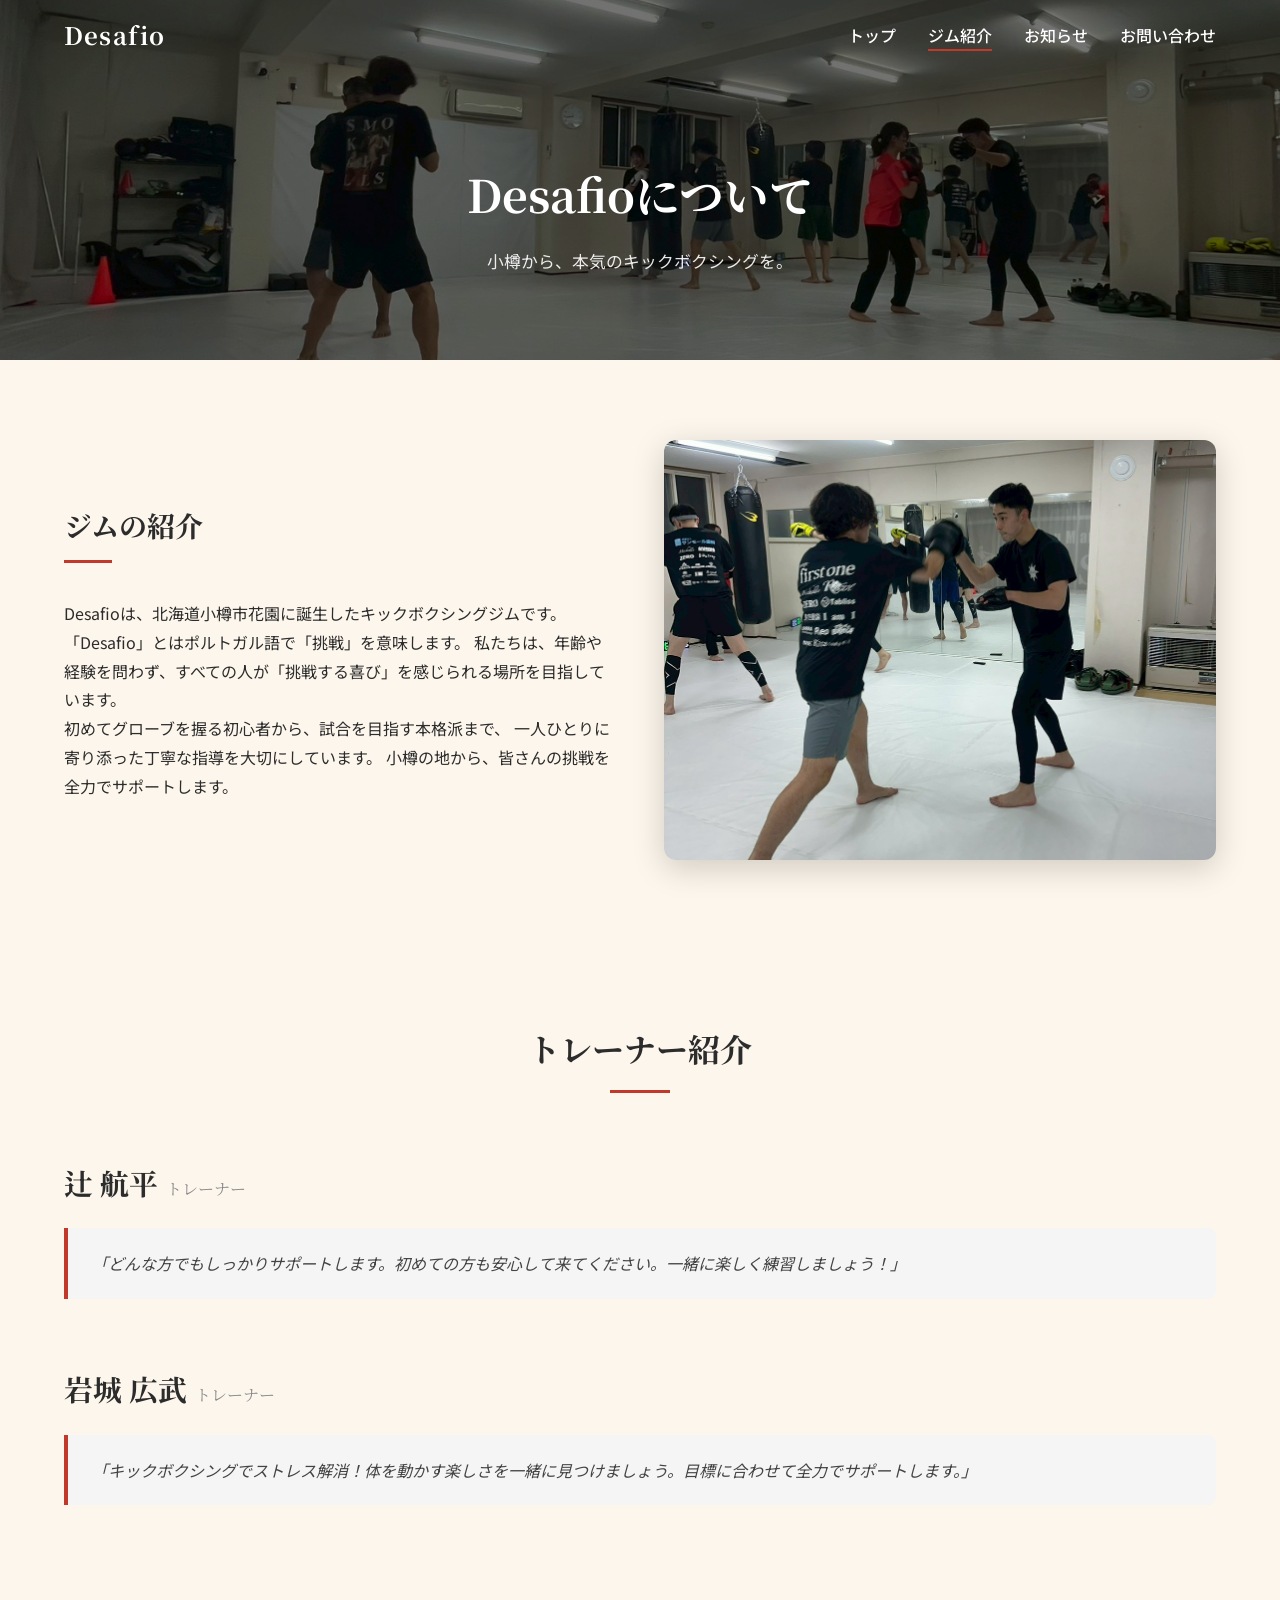
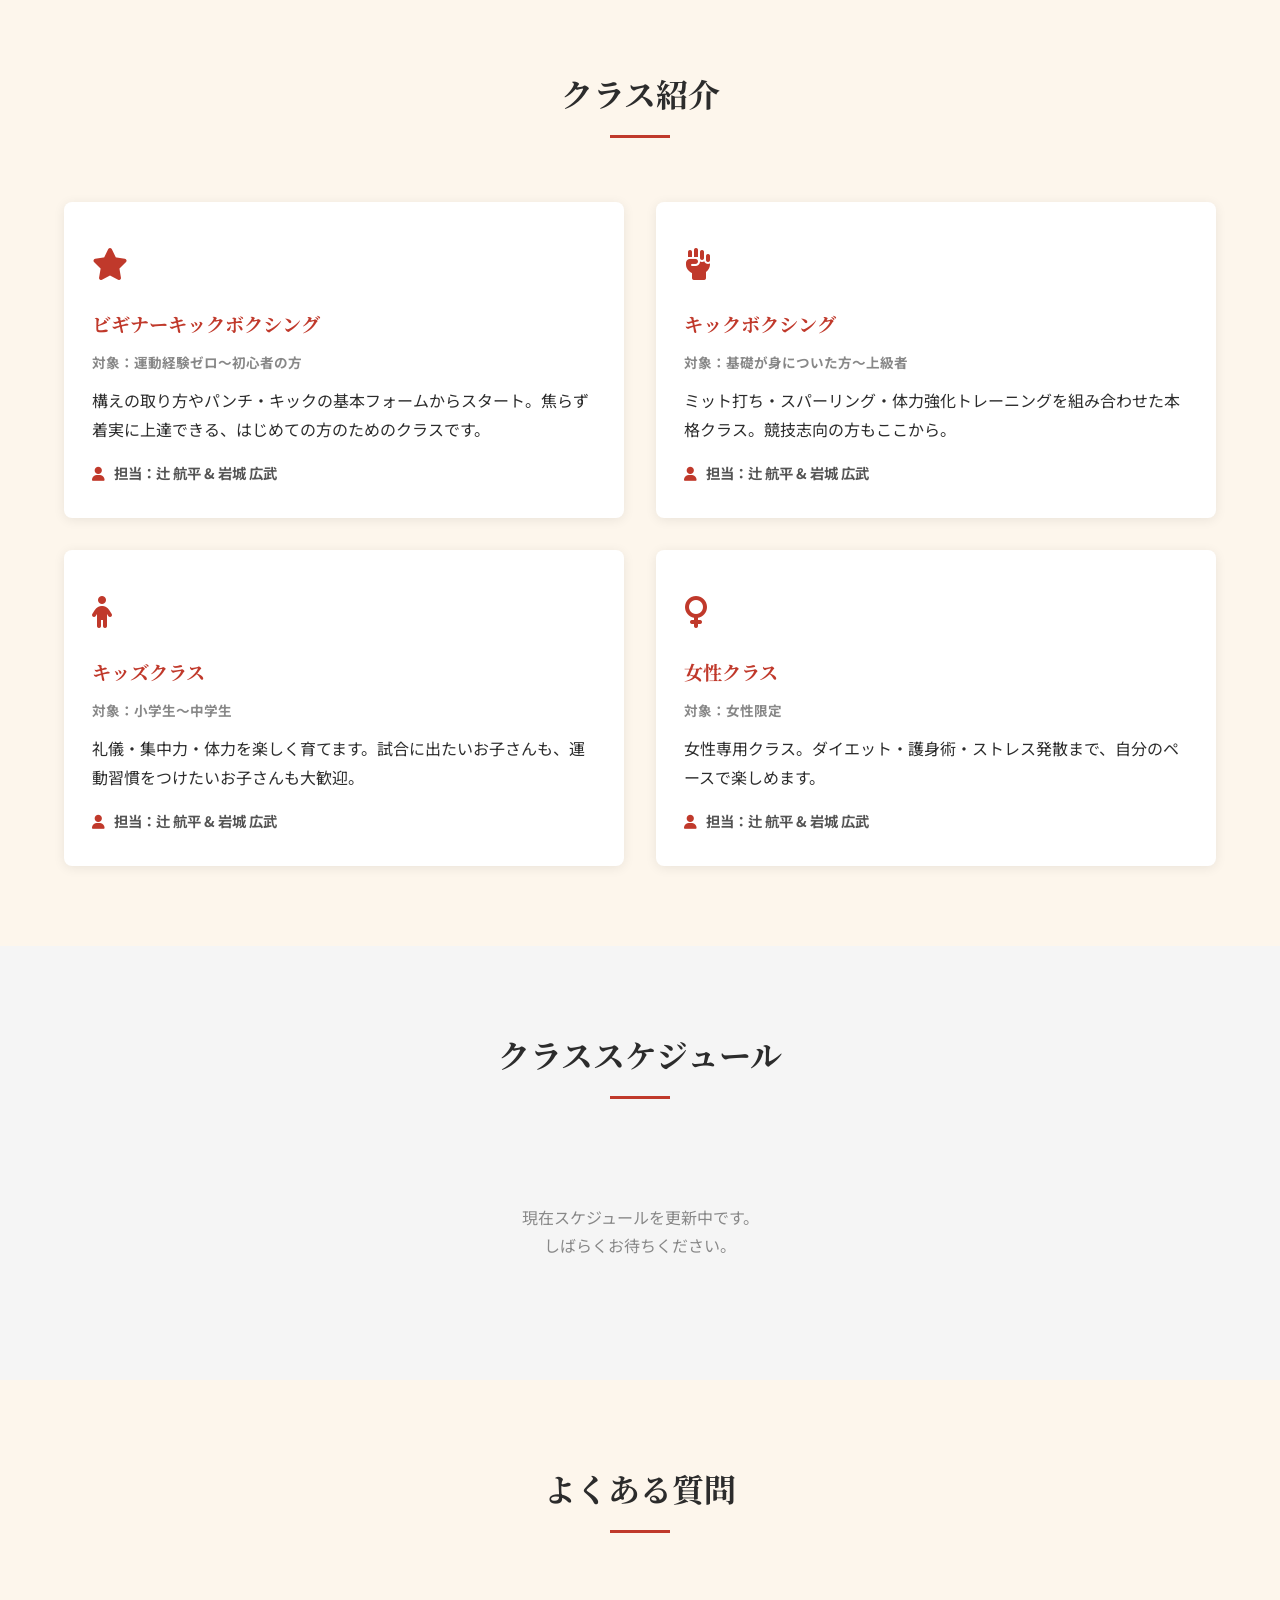
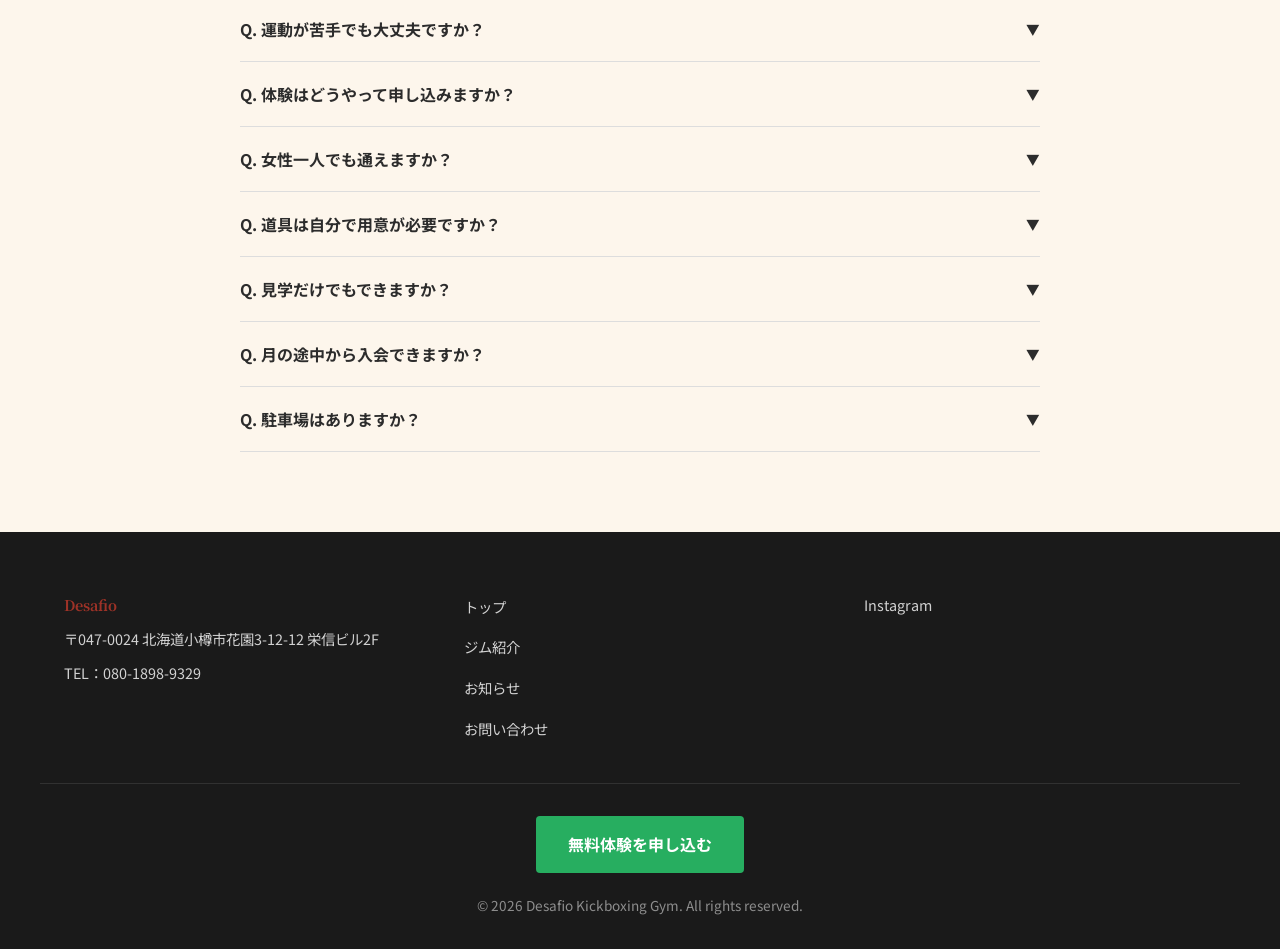
==== about.html @ 5b539820 "スケジュールセクションを「現在更新中」に一時差し替え Co-Authored-By: Claude Sonnet 4.6 <noreply@anthropic.com>" ====
<!DOCTYPE html>
<html lang="ja">
<head>
  <meta charset="UTF-8">
  <meta name="viewport" content="width=device-width, initial-scale=1.0">
  <meta name="description" content="Desafio（デサフィオ）のジム紹介・トレーナー紹介・よくある質問ページです。">
  <!-- OGP設定 -->
  <meta property="og:title" content="ジム紹介 | Desafio Kickboxing Gym">
  <meta property="og:description" content="Desafioのジム紹介・トレーナー紹介・よくある質問。">
  <meta property="og:type" content="website">
  <meta property="og:url" content="https://desafio-otaru-kickboxing.com/about.html"><!-- ← デプロイ後にURLを変更してください -->
  <meta property="og:image" content="https://desafio-otaru-kickboxing.com/images/gym-zenntai1.jpg"><!-- ← デプロイ後にURLを変更してください -->
  <link rel="canonical" href="https://desafio-otaru-kickboxing.com/about.html">
  <link rel="icon" href="https://desafio-otaru-kickboxing.com/images/gym-logo.png" type="image/png">
  <link rel="apple-touch-icon" href="https://desafio-otaru-kickboxing.com/images/gym-logo.png">
  <title>ジム紹介 | Desafio Kickboxing Gym</title>
  <!-- Google Fonts -->
  <link rel="preconnect" href="https://fonts.googleapis.com">
  <link rel="preconnect" href="https://fonts.gstatic.com" crossorigin>
  <link href="https://fonts.googleapis.com/css2?family=Noto+Sans+JP:wght@400;500;700&family=Noto+Serif+JP:wght@400;700&display=swap" rel="stylesheet">
  <!-- Font Awesome（アイコン） -->
  <link rel="stylesheet" href="https://cdnjs.cloudflare.com/ajax/libs/font-awesome/6.5.0/css/all.min.css">
  <!-- 共通CSS -->
  <link rel="stylesheet" href="./css/style.css">
  <link rel="stylesheet" href="./css/pages.css">
</head>
<body>
  <!-- ローディング画面 -->
  <div id="loading">
    <div class="loading-spinner"></div>
  </div>

  <!-- ヘッダー -->
  <header id="header">
    <div class="header-inner">
      <a href="./index.html" class="logo">Desafio</a>
      <nav class="global-nav">
        <ul>
          <li><a href="./index.html">トップ</a></li>
          <li><a href="./about.html" class="active">ジム紹介</a></li>
          <li><a href="./news.html">お知らせ</a></li>
          <li><a href="./contact.html">お問い合わせ</a></li>
        </ul>
      </nav>
      <button class="hamburger" id="hamburger" aria-label="メニューを開く">
        <span></span>
        <span></span>
        <span></span>
      </button>
    </div>
    <nav class="sp-nav" id="sp-nav">
      <ul>
        <li><a href="./index.html">トップ</a></li>
        <li><a href="./about.html">ジム紹介</a></li>
        <li><a href="./news.html">お知らせ</a></li>
        <li><a href="./contact.html">お問い合わせ</a></li>
      </ul>
    </nav>
  </header>

  <main>
    <!-- セクション1：ページヒーロー -->
    <section class="page-hero">
      <div class="hero-bg" style="background-image: url('./images/gym-zenntai1.jpg');"></div>
      <div class="hero-overlay"></div>
      <div class="page-hero-content">
        <h1>Desafioについて</h1>
        <p>小樽から、本気のキックボクシングを。</p>
      </div>
    </section>

    <!-- セクション2：ジムの紹介 -->
    <section class="gym-intro section fade-in-section">
      <div class="container">
        <div class="two-col">
          <div class="two-col-text">
            <h2 class="section-title-left">ジムの紹介</h2>
            <p><!-- ← 創設ストーリー・ジムの理念を後から変更してください -->
              Desafioは、北海道小樽市花園に誕生したキックボクシングジムです。
              「Desafio」とはポルトガル語で「挑戦」を意味します。
              私たちは、年齢や経験を問わず、すべての人が「挑戦する喜び」を感じられる場所を目指しています。
            </p>
            <p><!-- ← ジムの理念・大切にしていることを後から変更してください -->
              初めてグローブを握る初心者から、試合を目指す本格派まで、
              一人ひとりに寄り添った丁寧な指導を大切にしています。
              小樽の地から、皆さんの挑戦を全力でサポートします。
            </p>
          </div>
          <div class="two-col-img">
            <img src="./images/gym-mitt1.jpg" alt="Desafioジム内観" class="img-gym-interior" loading="lazy" width="600" height="420">
          </div>
        </div>
      </div>
    </section>

    <!-- セクション3：トレーナー紹介 -->
    <section class="trainers section fade-in-section">
      <div class="container">
        <h2 class="section-title">トレーナー紹介</h2>
        <div class="trainer-grid">

          <div class="trainer-profile" style="grid-template-columns: 1fr;">
            <div class="trainer-profile-body">
              <h3 class="trainer-profile-name">辻 航平<span>トレーナー</span></h3>
              <p class="trainer-profile-bio">「どんな方でもしっかりサポートします。初めての方も安心して来てください。一緒に楽しく練習しましょう！」</p>
            </div>
          </div>

          <div class="trainer-profile" style="grid-template-columns: 1fr;">
            <div class="trainer-profile-body">
              <h3 class="trainer-profile-name">岩城 広武<span>トレーナー</span></h3>
              <p class="trainer-profile-bio">「キックボクシングでストレス解消！体を動かす楽しさを一緒に見つけましょう。目標に合わせて全力でサポートします。」</p>
            </div>
          </div>

        </div>
      </div>
    </section>

    <!-- セクション：クラス紹介 -->
    <section class="classes section fade-in-section">
      <div class="container">
        <h2 class="section-title">クラス紹介</h2>
        <div class="classes-grid">

          <div class="class-card">
            <div class="class-icon"><i class="fa-solid fa-star"></i></div>
            <h3>ビギナーキックボクシング</h3>
            <p class="class-target">対象：運動経験ゼロ〜初心者の方</p>
            <p>構えの取り方やパンチ・キックの基本フォームからスタート。焦らず着実に上達できる、はじめての方のためのクラスです。</p>
            <p class="class-trainer"><i class="fa-solid fa-user"></i> 担当：辻 航平 &amp; 岩城 広武</p>
          </div>

          <div class="class-card">
            <div class="class-icon"><i class="fa-solid fa-hand-fist"></i></div>
            <h3>キックボクシング</h3>
            <p class="class-target">対象：基礎が身についた方〜上級者</p>
            <p>ミット打ち・スパーリング・体力強化トレーニングを組み合わせた本格クラス。競技志向の方もここから。</p>
            <p class="class-trainer"><i class="fa-solid fa-user"></i> 担当：辻 航平 &amp; 岩城 広武</p>
          </div>

          <div class="class-card">
            <div class="class-icon"><i class="fa-solid fa-child"></i></div>
            <h3>キッズクラス</h3>
            <p class="class-target">対象：小学生〜中学生</p>
            <p>礼儀・集中力・体力を楽しく育てます。試合に出たいお子さんも、運動習慣をつけたいお子さんも大歓迎。</p>
            <p class="class-trainer"><i class="fa-solid fa-user"></i> 担当：辻 航平 &amp; 岩城 広武</p>
          </div>

          <div class="class-card">
            <div class="class-icon"><i class="fa-solid fa-venus"></i></div>
            <h3>女性クラス</h3>
            <p class="class-target">対象：女性限定</p>
            <p>女性専用クラス。ダイエット・護身術・ストレス発散まで、自分のペースで楽しめます。</p>
            <p class="class-trainer"><i class="fa-solid fa-user"></i> 担当：辻 航平 &amp; 岩城 広武</p>
          </div>

        </div>
      </div>
    </section>

    <!-- セクション：クラススケジュール -->
    <section class="schedule section fade-in-section" style="background-color: var(--color-gray);">
      <div class="container">
        <h2 class="section-title">クラススケジュール</h2>
        <p style="text-align:center; color:#888; font-size:1rem; padding: 40px 0;">
          現在スケジュールを更新中です。<br>しばらくお待ちください。
        </p>
      </div>
    </section>

    <!-- セクション4：よくある質問（FAQ） -->
    <section class="faq section fade-in-section" id="faq">
      <div class="container">
        <h2 class="section-title">よくある質問</h2>
        <div class="faq-list">
          <div class="faq-item">
            <button class="faq-question" aria-expanded="false">
              <span>Q. 運動が苦手でも大丈夫ですか？</span>
              <span class="faq-icon">▼</span>
            </button>
            <div class="faq-answer">
              <p>はい、まったく問題ありません。初心者向けのクラスでは基本的な動きから丁寧に指導します。運動経験ゼロの方も多数在籍しています。</p>
            </div>
          </div>
          <div class="faq-item">
            <button class="faq-question" aria-expanded="false">
              <span>Q. 体験はどうやって申し込みますか？</span>
              <span class="faq-icon">▼</span>
            </button>
            <div class="faq-answer">
              <p>お問い合わせページのフォームから「無料体験の申し込み」を選択してお申し込みください。折り返しご連絡いたします。</p>
            </div>
          </div>
          <div class="faq-item">
            <button class="faq-question" aria-expanded="false">
              <span>Q. 女性一人でも通えますか？</span>
              <span class="faq-icon">▼</span>
            </button>
            <div class="faq-answer">
              <p>はい、女性会員も多く在籍しています。女性専用の時間帯も設けており、安心して通えます。<!-- ← 後から変更してください --></p>
            </div>
          </div>
          <div class="faq-item">
            <button class="faq-question" aria-expanded="false">
              <span>Q. 道具は自分で用意が必要ですか？</span>
              <span class="faq-icon">▼</span>
            </button>
            <div class="faq-answer">
              <p>グローブ等の道具はどなたでもご利用いただけます。長期的に通われる場合は、ご自身の道具を揃えることをおすすめします。</p>
            </div>
          </div>
          <div class="faq-item">
            <button class="faq-question" aria-expanded="false">
              <span>Q. 見学だけでもできますか？</span>
              <span class="faq-icon">▼</span>
            </button>
            <div class="faq-answer">
              <p>はい、見学も大歓迎です。事前にお問い合わせフォームまたはお電話でご連絡ください。</p>
            </div>
          </div>
          <div class="faq-item">
            <button class="faq-question" aria-expanded="false">
              <span>Q. 月の途中から入会できますか？</span>
              <span class="faq-icon">▼</span>
            </button>
            <div class="faq-answer">
              <p>はい、随時入会を受け付けています。月途中の入会の場合は日割り計算でのご請求となります。<!-- ← 後から変更してください --></p>
            </div>
          </div>
          <div class="faq-item">
            <button class="faq-question" aria-expanded="false">
              <span>Q. 駐車場はありますか？</span>
              <span class="faq-icon">▼</span>
            </button>
            <div class="faq-answer">
              <p>はい、ジム専用の駐車場を6台分ご用意しています。</p>
            </div>
          </div>
        </div>
      </div>
    </section>
  </main>

  <!-- フッター -->
  <footer class="footer">
    <div class="footer-inner container">
      <div class="footer-info">
        <p class="footer-logo">Desafio</p>
        <p>〒047-0024 北海道小樽市花園3-12-12 栄信ビル2F</p>
        <p>TEL：080-1898-9329</p>
      </div>
      <nav class="footer-nav">
        <ul>
          <li><a href="./index.html">トップ</a></li>
          <li><a href="./about.html">ジム紹介</a></li>
          <li><a href="./news.html">お知らせ</a></li>
          <li><a href="./contact.html">お問い合わせ</a></li>
        </ul>
      </nav>
      <div class="footer-sns">
        <a href="https://www.instagram.com/desafio_otaru_kickboxing/" target="_blank" rel="noopener noreferrer" aria-label="Instagram">
          Instagram
        </a>
      </div>
    </div>
    <div class="footer-bottom container">
      <a href="./contact.html" class="btn btn-cta">無料体験を申し込む</a>
      <p class="copyright">© 2026 Desafio Kickboxing Gym. All rights reserved.</p>
    </div>
  </footer>

  <!-- ページトップへ戻るボタン -->
  <button class="page-top" id="pageTop" aria-label="ページトップへ戻る">▲</button>

  <!-- 共通JavaScript -->
  <script src="./js/main.js"></script>
</body>
</html>
---- css/style.css ----
/* ==========================================
   style.css - 全ページ共通スタイル
   ========================================== */

/* ------------------------------------------
   CSS変数（色・フォントをここで一元管理）
   ここを変更するだけで全ページの色が変わります
   ------------------------------------------ */
:root {
  --color-primary:   #C0392B;  /* メインカラー：情熱の赤 */
  --color-secondary: #E67E22;  /* サブカラー：温かみのあるオレンジ */
  --color-bg:        #FDF6EC;  /* 背景：やわらかいクリーム */
  --color-text:      #2C2C2C;  /* 本文テキスト：ほぼ黒 */
  --color-cta:       #27AE60;  /* CTAボタン（行動を促すボタン）：緑 */
  --color-white:     #FFFFFF;
  --color-gray:      #F5F5F5;
  --color-dark:      #1A1A1A;  /* フッター背景等 */

  --font-serif: 'Noto Serif JP', serif;    /* 見出し用 */
  --font-sans:  'Noto Sans JP', sans-serif; /* 本文用 */

  --max-width: 1200px;
  --header-height: 70px;
}

/* ------------------------------------------
   リセットCSS（ブラウザ差異をなくす）
   ------------------------------------------ */
*, *::before, *::after {
  box-sizing: border-box;
  margin: 0;
  padding: 0;
}

html {
  scroll-behavior: smooth; /* スムーズスクロール */
  font-size: 16px;
}

body {
  font-family: var(--font-sans);
  color: var(--color-text);
  background-color: var(--color-bg);
  line-height: 1.8;
  overflow-x: hidden;
}

img {
  max-width: 100%;
  height: auto;
  display: block;
}

a {
  color: inherit;
  text-decoration: none;
}

ul {
  list-style: none;
}

button {
  cursor: pointer;
  border: none;
  background: none;
  font-family: inherit;
}

/* ------------------------------------------
   共通レイアウト
   ------------------------------------------ */
.container {
  max-width: var(--max-width);
  margin: 0 auto;
  padding: 0 24px;
}

.section {
  padding: 80px 0;
}

/* ------------------------------------------
   共通：セクションタイトル
   ------------------------------------------ */
.section-title {
  font-family: var(--font-serif);
  font-size: 2rem;
  text-align: center;
  margin-bottom: 48px;
  position: relative;
  padding-bottom: 16px;
}

.section-title::after {
  content: '';
  display: block;
  width: 60px;
  height: 3px;
  background: var(--color-primary);
  margin: 12px auto 0;
}

.section-title-left {
  font-family: var(--font-serif);
  font-size: 1.75rem;
  margin-bottom: 24px;
  padding-bottom: 12px;
  position: relative;
}

.section-title-left::after {
  content: '';
  display: block;
  width: 48px;
  height: 3px;
  background: var(--color-primary);
  margin-top: 10px;
}

/* ------------------------------------------
   共通：ボタン
   ------------------------------------------ */
.btn {
  display: inline-block;
  padding: 14px 32px;
  border-radius: 4px;
  font-weight: 700;
  font-size: 1rem;
  text-align: center;
  transition: all 0.3s ease; /* ホバー時の滑らかな変化 */
  cursor: pointer;
}

.btn-primary {
  background: var(--color-primary);
  color: var(--color-white);
}
.btn-primary:hover {
  background: #a93226;
  transform: translateY(-2px);
}

.btn-cta {
  background: var(--color-cta);
  color: var(--color-white);
}
.btn-cta:hover {
  background: #1e8449;
  transform: translateY(-2px);
}

.btn-outline {
  background: transparent;
  color: var(--color-white);
  border: 2px solid var(--color-white);
}
.btn-outline:hover {
  background: var(--color-white);
  color: var(--color-text);
}

.btn-full {
  width: 100%;
  display: block;
}

.btn-sm {
  padding: 10px 20px;
  font-size: 0.9rem;
}

/* ------------------------------------------
   共通：リンク「続きを読む →」スタイル
   ------------------------------------------ */
.link-more {
  color: var(--color-primary);
  font-weight: 700;
  transition: opacity 0.3s;
}
.link-more:hover {
  opacity: 0.7;
}

/* ------------------------------------------
   共通：カード（3列グリッド）
   ------------------------------------------ */
.cards-3 {
  display: grid;
  grid-template-columns: repeat(3, 1fr);
  gap: 32px;
}

.card {
  background: var(--color-white);
  border-radius: 8px;
  padding: 32px 24px;
  text-align: center;
  box-shadow: 0 2px 12px rgba(0,0,0,0.08);
}

.card-hover {
  transition: transform 0.3s, box-shadow 0.3s;
}
.card-hover:hover {
  transform: translateY(-6px);
  box-shadow: 0 8px 24px rgba(0,0,0,0.15); /* ホバーで浮き上がり */
}

.card-icon {
  font-size: 2.5rem;
  margin-bottom: 16px;
}

.card h3 {
  font-family: var(--font-serif);
  font-size: 1.2rem;
  margin-bottom: 12px;
  color: var(--color-primary);
}

/* ------------------------------------------
   ローディング画面
   ------------------------------------------ */
#loading {
  position: fixed;
  top: 0;
  left: 0;
  width: 100%;
  height: 100%;
  background: var(--color-bg);
  display: flex;
  justify-content: center;
  align-items: center;
  z-index: 9999;
  transition: opacity 0.5s ease;
}

#loading.hidden {
  opacity: 0;
  pointer-events: none;
}

.loading-spinner {
  width: 48px;
  height: 48px;
  border: 4px solid var(--color-gray);
  border-top-color: var(--color-primary);
  border-radius: 50%;
  animation: spin 0.8s linear infinite;
}

@keyframes spin {
  to { transform: rotate(360deg); }
}

/* ------------------------------------------
   ヘッダー
   ------------------------------------------ */
#header {
  position: fixed;
  top: 0;
  left: 0;
  width: 100%;
  height: var(--header-height);
  z-index: 1000;
  transition: background 0.3s, box-shadow 0.3s;
  /* ページ最上部では背景透明 */
  background: transparent;
}

#header.scrolled {
  /* スクロールすると白背景＋影 */
  background: var(--color-white);
  box-shadow: 0 2px 12px rgba(0,0,0,0.1);
}

.header-inner {
  max-width: var(--max-width);
  margin: 0 auto;
  padding: 0 24px;
  height: 100%;
  display: flex;
  align-items: center;
  justify-content: space-between;
}

/* ロゴ */
.logo {
  font-family: var(--font-serif);
  font-size: 1.5rem;
  font-weight: 700;
  color: var(--color-white); /* 透明時は白 */
  transition: color 0.3s;
  letter-spacing: 0.05em;
}

#header.scrolled .logo {
  color: var(--color-primary); /* スクロール後は赤 */
}

/* グローバルナビ */
.global-nav ul {
  display: flex;
  gap: 32px;
}

.global-nav a {
  font-weight: 500;
  color: var(--color-white); /* 透明時は白 */
  transition: color 0.3s;
  position: relative;
  padding-bottom: 4px;
}

#header.scrolled .global-nav a {
  color: var(--color-text); /* スクロール後はダーク */
}

.global-nav a::after {
  content: '';
  position: absolute;
  bottom: 0;
  left: 0;
  width: 0;
  height: 2px;
  background: var(--color-primary);
  transition: width 0.3s;
}

.global-nav a:hover::after,
.global-nav a.active::after {
  width: 100%; /* アクティブ・ホバーで下線表示 */
}

/* ハンバーガーメニュー（スマホ用） */
.hamburger {
  display: none;
  flex-direction: column;
  gap: 5px;
  padding: 4px;
}

.hamburger span {
  display: block;
  width: 24px;
  height: 2px;
  background: var(--color-white);
  transition: all 0.3s;
}

#header.scrolled .hamburger span {
  background: var(--color-text);
}

.hamburger.open span:nth-child(1) {
  transform: translateY(7px) rotate(45deg);
}
.hamburger.open span:nth-child(2) {
  opacity: 0;
}
.hamburger.open span:nth-child(3) {
  transform: translateY(-7px) rotate(-45deg);
}

/* スマホ用ナビ */
.sp-nav {
  position: fixed;
  top: var(--header-height);
  left: 0;
  width: 100%;
  background: var(--color-white);
  max-height: 0;
  overflow: hidden;
  transition: max-height 0.4s ease;
  z-index: 999;
}

.sp-nav.open {
  max-height: 300px;
}

.sp-nav ul {
  padding: 16px 0;
}

.sp-nav li a {
  display: block;
  padding: 14px 24px;
  color: var(--color-text);
  font-weight: 500;
  border-bottom: 1px solid var(--color-gray);
}

/* ------------------------------------------
   ヒーローセクション（index.html）
   ------------------------------------------ */
.hero {
  position: relative;
  height: 100vh;
  min-height: 600px;
  display: flex;
  align-items: center;
  justify-content: center;
  text-align: center;
  overflow: hidden;
}

.hero-bg {
  position: absolute;
  top: 0;
  left: 0;
  width: 100%;
  height: 100%;
  background-size: cover;
  background-position: center;
  background-color: var(--color-dark);
  filter: saturate(1.4);
}

.hero-overlay {
  position: absolute;
  top: 0;
  left: 0;
  width: 100%;
  height: 100%;
  background: rgba(0, 0, 0, 0.52);
}

.hero-content {
  position: relative;
  z-index: 1;
  color: var(--color-white);
  padding: 0 24px;
}

.hero-catch {
  font-family: var(--font-serif);
  font-size: clamp(2rem, 5vw, 3.5rem); /* 画面幅に応じてフォントサイズが変わる */
  margin-bottom: 24px;
  text-shadow: 0 2px 8px rgba(0,0,0,0.4);
}

.hero-sub {
  font-size: clamp(1rem, 2vw, 1.3rem);
  margin-bottom: 40px;
  opacity: 0.9;
}

.hero-buttons {
  display: flex;
  gap: 16px;
  justify-content: center;
  flex-wrap: wrap;
}

/* ヒーローのフェードインアニメーション */
.fade-in-up {
  opacity: 0;
  transform: translateY(30px);
  animation: fadeInUp 0.8s ease forwards;
}

.delay-1 { animation-delay: 0.4s; }
.delay-2 { animation-delay: 0.8s; }

@keyframes fadeInUp {
  to {
    opacity: 1;
    transform: translateY(0);
  }
}

/* ------------------------------------------
   スクロールアニメーション
   ------------------------------------------ */
.fade-in-section {
  opacity: 0;
  transform: translateY(40px);
  transition: opacity 0.8s ease, transform 0.8s ease;
}

.fade-in-section.visible {
  opacity: 1;
  transform: translateY(0);
}

/* ------------------------------------------
   料金プランテーブル（コンパクト・トグル式）
   ------------------------------------------ */
.pricing-table {
  max-width: 680px;
  margin: 0 auto 40px;
  border: 1px solid #ddd;
  border-radius: 8px;
  overflow: hidden;
  box-shadow: 0 2px 12px rgba(0,0,0,0.08);
}

.pricing-row {
  border-bottom: 1px solid #ddd;
}
.pricing-row:last-child {
  border-bottom: none;
}

.pricing-row-header {
  display: flex;
  align-items: center;
  padding: 18px 24px;
  background: var(--color-white);
  gap: 16px;
}
.pricing-row:nth-child(even) .pricing-row-header {
  background: #fdfaf5;
}

.pricing-plan-name {
  font-family: var(--font-serif);
  font-size: 1.05rem;
  font-weight: 700;
  flex: 1;
}

.pricing-amount {
  font-size: 1.4rem;
  font-weight: 700;
  color: var(--color-primary);
  white-space: nowrap;
}
.pricing-amount small {
  font-size: 0.75rem;
  font-weight: 400;
  color: #777;
  margin-left: 2px;
}

.pricing-detail-btn {
  padding: 6px 14px;
  border: 1px solid #ddd;
  border-radius: 20px;
  font-size: 0.85rem;
  color: #555;
  background: var(--color-gray);
  white-space: nowrap;
  transition: all 0.3s;
  flex-shrink: 0;
}
.pricing-detail-btn:hover {
  background: var(--color-primary);
  color: var(--color-white);
  border-color: var(--color-primary);
}

.pricing-arrow {
  display: inline-block;
  transition: transform 0.3s;
  font-style: normal;
}
.pricing-detail-btn[aria-expanded="true"] .pricing-arrow {
  transform: rotate(180deg);
}

.pricing-detail-body {
  max-height: 0;
  overflow: hidden;
  transition: max-height 0.4s ease;
  background: var(--color-gray);
}

.pricing-detail-list {
  padding: 12px 24px 16px;
}
.pricing-detail-list li {
  padding: 5px 0;
  border-bottom: 1px solid #e8e8e8;
  font-size: 0.9rem;
}
.pricing-detail-list li:last-child {
  border-bottom: none;
}
.pricing-detail-list li::before {
  content: '✓ ';
  color: var(--color-cta);
  font-weight: 700;
}

/* 各プランのお申し込みボタン */
.pricing-plan-cta {
  margin-top: 16px;
  margin-bottom: 20px;
  text-align: center;
}

/* ------------------------------------------
   アクセスセクション
   ------------------------------------------ */
.access-inner {
  display: grid;
  grid-template-columns: 1fr 1.5fr;
  gap: 48px;
  align-items: start;
}

.access-info p {
  margin-bottom: 20px;
  line-height: 1.9;
}

.access-map iframe {
  border-radius: 8px;
}

/* ------------------------------------------
   お知らせプレビュー（index.html）
   ------------------------------------------ */
.news-list {
  display: flex;
  flex-direction: column;
  gap: 24px;
  margin-bottom: 32px;
}

.news-item {
  display: flex;
  align-items: baseline;
  gap: 16px;
  padding-bottom: 24px;
  border-bottom: 1px solid var(--color-gray);
}

.news-date {
  font-size: 0.9rem;
  color: #777;
  white-space: nowrap;
}

.news-badge {
  font-size: 0.75rem;
  font-weight: 700;
  padding: 3px 12px;
  border-radius: 20px;
  white-space: nowrap;
}

.badge-event  { background: #3498db; color: #fff; }
.badge-result { background: var(--color-primary); color: #fff; }
.badge-info   { background: #777; color: #fff; }

.news-title {
  font-size: 1rem;
  font-weight: 700;
}

.news-excerpt {
  font-size: 0.9rem;
  color: #555;
  display: none; /* プレビューでは非表示 */
}

.news-more { text-align: right; }

/* ------------------------------------------
   フッター
   ------------------------------------------ */
.footer {
  background: var(--color-dark);
  color: var(--color-white);
  padding-top: 60px;
}

.footer-inner {
  display: grid;
  grid-template-columns: 1fr 1fr 1fr;
  gap: 48px;
  padding-bottom: 40px;
  border-bottom: 1px solid rgba(255,255,255,0.1);
}

.footer-logo {
  font-family: var(--font-serif);
  font-size: 1.5rem;
  font-weight: 700;
  color: var(--color-primary);
  margin-bottom: 12px;
}

.footer-info p {
  font-size: 0.9rem;
  margin-bottom: 8px;
  opacity: 0.8;
}

.footer-nav ul {
  display: flex;
  flex-direction: column;
  gap: 12px;
}

.footer-nav a {
  font-size: 0.9rem;
  opacity: 0.8;
  transition: opacity 0.3s;
}
.footer-nav a:hover { opacity: 1; }

.footer-sns {
  display: flex;
  flex-direction: column;
  gap: 12px;
}

.footer-sns a {
  font-size: 0.9rem;
  opacity: 0.8;
  transition: opacity 0.3s;
}
.footer-sns a:hover { opacity: 1; }

.footer-bottom {
  padding: 32px 24px;
  display: flex;
  flex-direction: column;
  align-items: center;
  gap: 20px;
  text-align: center;
}

.copyright {
  font-size: 0.85rem;
  opacity: 0.5;
}

/* ------------------------------------------
   ページトップへ戻るボタン
   ------------------------------------------ */
.page-top {
  position: fixed;
  bottom: 32px;
  right: 32px;
  width: 48px;
  height: 48px;
  background: var(--color-primary);
  color: var(--color-white);
  border-radius: 50%;
  font-size: 0.9rem;
  display: flex;
  align-items: center;
  justify-content: center;
  opacity: 0;
  pointer-events: none;
  transition: opacity 0.3s, transform 0.3s;
  z-index: 100;
  box-shadow: 0 2px 12px rgba(0,0,0,0.2);
}

.page-top.visible {
  opacity: 1;
  pointer-events: auto;
}

.page-top:hover {
  transform: translateY(-4px);
}

/* ------------------------------------------
   共通：2カラムレイアウト
   ------------------------------------------ */
.two-col {
  display: grid;
  grid-template-columns: 1fr 1fr;
  gap: 48px;
  align-items: center;
}

.two-col-img img {
  width: 100%;
  height: 420px;
  object-fit: cover;
  object-position: center;
  border-radius: 12px;
  box-shadow: 0 8px 32px rgba(0, 0, 0, 0.18);
  display: block;
}

/* ------------------------------------------
   レスポンシブ対応（タブレット：768px〜1023px）
   ------------------------------------------ */
@media (max-width: 1023px) {
  .footer-inner {
    grid-template-columns: 1fr 1fr;
  }
}

/* ------------------------------------------
   レスポンシブ対応（スマートフォン：〜767px）
   ------------------------------------------ */
@media (max-width: 767px) {
  /* ヘッダー */
  .global-nav { display: none; } /* PC用ナビを非表示 */
  .hamburger { display: flex; } /* ハンバーガーを表示 */

  /* ヒーロー */
  .hero-buttons {
    flex-direction: column;
    align-items: center;
  }

  /* カード（スマホでも3列維持・余白を縮小） */
  .cards-3 {
    gap: 10px;
  }
  .card {
    padding: 16px 10px;
  }
  .card-icon {
    font-size: 1.5rem;
    margin-bottom: 8px;
  }
  .card h3 {
    font-size: 0.9rem;
  }
  .card p {
    font-size: 0.8rem;
  }

  /* アクセス */
  .access-inner {
    grid-template-columns: 1fr;
  }

  /* 2カラム */
  .two-col {
    grid-template-columns: 1fr;
  }

  /* フッター */
  .footer-inner {
    grid-template-columns: 1fr;
    gap: 32px;
  }

  /* セクション余白 */
  .section { padding: 60px 0; }
  .section-title { font-size: 1.5rem; }

  /* お知らせ */
  .news-item {
    flex-wrap: wrap;
  }
}

/* ------------------------------------------
   プライバシーポリシーモーダル
   ------------------------------------------ */
.modal-overlay {
  display: none;
  position: fixed;
  inset: 0;
  background: rgba(0, 0, 0, 0.6);
  z-index: 1000;
  justify-content: center;
  align-items: center;
  padding: 16px;
}
.modal-overlay.open {
  display: flex;
}
.modal-content {
  background: #fff;
  border-radius: 12px;
  max-width: 640px;
  width: 100%;
  max-height: 80vh;
  display: flex;
  flex-direction: column;
  overflow: hidden;
  box-shadow: 0 16px 48px rgba(0,0,0,0.25);
}
.modal-header {
  display: flex;
  justify-content: space-between;
  align-items: center;
  padding: 20px 24px;
  border-bottom: 1px solid #eee;
  flex-shrink: 0;
}
.modal-header h2 {
  font-size: 1.1rem;
  font-weight: 700;
  margin: 0;
}
.modal-close {
  background: none;
  border: none;
  font-size: 1.2rem;
  cursor: pointer;
  color: #888;
  padding: 4px 8px;
  line-height: 1;
}
.modal-close:hover { color: #333; }
.modal-body {
  overflow-y: auto;
  padding: 24px;
  font-size: 0.9rem;
  line-height: 1.8;
  color: var(--color-text);
}
.modal-body h3 {
  font-size: 0.95rem;
  font-weight: 700;
  margin: 20px 0 8px;
  color: var(--color-primary);
}
.modal-body h3:first-of-type { margin-top: 12px; }
.modal-body ul {
  padding-left: 1.4em;
  margin: 4px 0 8px;
}
.modal-body ul li { margin-bottom: 4px; }
.modal-updated {
  margin-top: 24px;
  font-size: 0.8rem;
  color: #999;
}
.modal-footer {
  padding: 16px 24px;
  border-top: 1px solid #eee;
  text-align: center;
  flex-shrink: 0;
}
.privacy-link {
  background: none;
  border: none;
  padding: 0;
  color: var(--color-primary);
  text-decoration: underline;
  cursor: pointer;
  font-size: inherit;
  font-family: inherit;
}
---- css/pages.css ----
/* ==========================================
   pages.css - 各ページ固有のスタイル
   ========================================== */

/* ------------------------------------------
   ページヒーロー（about.html / contact.html）
   ------------------------------------------ */
.page-hero {
  position: relative;
  height: 40vh;
  min-height: 280px;
  display: flex;
  align-items: center;
  justify-content: center;
  text-align: center;
  padding-top: var(--header-height);
}

/* 背景画像ありのヒーロー（about.html） */
.page-hero .hero-bg {
  position: absolute;
  top: 0;
  left: 0;
  width: 100%;
  height: 100%;
  background-size: cover;
  background-position: center;
  background-color: var(--color-dark);
}

.page-hero .hero-overlay {
  position: absolute;
  top: 0;
  left: 0;
  width: 100%;
  height: 100%;
  background: rgba(0, 0, 0, 0.55);
}

.page-hero-content {
  position: relative;
  z-index: 1;
  color: var(--color-white);
  padding: 0 24px;
}

.page-hero-content h1 {
  font-family: var(--font-serif);
  font-size: clamp(1.8rem, 4vw, 2.8rem);
  margin-bottom: 12px;
}

.page-hero-content p {
  font-size: 1.05rem;
  opacity: 0.9;
}

/* グラデーションヒーロー（contact.html） */
.page-hero--gradient {
  background: linear-gradient(135deg, var(--color-primary), var(--color-secondary));
}

/* シンプルヒーロー（news.html） */
.page-hero--simple {
  background: var(--color-dark);
  height: 200px;
  min-height: 200px;
}

/* ------------------------------------------
   FAQアコーディオン（about.html）
   ------------------------------------------ */
.faq-list {
  max-width: 800px;
  margin: 0 auto;
}

.faq-item {
  border-bottom: 1px solid #ddd;
}

.faq-question {
  width: 100%;
  display: flex;
  justify-content: space-between;
  align-items: center;
  padding: 20px 0;
  font-size: 1rem;
  font-weight: 700;
  color: var(--color-text);
  text-align: left;
  gap: 12px;
  transition: color 0.3s;
}

.faq-question:hover {
  color: var(--color-primary);
}

.faq-icon {
  font-size: 0.85rem;
  transition: transform 0.3s;
  flex-shrink: 0;
}

.faq-question[aria-expanded="true"] .faq-icon {
  transform: rotate(180deg); /* 開いているとき▲ */
}

.faq-answer {
  max-height: 0; /* CSSのmax-heightで開閉アニメーション */
  overflow: hidden;
  transition: max-height 0.4s ease;
}

.faq-answer p {
  padding: 0 0 20px;
  color: #555;
  line-height: 1.9;
}

/* ------------------------------------------
   お知らせ一覧（news.html）
   ------------------------------------------ */
.news-layout {
  display: grid;
  grid-template-columns: 1fr 300px;
  gap: 48px;
}

/* カテゴリー絞り込みボタン */
.filter-buttons {
  display: flex;
  gap: 12px;
  flex-wrap: wrap;
  margin-bottom: 32px;
}

.filter-btn {
  padding: 8px 20px;
  border: 2px solid #ddd;
  border-radius: 20px;
  font-size: 0.9rem;
  font-weight: 700;
  color: var(--color-text);
  background: var(--color-white);
  transition: all 0.3s;
}

.filter-btn:hover,
.filter-btn.active {
  background: var(--color-primary);
  border-color: var(--color-primary);
  color: var(--color-white);
}

/* 記事カード */
.news-articles {
  display: flex;
  flex-direction: column;
  gap: 32px;
}

.news-article {
  display: grid;
  grid-template-columns: 240px 1fr;
  gap: 24px;
  background: var(--color-white);
  border-radius: 8px;
  overflow: hidden;
  box-shadow: 0 2px 12px rgba(0,0,0,0.07);
  transition: transform 0.3s, box-shadow 0.3s;
}

.news-article:hover {
  transform: translateY(-4px);
  box-shadow: 0 8px 24px rgba(0,0,0,0.12);
}

.news-article-img {
  width: 100%;
  height: 180px;
  object-fit: cover;
}

.news-article-body {
  padding: 20px 20px 20px 0;
}

.news-meta {
  display: flex;
  align-items: center;
  gap: 12px;
  margin-bottom: 12px;
}

.news-article-title {
  font-family: var(--font-serif);
  font-size: 1.1rem;
  margin-bottom: 10px;
}

.news-article-excerpt {
  font-size: 0.9rem;
  color: #555;
  margin-bottom: 16px;
  line-height: 1.8;
}

/* 非表示クラス（カテゴリーフィルター用） */
.news-article.hidden {
  display: none;
}

/* サイドバー */
.sidebar-widget {
  background: var(--color-white);
  border-radius: 8px;
  padding: 24px;
  margin-bottom: 24px;
  box-shadow: 0 2px 12px rgba(0,0,0,0.07);
}

.sidebar-title {
  font-family: var(--font-serif);
  font-size: 1.1rem;
  margin-bottom: 16px;
  padding-bottom: 10px;
  border-bottom: 2px solid var(--color-primary);
}

.sidebar-category-list li {
  padding: 8px 0;
  border-bottom: 1px solid var(--color-gray);
}

.sidebar-category-list a {
  color: var(--color-text);
  transition: color 0.3s;
}
.sidebar-category-list a:hover {
  color: var(--color-primary);
}

.sidebar-recent-list li {
  padding: 8px 0;
  border-bottom: 1px solid var(--color-gray);
}

.sidebar-recent-list a {
  display: block;
  font-size: 0.9rem;
  color: var(--color-text);
  margin-bottom: 4px;
  transition: color 0.3s;
}
.sidebar-recent-list a:hover {
  color: var(--color-primary);
}

.sidebar-recent-list time {
  font-size: 0.8rem;
  color: #777;
}

/* ------------------------------------------
   お問い合わせフォーム（contact.html）
   ------------------------------------------ */
.contact-layout {
  display: grid;
  grid-template-columns: 1fr 320px;
  gap: 48px;
}

.form-group {
  margin-bottom: 24px;
}

.form-group label {
  display: block;
  font-weight: 700;
  margin-bottom: 8px;
  font-size: 0.95rem;
}

.required {
  background: var(--color-primary);
  color: var(--color-white);
  font-size: 0.7rem;
  padding: 2px 8px;
  border-radius: 3px;
  margin-left: 8px;
}

.optional {
  background: #aaa;
  color: var(--color-white);
  font-size: 0.7rem;
  padding: 2px 8px;
  border-radius: 3px;
  margin-left: 8px;
}

.form-group input[type="text"],
.form-group input[type="email"],
.form-group input[type="tel"],
.form-group select,
.form-group textarea {
  width: 100%;
  padding: 12px 16px;
  border: 2px solid #ddd;
  border-radius: 4px;
  font-size: 1rem;
  font-family: var(--font-sans);
  background: var(--color-white);
  transition: border-color 0.3s;
}

.form-group input:focus,
.form-group select:focus,
.form-group textarea:focus {
  outline: none;
  border-color: var(--color-primary);
}

.form-group--checkbox {
  display: flex;
  flex-direction: column;
  gap: 8px;
}

.checkbox-label {
  display: flex;
  align-items: center;
  gap: 10px;
  cursor: pointer;
  font-weight: 400 !important;
}

.checkbox-label input[type="checkbox"] {
  width: 18px;
  height: 18px;
  cursor: pointer;
  accent-color: var(--color-primary);
}

.error-msg {
  color: var(--color-primary);
  font-size: 0.85rem;
  margin-top: 6px;
  min-height: 20px;
}

/* 送信完了メッセージ */
.form-success {
  background: #d5f5e3;
  color: #1e8449;
  border: 2px solid #27ae60;
  border-radius: 8px;
  padding: 20px 24px;
  margin-bottom: 24px;
  font-weight: 700;
  animation: fadeInUp 0.5s ease;
}

/* コンタクトサイドバー */
.contact-sidebar .sidebar-widget {
  margin-bottom: 20px;
}

.sidebar-info-list li {
  padding: 10px 0;
  border-bottom: 1px solid var(--color-gray);
  display: grid;
  grid-template-columns: 80px 1fr;
  gap: 8px;
  font-size: 0.9rem;
}

.sidebar-info-list strong {
  color: var(--color-primary);
}

.sidebar-sns {
  display: flex;
  flex-direction: column;
  gap: 10px;
}

.sidebar-sns .btn-outline {
  color: var(--color-text);
  border-color: #ddd;
}
.sidebar-sns .btn-outline:hover {
  background: var(--color-primary);
  border-color: var(--color-primary);
  color: var(--color-white);
}

/* ------------------------------------------
   レスポンシブ（news.html / contact.html）
   ------------------------------------------ */
@media (max-width: 1023px) {
  .news-layout {
    grid-template-columns: 1fr;
  }

  .news-article {
    grid-template-columns: 180px 1fr;
  }

  .contact-layout {
    grid-template-columns: 1fr;
  }
}

@media (max-width: 767px) {
  .news-article {
    grid-template-columns: 1fr;
  }

  .news-article-body {
    padding: 16px;
  }

  .news-article-img {
    height: 200px;
  }
}

/* ------------------------------------------
   クラス紹介（about.html）
   ------------------------------------------ */
.classes-grid {
  display: grid;
  grid-template-columns: repeat(2, 1fr);
  gap: 32px;
}

.class-card {
  background: var(--color-white);
  border-radius: 8px;
  padding: 32px 28px;
  box-shadow: 0 2px 12px rgba(0,0,0,0.08);
  transition: transform 0.3s, box-shadow 0.3s;
}

.class-card:hover {
  transform: translateY(-4px);
  box-shadow: 0 8px 24px rgba(0,0,0,0.12);
}

.class-icon {
  font-size: 2rem;
  color: var(--color-primary);
  margin-bottom: 16px;
}

.class-card h3 {
  font-family: var(--font-serif);
  font-size: 1.2rem;
  margin-bottom: 8px;
  color: var(--color-primary);
}

.class-target {
  font-size: 0.85rem;
  color: #888;
  margin-bottom: 12px;
  font-weight: 700;
}

.class-trainer {
  margin-top: 16px;
  font-size: 0.9rem;
  color: #555;
  font-weight: 700;
}

.class-trainer i {
  color: var(--color-primary);
  margin-right: 6px;
}

/* ------------------------------------------
   クラススケジュール（about.html）
   ------------------------------------------ */
/* 曜日タブ（スマホのみ表示） */
.schedule-day-selector {
  display: none; /* PC/タブレットでは非表示 */
  justify-content: center;
  gap: 8px;
  flex-wrap: wrap;
  margin-bottom: 16px;
}

.day-btn {
  width: 44px;
  height: 44px;
  border-radius: 50%;
  border: 2px solid #ddd;
  background: var(--color-white);
  font-weight: 700;
  font-size: 0.95rem;
  color: var(--color-text);
  transition: all 0.2s;
}

.day-btn:hover,
.day-btn.active {
  background: var(--color-primary);
  border-color: var(--color-primary);
  color: var(--color-white);
}

.schedule-day-view {
  display: none; /* PC/タブレットでは非表示 */
  flex-direction: column;
  gap: 10px;
  margin-bottom: 16px;
}

.schedule-day-item {
  display: flex;
  align-items: center;
  gap: 16px;
  padding: 14px 16px;
  border-radius: 8px;
  font-weight: 700;
}

.schedule-day-time {
  font-size: 0.85rem;
  white-space: nowrap;
  opacity: 0.8;
}

.schedule-day-name {
  font-size: 1rem;
}

.no-class {
  text-align: center;
  color: #999;
  padding: 20px;
}

@media (max-width: 767px) {
  .schedule-day-selector {
    display: flex; /* スマホで表示 */
  }
  .schedule-day-view {
    display: flex; /* スマホで表示 */
  }
  .schedule-table-wrap {
    display: none; /* スマホではテーブルを非表示 */
  }
  .schedule-legend {
    display: none; /* スマホでは凡例も非表示 */
  }
}

.schedule-note {
  text-align: center;
  color: #777;
  font-size: 0.9rem;
  margin-bottom: 32px;
}

.schedule-table-wrap {
  overflow-x: auto; /* スマホでも横スクロールで見られる */
  margin-bottom: 24px;
}

.schedule-table {
  width: 100%;
  border-collapse: collapse;
  min-width: 600px;
  font-size: 0.9rem;
}

.schedule-table th,
.schedule-table td {
  border: 1px solid #ddd;
  padding: 14px 8px;
  text-align: center;
  vertical-align: middle;
  line-height: 1.5;
}

.schedule-table thead th {
  background: var(--color-dark);
  color: var(--color-white);
  font-weight: 700;
}

.schedule-table .time-col {
  background: var(--color-gray);
  font-weight: 700;
  font-size: 0.85rem;
  white-space: nowrap;
}

.class-beginner { background: #fef9e7; color: #7d6608; font-weight: 700; }
.class-kick     { background: #fdedec; color: var(--color-primary); font-weight: 700; }
.class-women    { background: #fdf2f8; color: #8e44ad; font-weight: 700; }
.class-open     { background: #eafaf1; color: #1e8449; font-weight: 700; }

.schedule-legend {
  display: flex;
  gap: 16px;
  flex-wrap: wrap;
  justify-content: center;
  margin-top: 16px;
}

.legend-item {
  padding: 6px 16px;
  border-radius: 20px;
  font-size: 0.85rem;
  font-weight: 700;
}

.legend-beginner { background: #fef9e7; color: #7d6608; }
.legend-kick     { background: #fdedec; color: var(--color-primary); }
.legend-women    { background: #fdf2f8; color: #8e44ad; }
.legend-open     { background: #eafaf1; color: #1e8449; }

/* ------------------------------------------
   トレーナープロフィール（about.html リデザイン）
   ------------------------------------------ */
.trainer-grid {
  display: flex;
  flex-direction: column;
  gap: 64px;
}

.trainer-profile {
  display: grid;
  grid-template-columns: 200px 1fr;
  gap: 40px;
  align-items: center;
}

.trainer-profile--reverse {
  grid-template-columns: 1fr 200px;
}

.trainer-profile--reverse .trainer-profile-img-wrap {
  order: 2;
}

.trainer-profile--reverse .trainer-profile-body {
  order: 1;
}

.trainer-profile-img-wrap {
  position: relative;
}

.trainer-profile-img {
  width: 100%;
  aspect-ratio: 1;
  object-fit: cover;
  border-radius: 8px;
  box-shadow: 0 8px 32px rgba(0,0,0,0.15);
}

.trainer-profile-name {
  font-family: var(--font-serif);
  font-size: 1.8rem;
  margin-bottom: 16px;
  color: var(--color-text);
}

.trainer-profile-name span {
  font-size: 1rem;
  font-weight: 400;
  color: #888;
  margin-left: 8px;
}

.trainer-profile-license,
.trainer-profile-class {
  font-size: 0.95rem;
  color: #555;
  margin-bottom: 8px;
}

.trainer-profile-license i,
.trainer-profile-class i {
  color: var(--color-primary);
  margin-right: 8px;
  width: 16px;
}

.trainer-profile-bio {
  margin-top: 20px;
  padding: 20px 24px;
  border-left: 4px solid var(--color-primary);
  background: var(--color-gray);
  border-radius: 0 8px 8px 0;
  font-style: italic;
  line-height: 1.9;
  color: #444;
}

/* ------------------------------------------
   スポンサーページ
   ------------------------------------------ */
.section-lead {
  text-align: center;
  max-width: 700px;
  margin: -24px auto 48px;
  color: #555;
  line-height: 1.9;
}

.sponsor-grid {
  display: grid;
  grid-template-columns: repeat(3, 1fr);
  gap: 32px;
  margin-bottom: 24px;
}

.sponsor-card {
  background: var(--color-white);
  border-radius: 8px;
  padding: 32px 24px;
  text-align: center;
  box-shadow: 0 2px 12px rgba(0,0,0,0.08);
  transition: transform 0.3s, box-shadow 0.3s;
}

.sponsor-card:hover {
  transform: translateY(-4px);
  box-shadow: 0 8px 24px rgba(0,0,0,0.12);
}

.sponsor-logo-wrap {
  display: flex;
  align-items: center;
  justify-content: center;
  height: 100px;
  margin-bottom: 16px;
}

.sponsor-logo {
  max-width: 200px;
  max-height: 80px;
  object-fit: contain;
}

.sponsor-name {
  font-weight: 700;
  margin-bottom: 4px;
}

.sponsor-url a {
  font-size: 0.85rem;
  color: var(--color-primary);
}

.sponsor-add-note {
  text-align: center;
  color: #aaa;
  font-size: 0.85rem;
  margin-top: 16px;
}

.sponsor-contact-inner {
  max-width: 800px;
}

.sponsor-form {
  background: var(--color-white);
  border-radius: 8px;
  padding: 40px;
  box-shadow: 0 2px 12px rgba(0,0,0,0.08);
}

.form-row {
  display: grid;
  grid-template-columns: 1fr 1fr;
  gap: 24px;
}

/* スポンサーページのレスポンシブ */
@media (max-width: 1023px) {
  .sponsor-grid {
    grid-template-columns: repeat(2, 1fr);
  }
}

@media (max-width: 767px) {
  .classes-grid {
    grid-template-columns: 1fr;
  }

  .trainer-profile,
  .trainer-profile--reverse {
    grid-template-columns: 1fr;
  }

  .trainer-profile--reverse .trainer-profile-img-wrap,
  .trainer-profile--reverse .trainer-profile-body {
    order: unset;
  }

  .sponsor-grid {
    grid-template-columns: 1fr;
  }

  .form-row {
    grid-template-columns: 1fr;
  }

  .sponsor-form {
    padding: 24px 16px;
  }
}
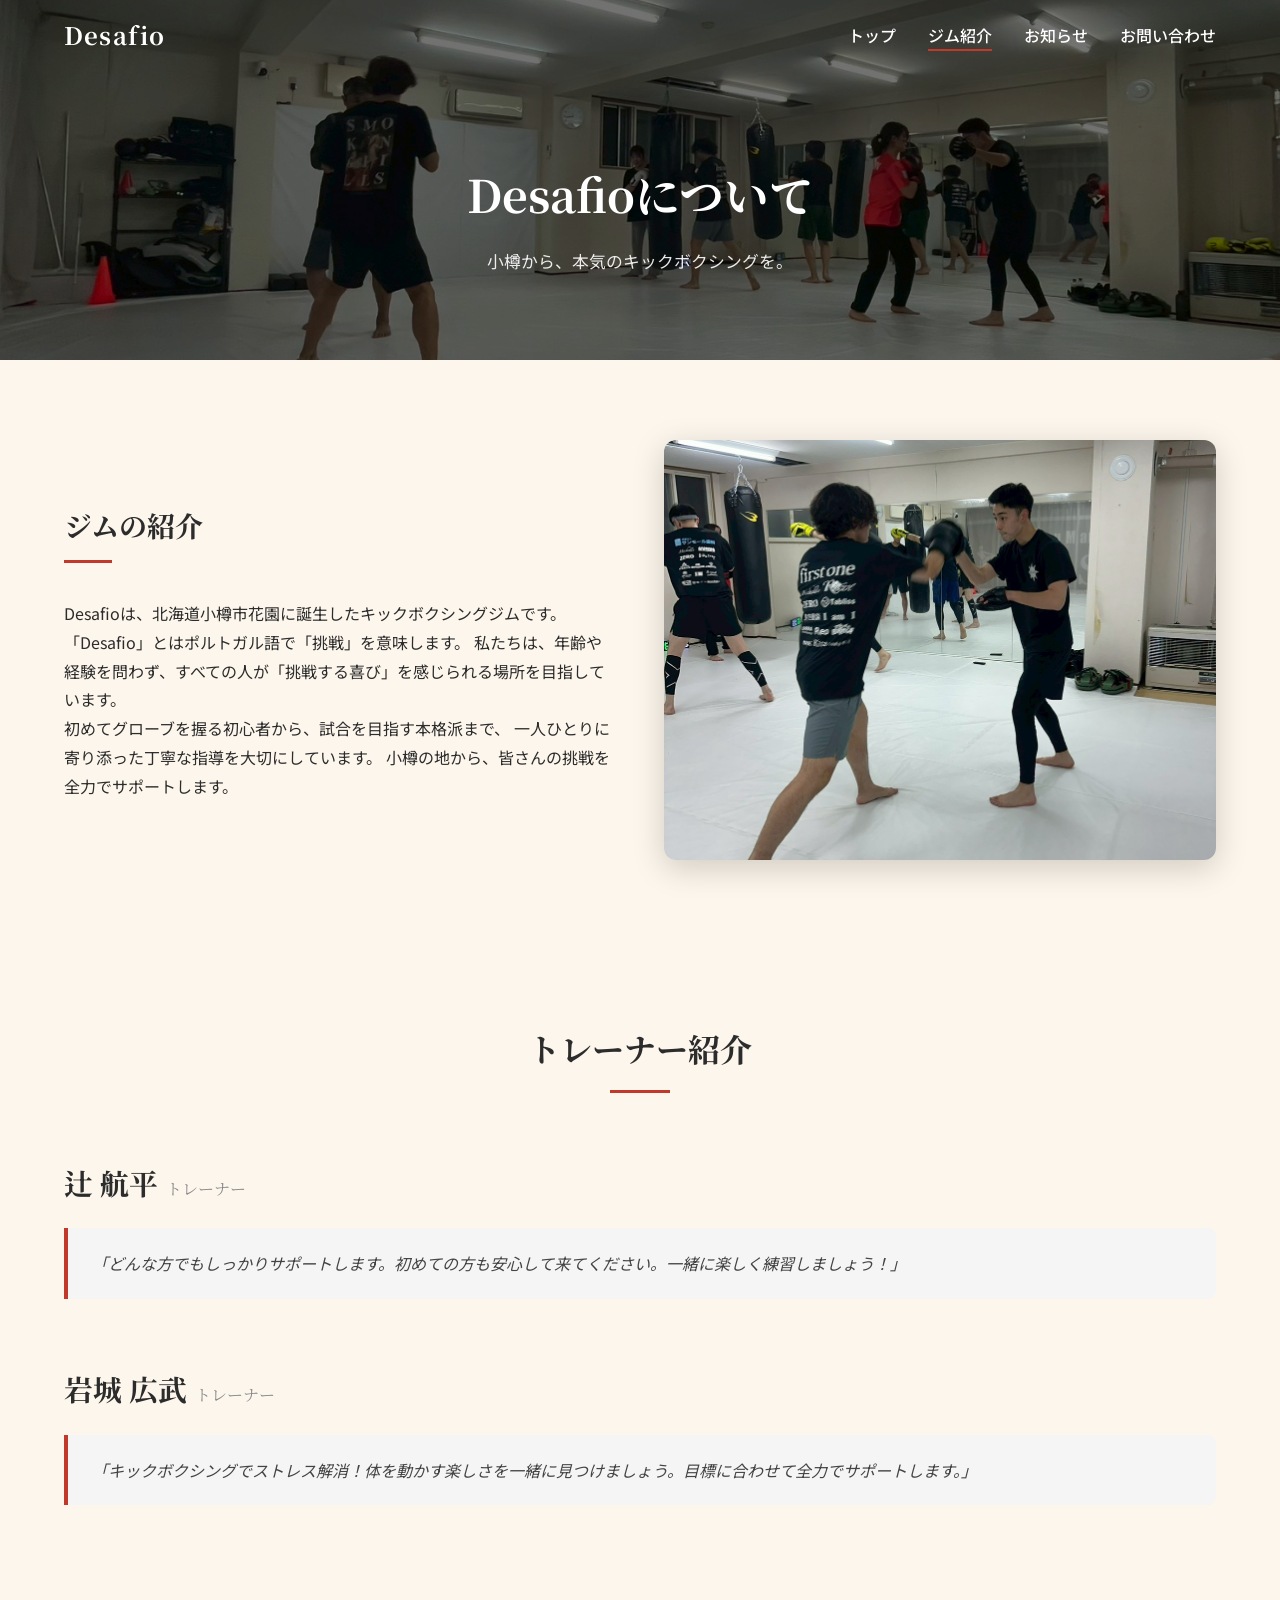
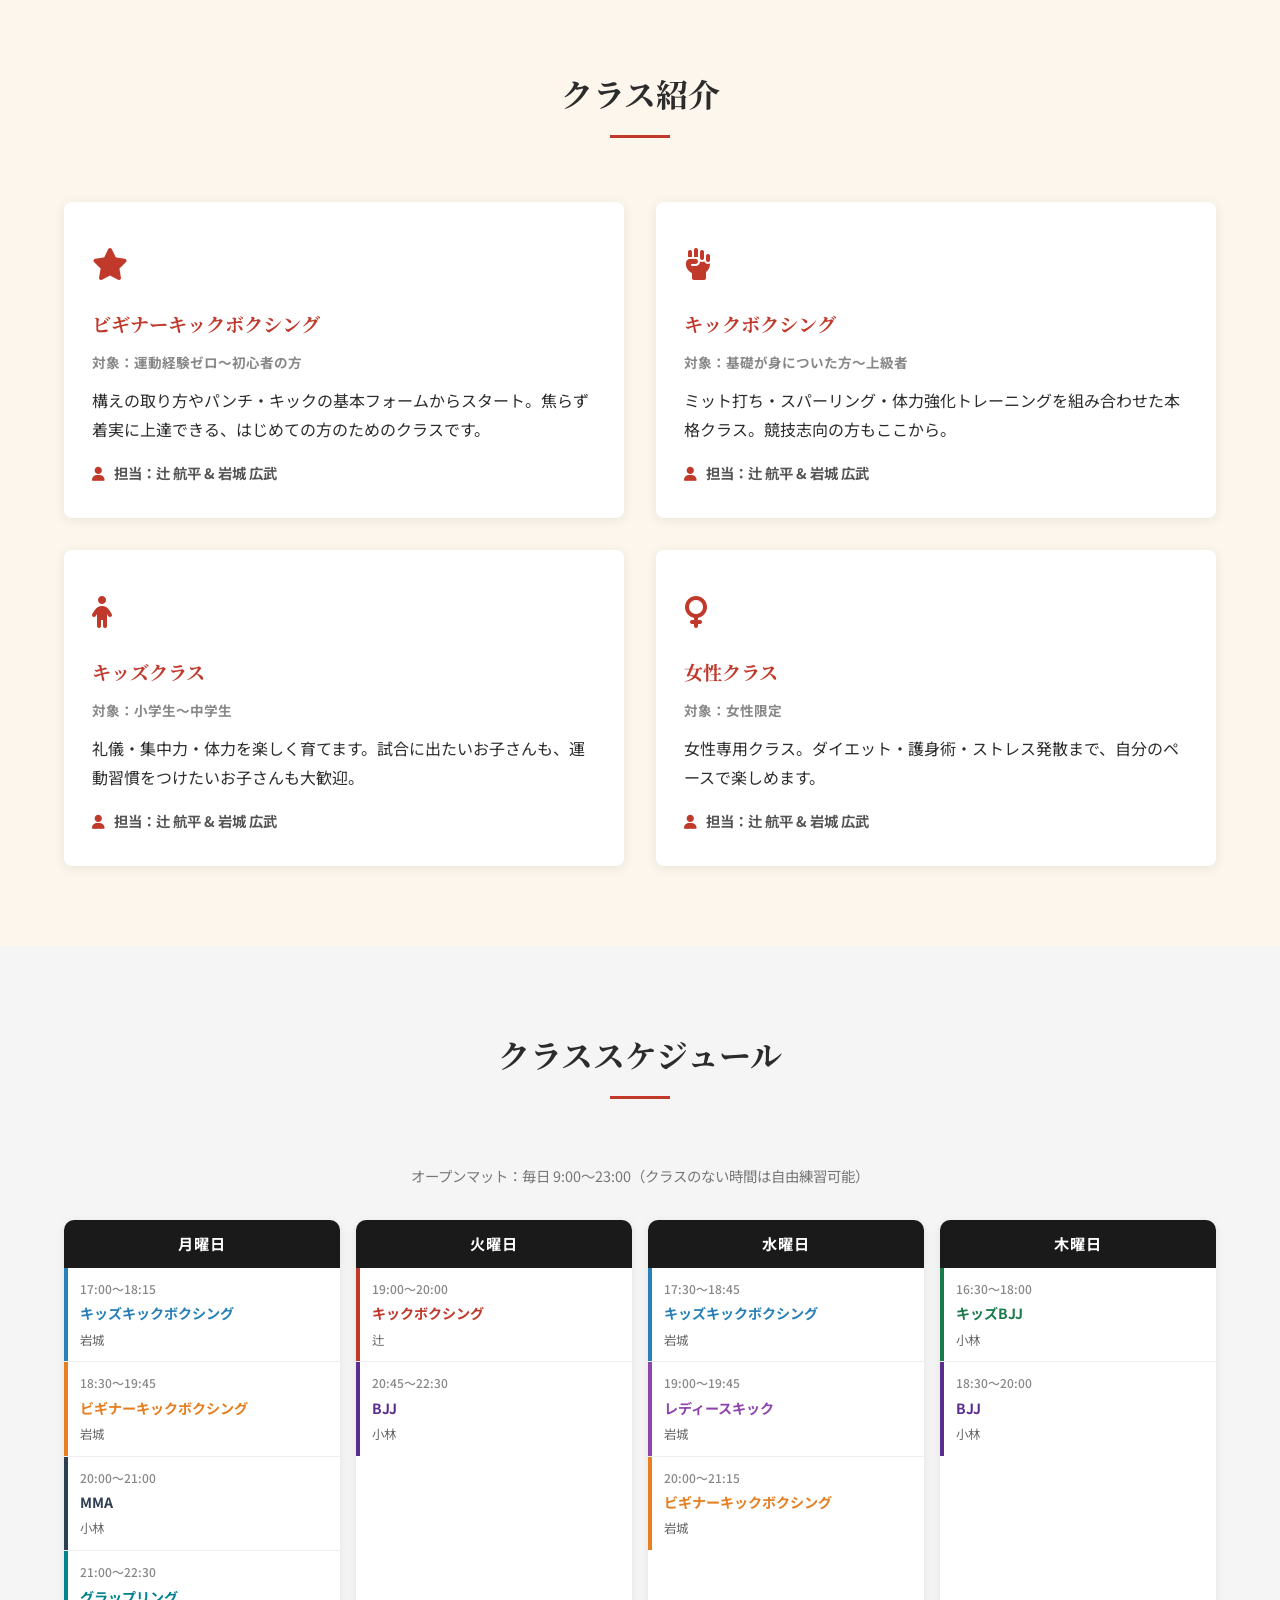
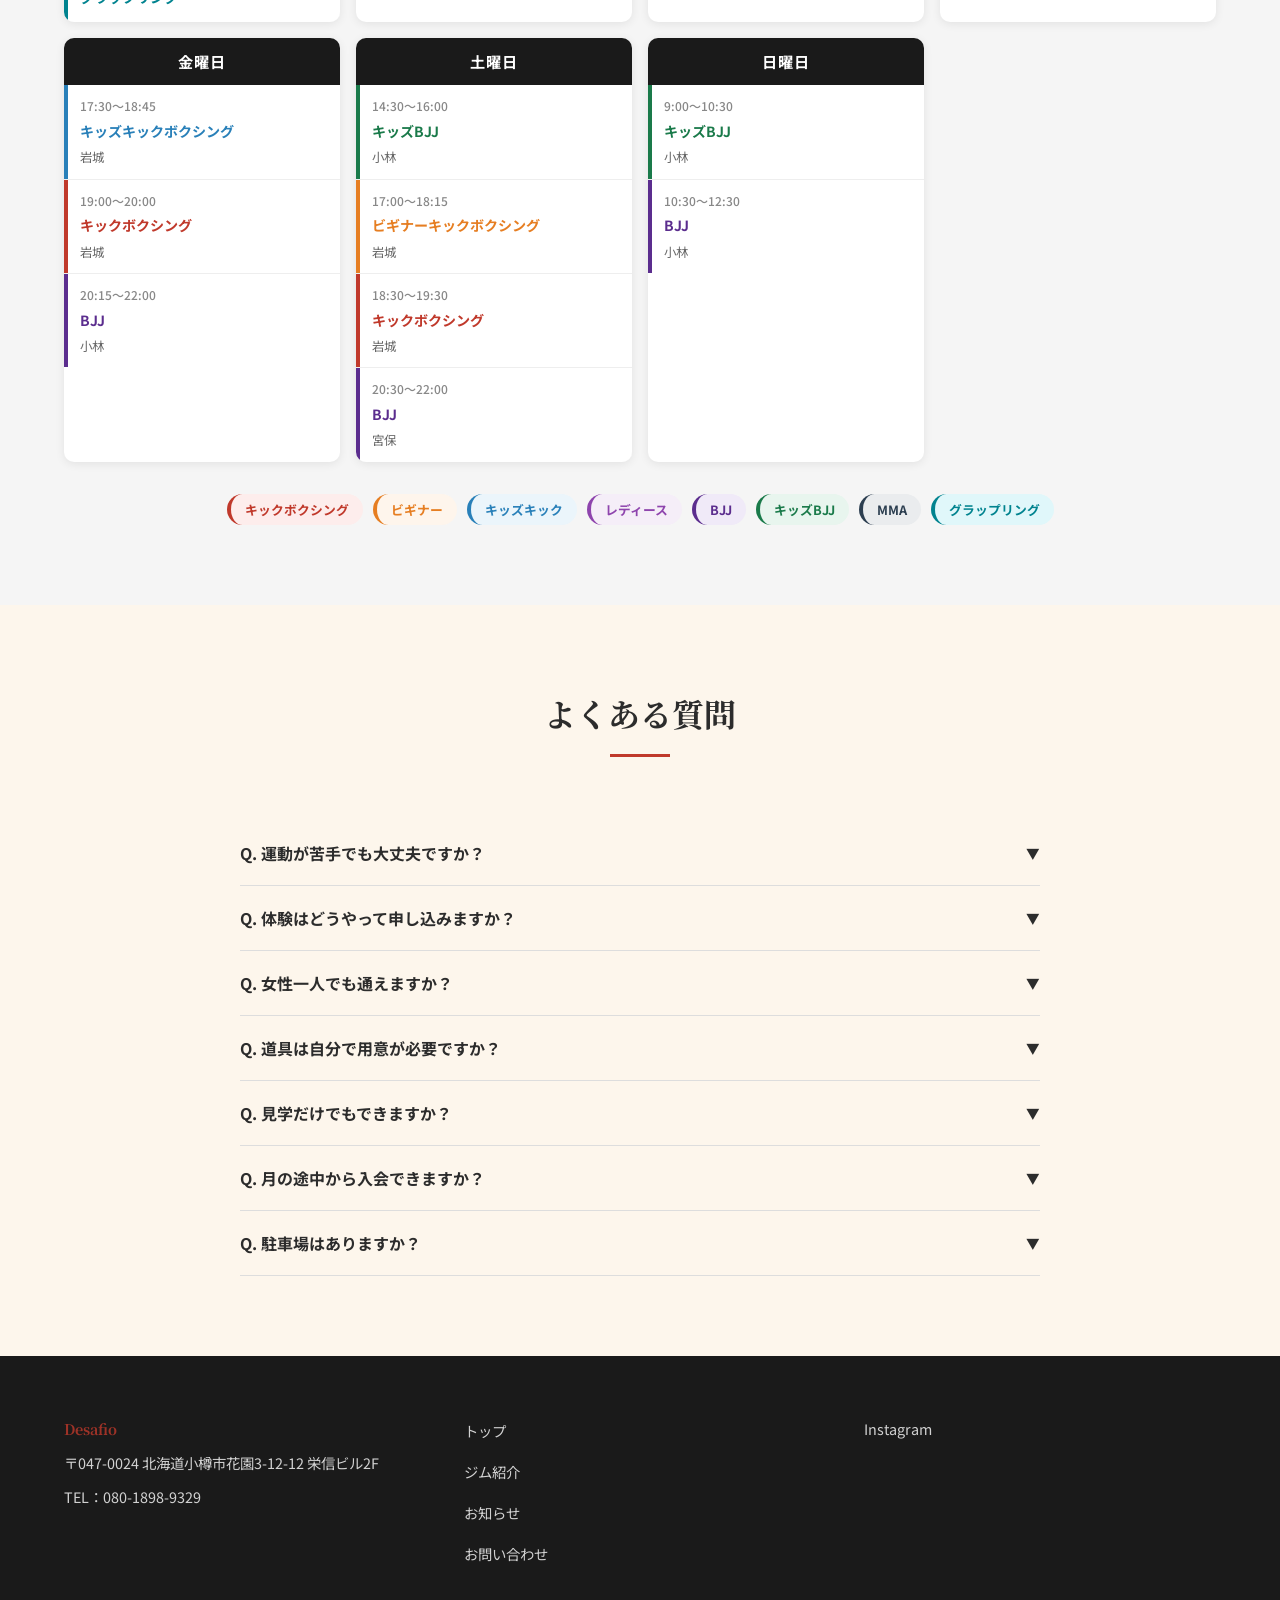
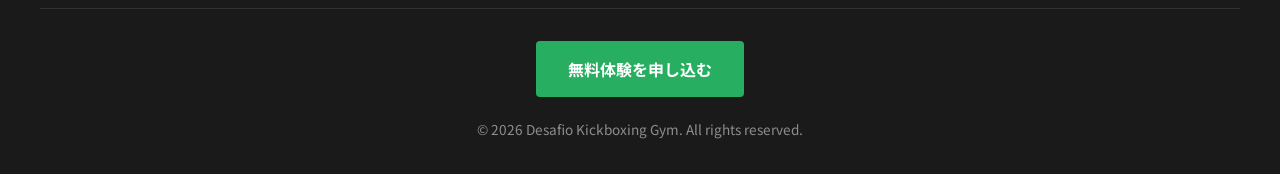
==== commit c6c1cab6: "スケジュールを正式内容に更新（曜日カードデザイン） Co-Authored-By: Claude Sonnet 4.6 <noreply@anthropic.com>" ====
--- a/about.html
+++ b/about.html
@@ -163,9 +163,172 @@
     <section class="schedule section fade-in-section" style="background-color: var(--color-gray);">
       <div class="container">
         <h2 class="section-title">クラススケジュール</h2>
-        <p style="text-align:center; color:#888; font-size:1rem; padding: 40px 0;">
-          現在スケジュールを更新中です。<br>しばらくお待ちください。
-        </p>
+        <p class="schedule-note">オープンマット：毎日 9:00〜23:00（クラスのない時間は自由練習可能）</p>
+
+        <div class="schedule-grid">
+
+          <!-- 月曜日 -->
+          <div class="schedule-card">
+            <div class="schedule-card-header">月曜日</div>
+            <div class="schedule-card-classes">
+              <div class="sc-class sc-kids">
+                <span class="sc-time">17:00〜18:15</span>
+                <span class="sc-name">キッズキックボクシング</span>
+                <span class="sc-trainer">岩城</span>
+              </div>
+              <div class="sc-class sc-beginner">
+                <span class="sc-time">18:30〜19:45</span>
+                <span class="sc-name">ビギナーキックボクシング</span>
+                <span class="sc-trainer">岩城</span>
+              </div>
+              <div class="sc-class sc-mma">
+                <span class="sc-time">20:00〜21:00</span>
+                <span class="sc-name">MMA</span>
+                <span class="sc-trainer">小林</span>
+              </div>
+              <div class="sc-class sc-grappling">
+                <span class="sc-time">21:00〜22:30</span>
+                <span class="sc-name">グラップリング</span>
+                <span class="sc-trainer"></span>
+              </div>
+            </div>
+          </div>
+
+          <!-- 火曜日 -->
+          <div class="schedule-card">
+            <div class="schedule-card-header">火曜日</div>
+            <div class="schedule-card-classes">
+              <div class="sc-class sc-kick">
+                <span class="sc-time">19:00〜20:00</span>
+                <span class="sc-name">キックボクシング</span>
+                <span class="sc-trainer">辻</span>
+              </div>
+              <div class="sc-class sc-bjj">
+                <span class="sc-time">20:45〜22:30</span>
+                <span class="sc-name">BJJ</span>
+                <span class="sc-trainer">小林</span>
+              </div>
+            </div>
+          </div>
+
+          <!-- 水曜日 -->
+          <div class="schedule-card">
+            <div class="schedule-card-header">水曜日</div>
+            <div class="schedule-card-classes">
+              <div class="sc-class sc-kids">
+                <span class="sc-time">17:30〜18:45</span>
+                <span class="sc-name">キッズキックボクシング</span>
+                <span class="sc-trainer">岩城</span>
+              </div>
+              <div class="sc-class sc-ladies">
+                <span class="sc-time">19:00〜19:45</span>
+                <span class="sc-name">レディースキック</span>
+                <span class="sc-trainer">岩城</span>
+              </div>
+              <div class="sc-class sc-beginner">
+                <span class="sc-time">20:00〜21:15</span>
+                <span class="sc-name">ビギナーキックボクシング</span>
+                <span class="sc-trainer">岩城</span>
+              </div>
+            </div>
+          </div>
+
+          <!-- 木曜日 -->
+          <div class="schedule-card">
+            <div class="schedule-card-header">木曜日</div>
+            <div class="schedule-card-classes">
+              <div class="sc-class sc-kids-bjj">
+                <span class="sc-time">16:30〜18:00</span>
+                <span class="sc-name">キッズBJJ</span>
+                <span class="sc-trainer">小林</span>
+              </div>
+              <div class="sc-class sc-bjj">
+                <span class="sc-time">18:30〜20:00</span>
+                <span class="sc-name">BJJ</span>
+                <span class="sc-trainer">小林</span>
+              </div>
+            </div>
+          </div>
+
+          <!-- 金曜日 -->
+          <div class="schedule-card">
+            <div class="schedule-card-header">金曜日</div>
+            <div class="schedule-card-classes">
+              <div class="sc-class sc-kids">
+                <span class="sc-time">17:30〜18:45</span>
+                <span class="sc-name">キッズキックボクシング</span>
+                <span class="sc-trainer">岩城</span>
+              </div>
+              <div class="sc-class sc-kick">
+                <span class="sc-time">19:00〜20:00</span>
+                <span class="sc-name">キックボクシング</span>
+                <span class="sc-trainer">岩城</span>
+              </div>
+              <div class="sc-class sc-bjj">
+                <span class="sc-time">20:15〜22:00</span>
+                <span class="sc-name">BJJ</span>
+                <span class="sc-trainer">小林</span>
+              </div>
+            </div>
+          </div>
+
+          <!-- 土曜日 -->
+          <div class="schedule-card">
+            <div class="schedule-card-header">土曜日</div>
+            <div class="schedule-card-classes">
+              <div class="sc-class sc-kids-bjj">
+                <span class="sc-time">14:30〜16:00</span>
+                <span class="sc-name">キッズBJJ</span>
+                <span class="sc-trainer">小林</span>
+              </div>
+              <div class="sc-class sc-beginner">
+                <span class="sc-time">17:00〜18:15</span>
+                <span class="sc-name">ビギナーキックボクシング</span>
+                <span class="sc-trainer">岩城</span>
+              </div>
+              <div class="sc-class sc-kick">
+                <span class="sc-time">18:30〜19:30</span>
+                <span class="sc-name">キックボクシング</span>
+                <span class="sc-trainer">岩城</span>
+              </div>
+              <div class="sc-class sc-bjj">
+                <span class="sc-time">20:30〜22:00</span>
+                <span class="sc-name">BJJ</span>
+                <span class="sc-trainer">宮保</span>
+              </div>
+            </div>
+          </div>
+
+          <!-- 日曜日 -->
+          <div class="schedule-card">
+            <div class="schedule-card-header">日曜日</div>
+            <div class="schedule-card-classes">
+              <div class="sc-class sc-kids-bjj">
+                <span class="sc-time">9:00〜10:30</span>
+                <span class="sc-name">キッズBJJ</span>
+                <span class="sc-trainer">小林</span>
+              </div>
+              <div class="sc-class sc-bjj">
+                <span class="sc-time">10:30〜12:30</span>
+                <span class="sc-name">BJJ</span>
+                <span class="sc-trainer">小林</span>
+              </div>
+            </div>
+          </div>
+
+        </div>
+
+        <!-- 凡例 -->
+        <div class="schedule-legend-new">
+          <span class="scl-item sc-kick">キックボクシング</span>
+          <span class="scl-item sc-beginner">ビギナー</span>
+          <span class="scl-item sc-kids">キッズキック</span>
+          <span class="scl-item sc-ladies">レディース</span>
+          <span class="scl-item sc-bjj">BJJ</span>
+          <span class="scl-item sc-kids-bjj">キッズBJJ</span>
+          <span class="scl-item sc-mma">MMA</span>
+          <span class="scl-item sc-grappling">グラップリング</span>
+        </div>
       </div>
     </section>
 
--- a/css/pages.css
+++ b/css/pages.css
@@ -627,6 +627,123 @@
 .legend-open     { background: #eafaf1; color: #1e8449; }
 
 /* ------------------------------------------
+   スケジュール：曜日カードグリッド
+   ------------------------------------------ */
+.schedule-grid {
+  display: grid;
+  grid-template-columns: repeat(4, 1fr);
+  gap: 16px;
+  margin-bottom: 32px;
+}
+
+.schedule-card {
+  background: #fff;
+  border-radius: 10px;
+  overflow: hidden;
+  box-shadow: 0 2px 10px rgba(0,0,0,0.08);
+}
+
+.schedule-card-header {
+  background: var(--color-dark);
+  color: var(--color-white);
+  text-align: center;
+  font-weight: 700;
+  font-size: 0.95rem;
+  padding: 10px;
+  letter-spacing: 0.05em;
+}
+
+.schedule-card-classes {
+  display: flex;
+  flex-direction: column;
+  gap: 1px;
+  background: #eee;
+}
+
+.sc-class {
+  display: flex;
+  flex-direction: column;
+  padding: 10px 12px;
+  gap: 2px;
+  background: #fff;
+}
+
+.sc-time {
+  font-size: 0.75rem;
+  color: #888;
+  font-weight: 500;
+}
+
+.sc-name {
+  font-size: 0.88rem;
+  font-weight: 700;
+}
+
+.sc-trainer {
+  font-size: 0.78rem;
+  color: #666;
+}
+
+/* クラス色分け */
+.sc-kick      { border-left: 4px solid #C0392B; }
+.sc-kick .sc-name { color: #C0392B; }
+
+.sc-beginner  { border-left: 4px solid #e67e22; }
+.sc-beginner .sc-name { color: #e67e22; }
+
+.sc-kids      { border-left: 4px solid #2980b9; }
+.sc-kids .sc-name { color: #2980b9; }
+
+.sc-ladies    { border-left: 4px solid #8e44ad; }
+.sc-ladies .sc-name { color: #8e44ad; }
+
+.sc-bjj       { border-left: 4px solid #5b2d8e; }
+.sc-bjj .sc-name { color: #5b2d8e; }
+
+.sc-kids-bjj  { border-left: 4px solid #1a7a4a; }
+.sc-kids-bjj .sc-name { color: #1a7a4a; }
+
+.sc-mma       { border-left: 4px solid #2c3e50; }
+.sc-mma .sc-name { color: #2c3e50; }
+
+.sc-grappling { border-left: 4px solid #00838f; }
+.sc-grappling .sc-name { color: #00838f; }
+
+/* 凡例 */
+.schedule-legend-new {
+  display: flex;
+  flex-wrap: wrap;
+  gap: 10px;
+  justify-content: center;
+  margin-top: 8px;
+}
+
+.scl-item {
+  padding: 4px 14px;
+  border-radius: 20px;
+  font-size: 0.8rem;
+  font-weight: 700;
+  background: #f5f5f5;
+}
+
+.scl-item.sc-kick      { background: #fdedec; color: #C0392B; }
+.scl-item.sc-beginner  { background: #fef5ec; color: #e67e22; }
+.scl-item.sc-kids      { background: #ebf5fb; color: #2980b9; }
+.scl-item.sc-ladies    { background: #f5eef8; color: #8e44ad; }
+.scl-item.sc-bjj       { background: #f0eaf8; color: #5b2d8e; }
+.scl-item.sc-kids-bjj  { background: #e8f5ee; color: #1a7a4a; }
+.scl-item.sc-mma       { background: #eaecee; color: #2c3e50; }
+.scl-item.sc-grappling { background: #e0f7fa; color: #00838f; }
+
+@media (max-width: 1023px) {
+  .schedule-grid { grid-template-columns: repeat(3, 1fr); }
+}
+
+@media (max-width: 767px) {
+  .schedule-grid { grid-template-columns: repeat(2, 1fr); }
+}
+
+/* ------------------------------------------
    トレーナープロフィール（about.html リデザイン）
    ------------------------------------------ */
 .trainer-grid {
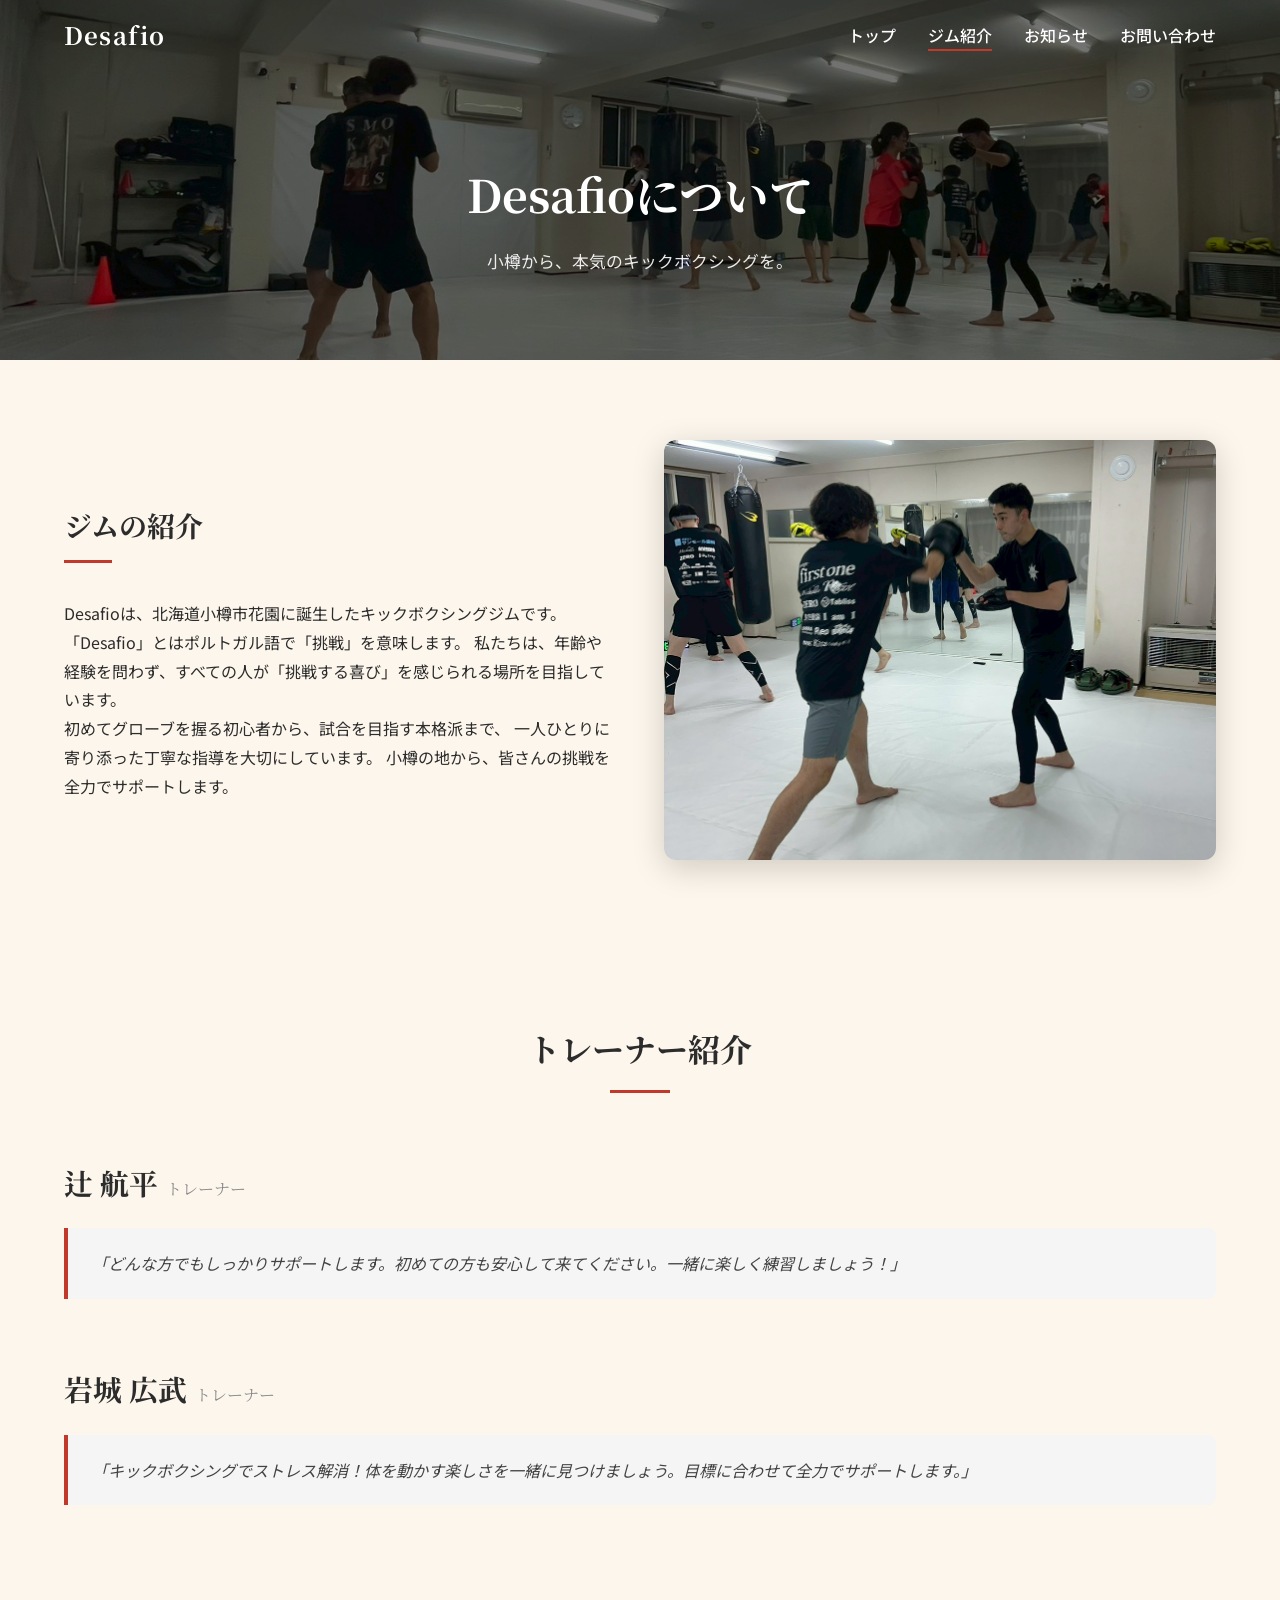
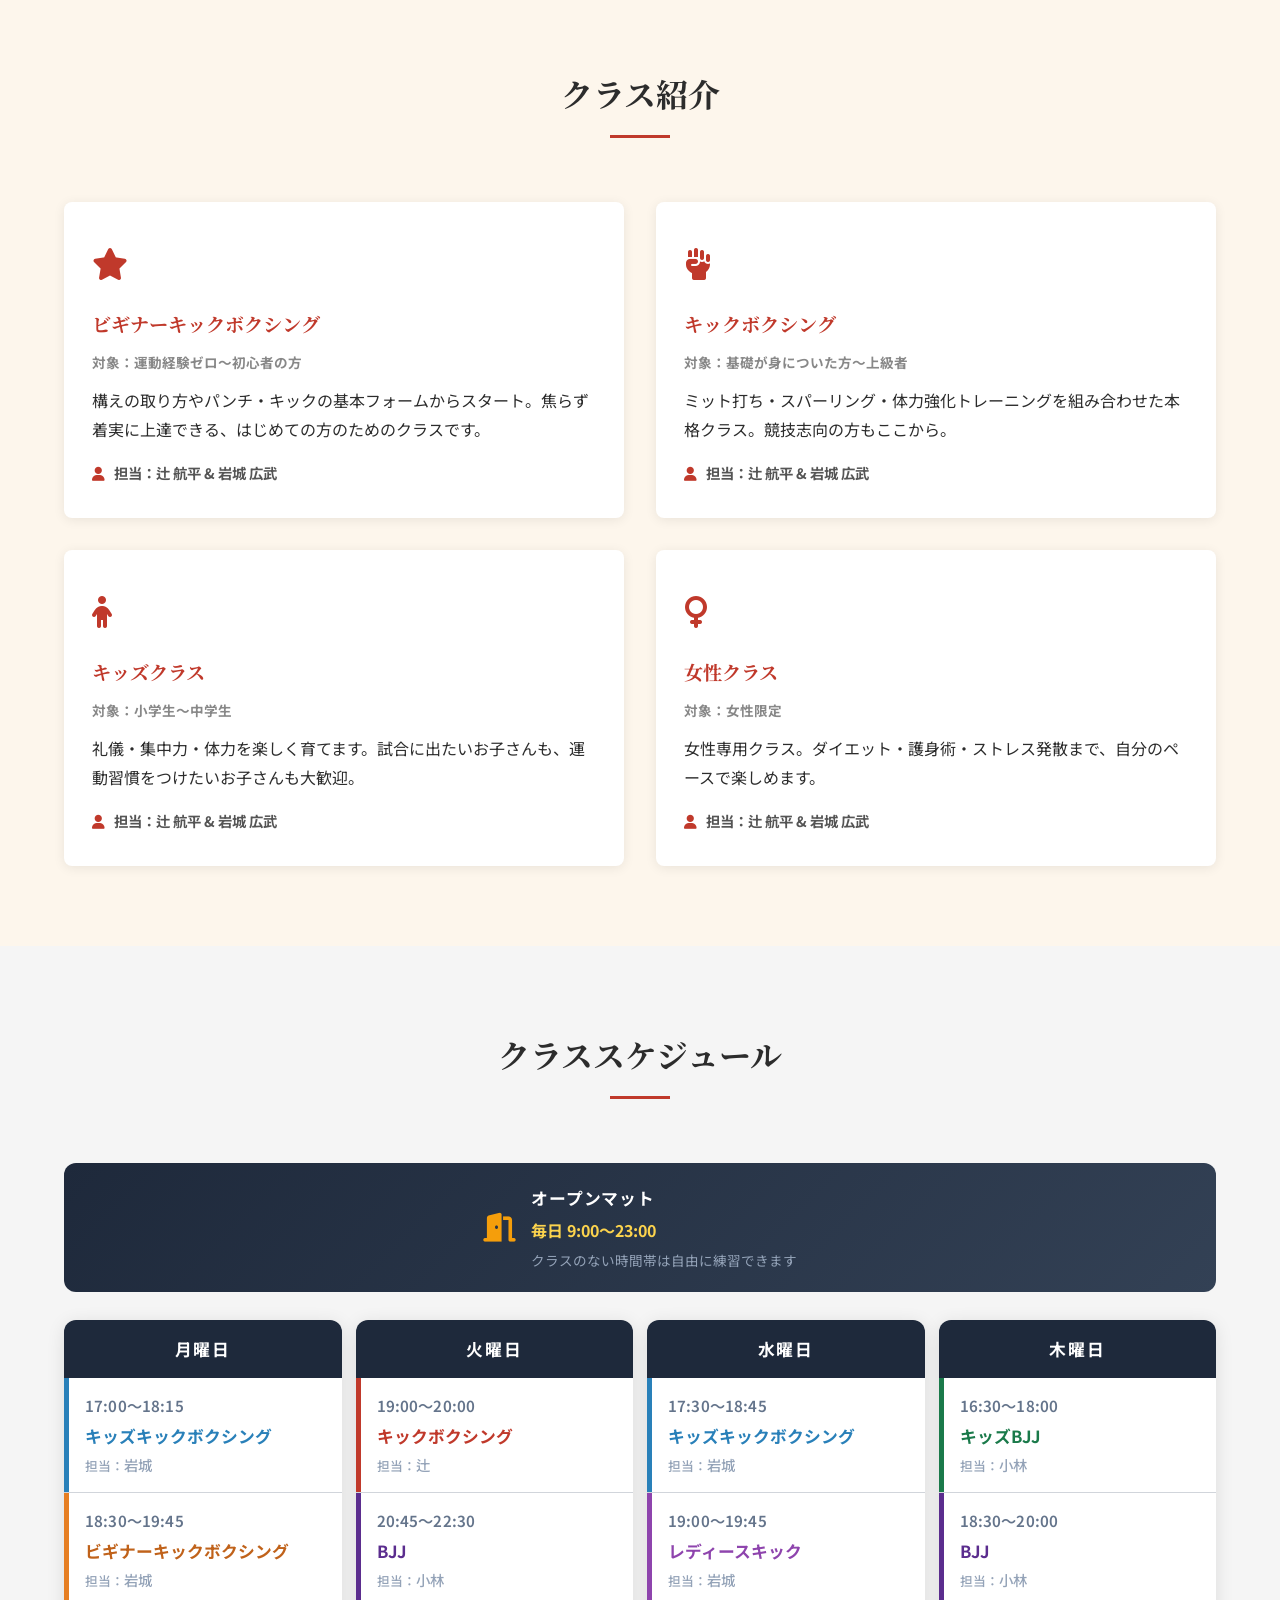
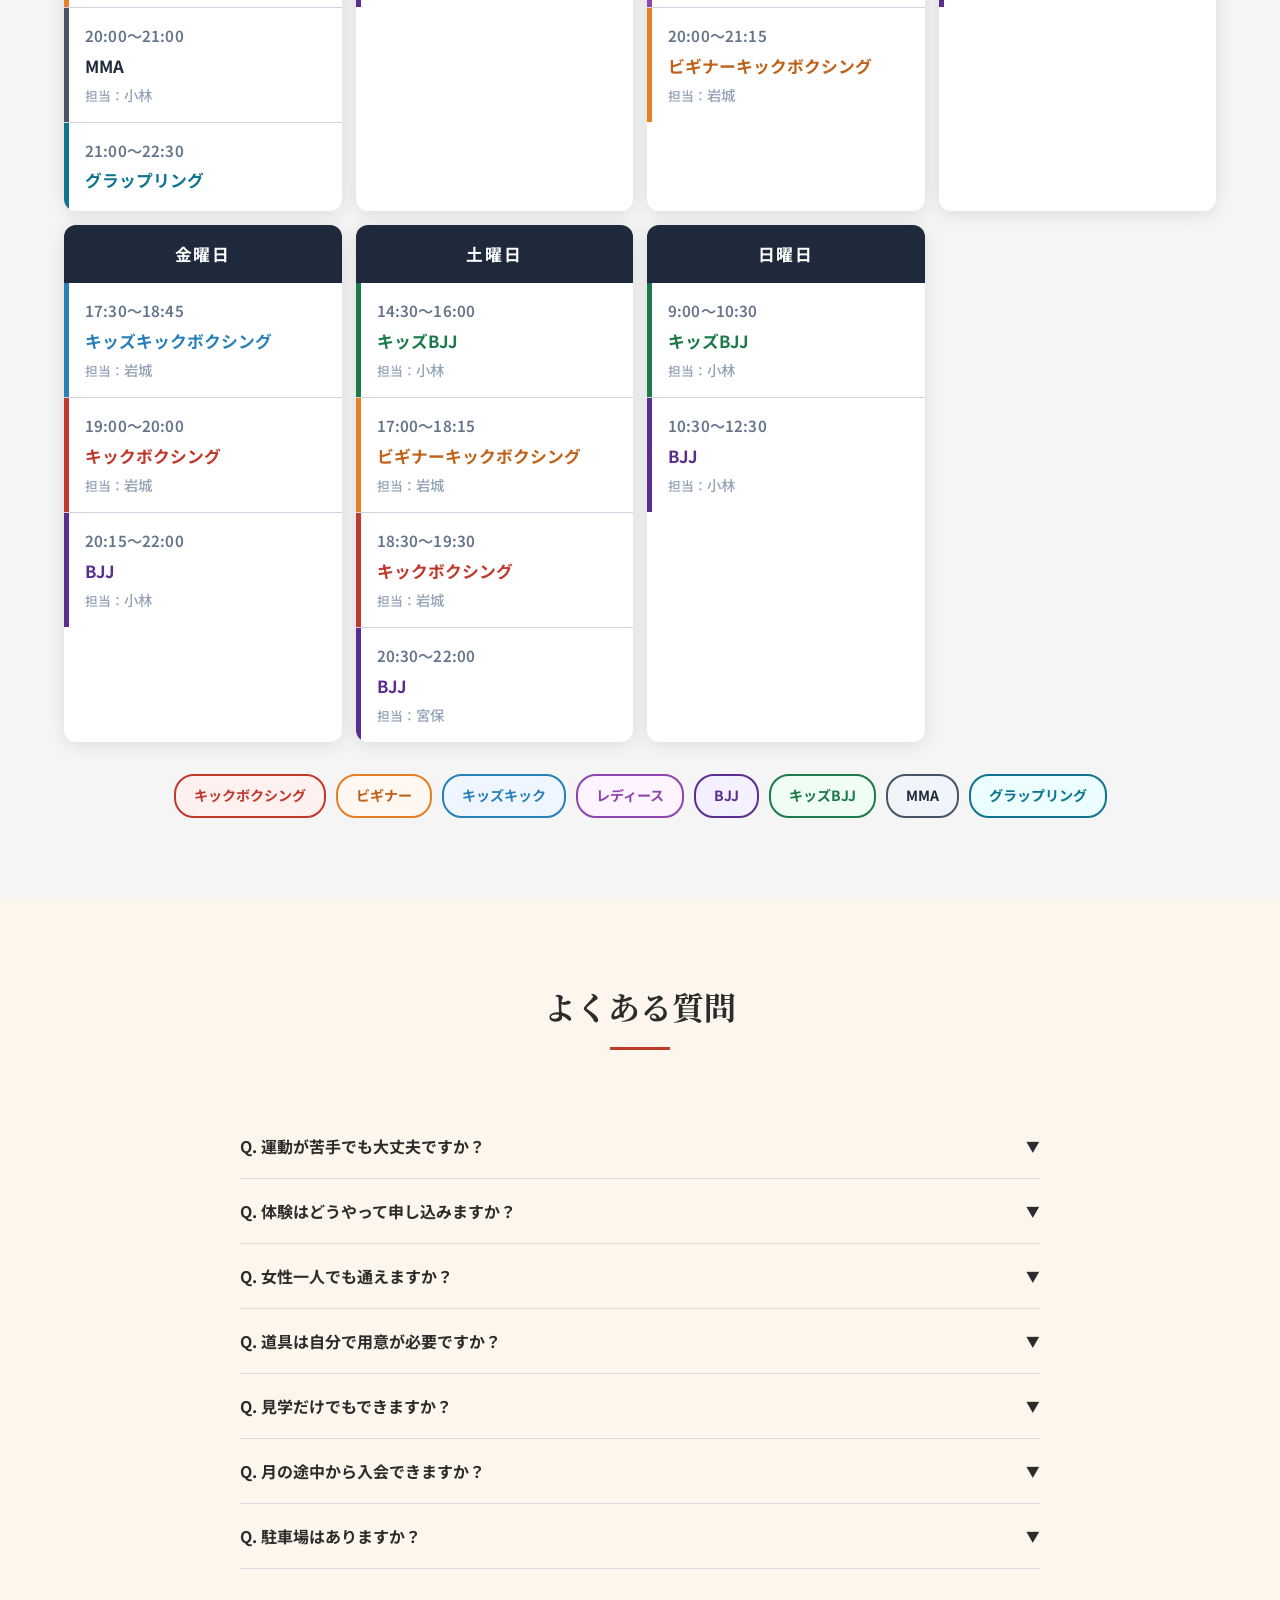
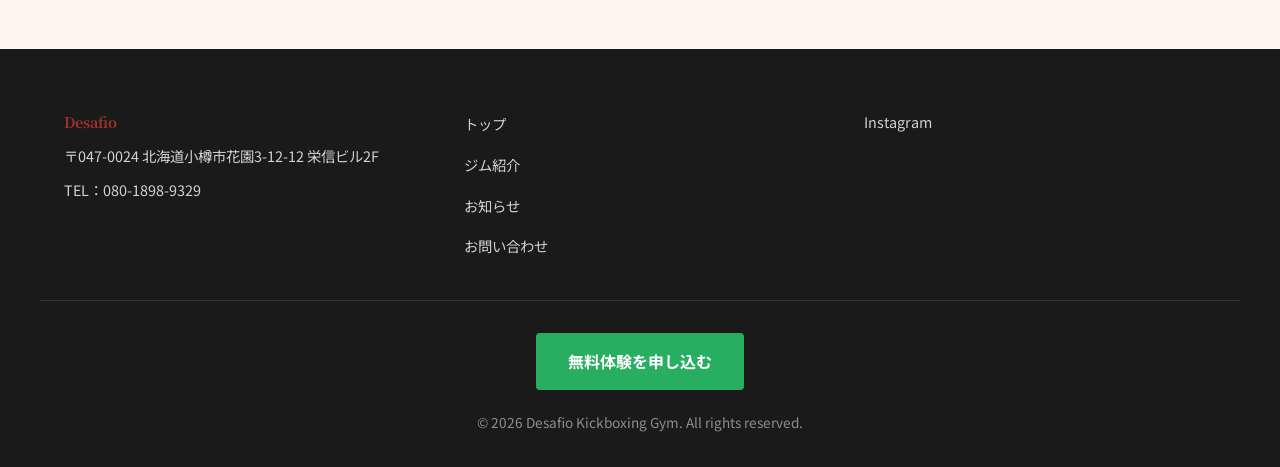
==== commit 94974aba: "スケジュールUI全面リデザイン：可読性・インタラクション大幅改善 - オープンマット：暗色グラデーションバナーに変更、アイコン・時間・説明を階層表示 - 曜日カード：ホバーで浮き上がるエフェクト追加、" ====
--- a/about.html
+++ b/about.html
@@ -163,7 +163,14 @@
     <section class="schedule section fade-in-section" style="background-color: var(--color-gray);">
       <div class="container">
         <h2 class="section-title">クラススケジュール</h2>
-        <p class="schedule-note">オープンマット：毎日 9:00〜23:00（クラスのない時間は自由練習可能）</p>
+        <div class="schedule-note">
+          <i class="fa-solid fa-door-open"></i>
+          <div>
+            <strong>オープンマット</strong>
+            <span>毎日 9:00〜23:00</span>
+            <small>クラスのない時間帯は自由に練習できます</small>
+          </div>
+        </div>
 
         <div class="schedule-grid">
 
--- a/css/pages.css
+++ b/css/pages.css
@@ -561,10 +561,44 @@
 }
 
 .schedule-note {
-  text-align: center;
-  color: #777;
-  font-size: 0.9rem;
-  margin-bottom: 32px;
+  display: flex;
+  align-items: center;
+  justify-content: center;
+  gap: 16px;
+  background: linear-gradient(135deg, #1e293b 0%, #334155 100%);
+  color: #fff;
+  padding: 20px 32px;
+  border-radius: 12px;
+  margin-bottom: 28px;
+}
+
+.schedule-note i {
+  font-size: 1.8rem;
+  color: #f59e0b;
+  flex-shrink: 0;
+}
+
+.schedule-note div {
+  display: flex;
+  flex-direction: column;
+  gap: 3px;
+}
+
+.schedule-note strong {
+  font-size: 1.05rem;
+  letter-spacing: 0.05em;
+}
+
+.schedule-note span {
+  font-size: 1rem;
+  font-weight: 700;
+  color: #fcd34d;
+}
+
+.schedule-note small {
+  font-size: 0.85rem;
+  color: #94a3b8;
+  font-weight: 400;
 }
 
 .schedule-table-wrap {
@@ -632,115 +666,273 @@
 .schedule-grid {
   display: grid;
   grid-template-columns: repeat(4, 1fr);
-  gap: 16px;
+  gap: 14px;
   margin-bottom: 32px;
 }
 
+/* 曜日カード */
 .schedule-card {
   background: #fff;
-  border-radius: 10px;
+  border-radius: 12px;
   overflow: hidden;
-  box-shadow: 0 2px 10px rgba(0,0,0,0.08);
-}
-
+  box-shadow: 0 3px 18px rgba(0,0,0,0.1);
+  transition: box-shadow 0.25s, transform 0.2s;
+}
+
+.schedule-card:hover {
+  box-shadow: 0 8px 32px rgba(0,0,0,0.15);
+  transform: translateY(-2px);
+}
+
+/* 曜日ヘッダー */
 .schedule-card-header {
-  background: var(--color-dark);
-  color: var(--color-white);
+  background: #1e293b;
+  color: #fff;
   text-align: center;
   font-weight: 700;
-  font-size: 0.95rem;
-  padding: 10px;
-  letter-spacing: 0.05em;
-}
-
+  font-size: 1.05rem;
+  padding: 14px 12px;
+  letter-spacing: 0.1em;
+}
+
+/* クラスリスト（区切り線役の背景） */
 .schedule-card-classes {
   display: flex;
   flex-direction: column;
   gap: 1px;
-  background: #eee;
-}
-
+  background: #d1d5db;
+}
+
+/* 個別クラスアイテム */
 .sc-class {
   display: flex;
   flex-direction: column;
-  padding: 10px 12px;
-  gap: 2px;
+  padding: 14px 16px;
+  gap: 5px;
   background: #fff;
-}
-
+  border-left: 5px solid transparent;
+  cursor: pointer;
+  transition: background 0.15s, padding-left 0.15s;
+  position: relative;
+}
+
+.sc-class:hover {
+  padding-left: 20px;
+  background: #fafafa;
+}
+
+/* クリックで選択されたクラス */
+.sc-class.selected {
+  padding-left: 20px;
+}
+
+/* 時間 */
 .sc-time {
-  font-size: 0.75rem;
-  color: #888;
+  font-size: 0.95rem;
+  color: #64748b;
+  font-weight: 600;
+  font-feature-settings: 'tnum';
+  letter-spacing: 0.01em;
+}
+
+/* クラス名 */
+.sc-name {
+  font-size: 1.05rem;
+  font-weight: 700;
+  line-height: 1.35;
+}
+
+/* トレーナー */
+.sc-trainer {
+  font-size: 0.9rem;
+  color: #94a3b8;
   font-weight: 500;
 }
 
-.sc-name {
-  font-size: 0.88rem;
-  font-weight: 700;
-}
-
-.sc-trainer {
-  font-size: 0.78rem;
-  color: #666;
-}
-
-/* クラス色分け */
-.sc-kick      { border-left: 4px solid #C0392B; }
-.sc-kick .sc-name { color: #C0392B; }
-
-.sc-beginner  { border-left: 4px solid #e67e22; }
-.sc-beginner .sc-name { color: #e67e22; }
-
-.sc-kids      { border-left: 4px solid #2980b9; }
-.sc-kids .sc-name { color: #2980b9; }
-
-.sc-ladies    { border-left: 4px solid #8e44ad; }
-.sc-ladies .sc-name { color: #8e44ad; }
-
-.sc-bjj       { border-left: 4px solid #5b2d8e; }
-.sc-bjj .sc-name { color: #5b2d8e; }
-
-.sc-kids-bjj  { border-left: 4px solid #1a7a4a; }
-.sc-kids-bjj .sc-name { color: #1a7a4a; }
-
-.sc-mma       { border-left: 4px solid #2c3e50; }
-.sc-mma .sc-name { color: #2c3e50; }
-
-.sc-grappling { border-left: 4px solid #00838f; }
-.sc-grappling .sc-name { color: #00838f; }
-
-/* 凡例 */
+.sc-trainer:not(:empty)::before {
+  content: '担当：';
+  font-size: 0.8rem;
+}
+
+/* ------------------------------------------
+   クラス色分け（left border + 名前色 + 選択背景）
+   ------------------------------------------ */
+.sc-kick              { border-left-color: #C0392B; }
+.sc-kick .sc-name     { color: #C0392B; }
+.sc-kick.selected     { background: #fff1f0; }
+
+.sc-beginner              { border-left-color: #e67e22; }
+.sc-beginner .sc-name     { color: #c0621a; }
+.sc-beginner.selected     { background: #fff8f0; }
+
+.sc-kids              { border-left-color: #2980b9; }
+.sc-kids .sc-name     { color: #2980b9; }
+.sc-kids.selected     { background: #eff6ff; }
+
+.sc-ladies            { border-left-color: #8e44ad; }
+.sc-ladies .sc-name   { color: #8e44ad; }
+.sc-ladies.selected   { background: #fdf4ff; }
+
+.sc-bjj               { border-left-color: #5b2d8e; }
+.sc-bjj .sc-name      { color: #5b2d8e; }
+.sc-bjj.selected      { background: #f5f0ff; }
+
+.sc-kids-bjj              { border-left-color: #1a7a4a; }
+.sc-kids-bjj .sc-name     { color: #1a7a4a; }
+.sc-kids-bjj.selected     { background: #f0fdf4; }
+
+.sc-mma               { border-left-color: #475569; }
+.sc-mma .sc-name      { color: #1e293b; }
+.sc-mma.selected      { background: #f1f5f9; }
+
+.sc-grappling             { border-left-color: #0e7490; }
+.sc-grappling .sc-name    { color: #0e7490; }
+.sc-grappling.selected    { background: #ecfeff; }
+
+/* ------------------------------------------
+   凡例（クラス種別バッジ）
+   ------------------------------------------ */
 .schedule-legend-new {
   display: flex;
   flex-wrap: wrap;
   gap: 10px;
   justify-content: center;
-  margin-top: 8px;
+  margin-top: 16px;
 }
 
 .scl-item {
-  padding: 4px 14px;
+  padding: 7px 18px;
   border-radius: 20px;
-  font-size: 0.8rem;
+  font-size: 0.88rem;
   font-weight: 700;
   background: #f5f5f5;
-}
-
-.scl-item.sc-kick      { background: #fdedec; color: #C0392B; }
-.scl-item.sc-beginner  { background: #fef5ec; color: #e67e22; }
-.scl-item.sc-kids      { background: #ebf5fb; color: #2980b9; }
-.scl-item.sc-ladies    { background: #f5eef8; color: #8e44ad; }
-.scl-item.sc-bjj       { background: #f0eaf8; color: #5b2d8e; }
-.scl-item.sc-kids-bjj  { background: #e8f5ee; color: #1a7a4a; }
-.scl-item.sc-mma       { background: #eaecee; color: #2c3e50; }
-.scl-item.sc-grappling { background: #e0f7fa; color: #00838f; }
-
+  border: 2px solid transparent;
+  transition: opacity 0.2s;
+}
+
+.scl-item:hover { opacity: 0.75; }
+
+.scl-item.sc-kick      { background: #fff1f0; color: #C0392B; border-color: #C0392B; }
+.scl-item.sc-beginner  { background: #fff8f0; color: #c0621a; border-color: #e67e22; }
+.scl-item.sc-kids      { background: #eff6ff; color: #2980b9; border-color: #2980b9; }
+.scl-item.sc-ladies    { background: #fdf4ff; color: #8e44ad; border-color: #8e44ad; }
+.scl-item.sc-bjj       { background: #f5f0ff; color: #5b2d8e; border-color: #5b2d8e; }
+.scl-item.sc-kids-bjj  { background: #f0fdf4; color: #1a7a4a; border-color: #1a7a4a; }
+.scl-item.sc-mma       { background: #f1f5f9; color: #1e293b; border-color: #475569; }
+.scl-item.sc-grappling { background: #ecfeff; color: #0e7490; border-color: #0e7490; }
+
+/* ------------------------------------------
+   スケジュールレスポンシブ
+   ------------------------------------------ */
 @media (max-width: 1023px) {
   .schedule-grid { grid-template-columns: repeat(3, 1fr); }
 }
 
 @media (max-width: 767px) {
-  .schedule-grid { grid-template-columns: repeat(2, 1fr); }
+  .schedule-note {
+    flex-direction: column;
+    gap: 10px;
+    padding: 20px 20px;
+    border-radius: 10px;
+    text-align: center;
+  }
+
+  .schedule-note i {
+    font-size: 2rem;
+  }
+
+  .schedule-note strong {
+    font-size: 1.1rem;
+  }
+
+  .schedule-note span {
+    font-size: 1.05rem;
+  }
+
+  .schedule-note small {
+    font-size: 0.88rem;
+  }
+
+  .schedule-grid {
+    grid-template-columns: 1fr;
+    gap: 8px;
+  }
+
+  /* スマホ：ヘッダーをアコーディオントグルに */
+  .schedule-card-header {
+    cursor: pointer;
+    display: flex;
+    justify-content: space-between;
+    align-items: center;
+    padding: 18px 20px;
+    font-size: 1.1rem;
+    text-align: left;
+    letter-spacing: 0.05em;
+  }
+
+  .schedule-card-header::after {
+    content: '▼';
+    font-size: 0.75rem;
+    opacity: 0.7;
+    transition: transform 0.3s;
+    flex-shrink: 0;
+  }
+
+  .schedule-card.open .schedule-card-header::after {
+    transform: rotate(180deg);
+    opacity: 1;
+  }
+
+  /* 閉じた状態：max-height: 0 で隠す */
+  .schedule-card-classes {
+    max-height: 0;
+    overflow: hidden;
+    transition: max-height 0.4s ease;
+    background: transparent;
+    gap: 0;
+  }
+
+  /* 開いた状態 */
+  .schedule-card.open .schedule-card-classes {
+    max-height: 1000px;
+    background: #d1d5db;
+    gap: 1px;
+  }
+
+  .sc-class {
+    padding: 16px 20px;
+    gap: 6px;
+    border-bottom: none;
+  }
+
+  .sc-class:hover {
+    padding-left: 24px;
+  }
+
+  .sc-class.selected {
+    padding-left: 24px;
+  }
+
+  .sc-time {
+    font-size: 1rem;
+  }
+
+  .sc-name {
+    font-size: 1.15rem;
+  }
+
+  .sc-trainer {
+    font-size: 0.95rem;
+  }
+
+  .schedule-legend-new {
+    gap: 8px;
+  }
+
+  .scl-item {
+    font-size: 0.85rem;
+    padding: 6px 14px;
+  }
 }
 
 /* ------------------------------------------
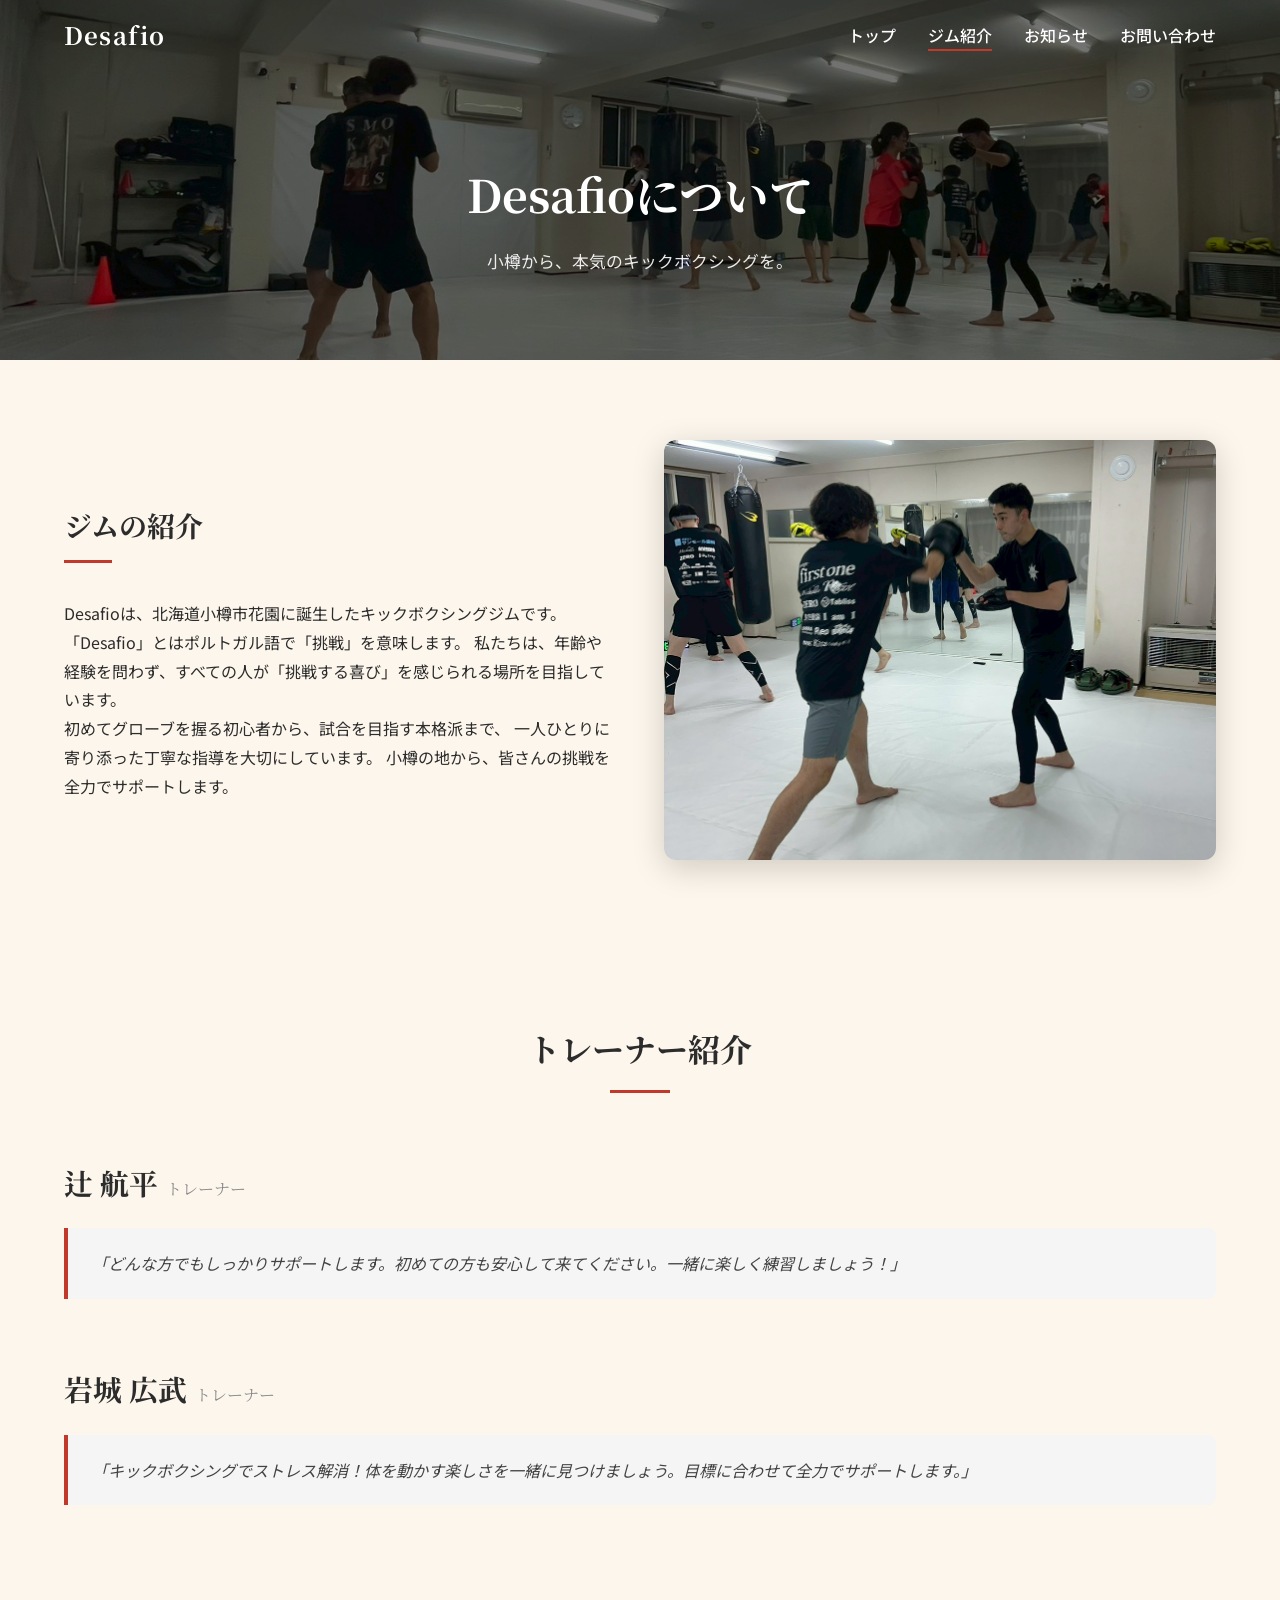
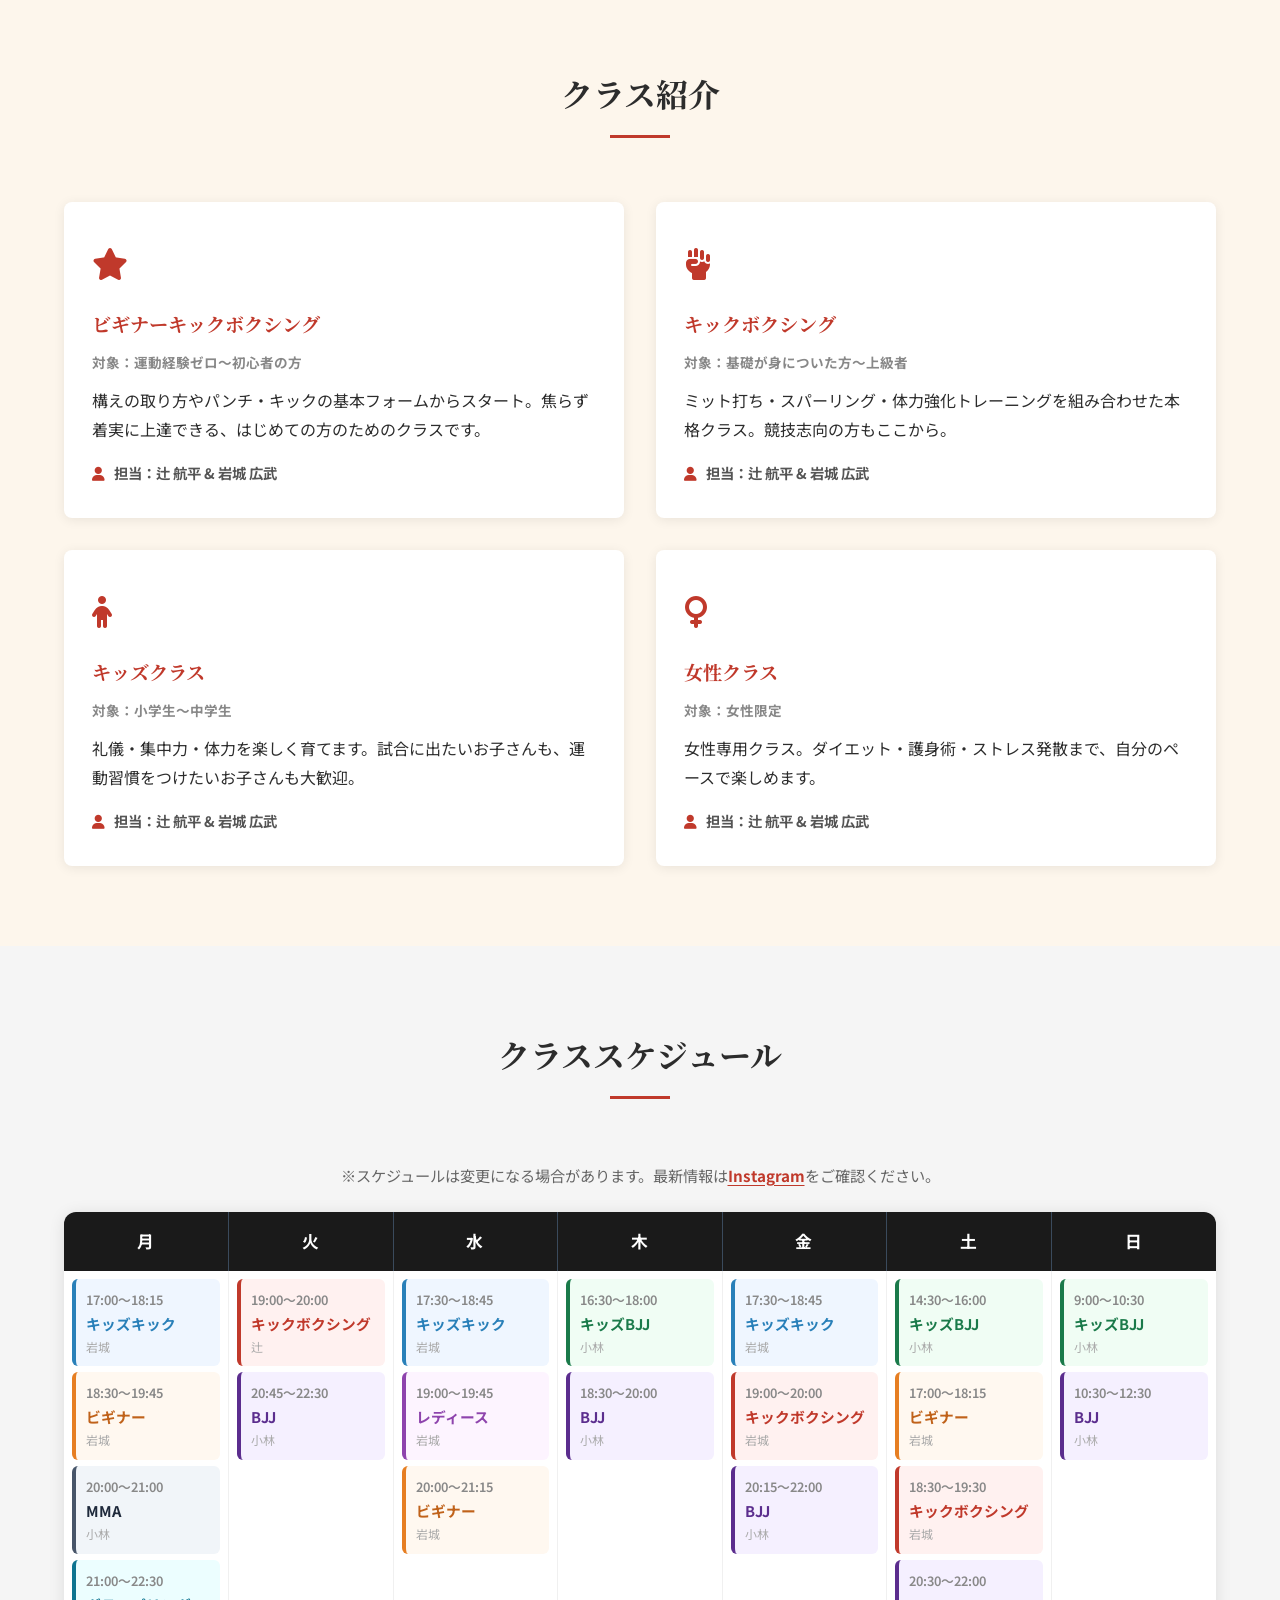
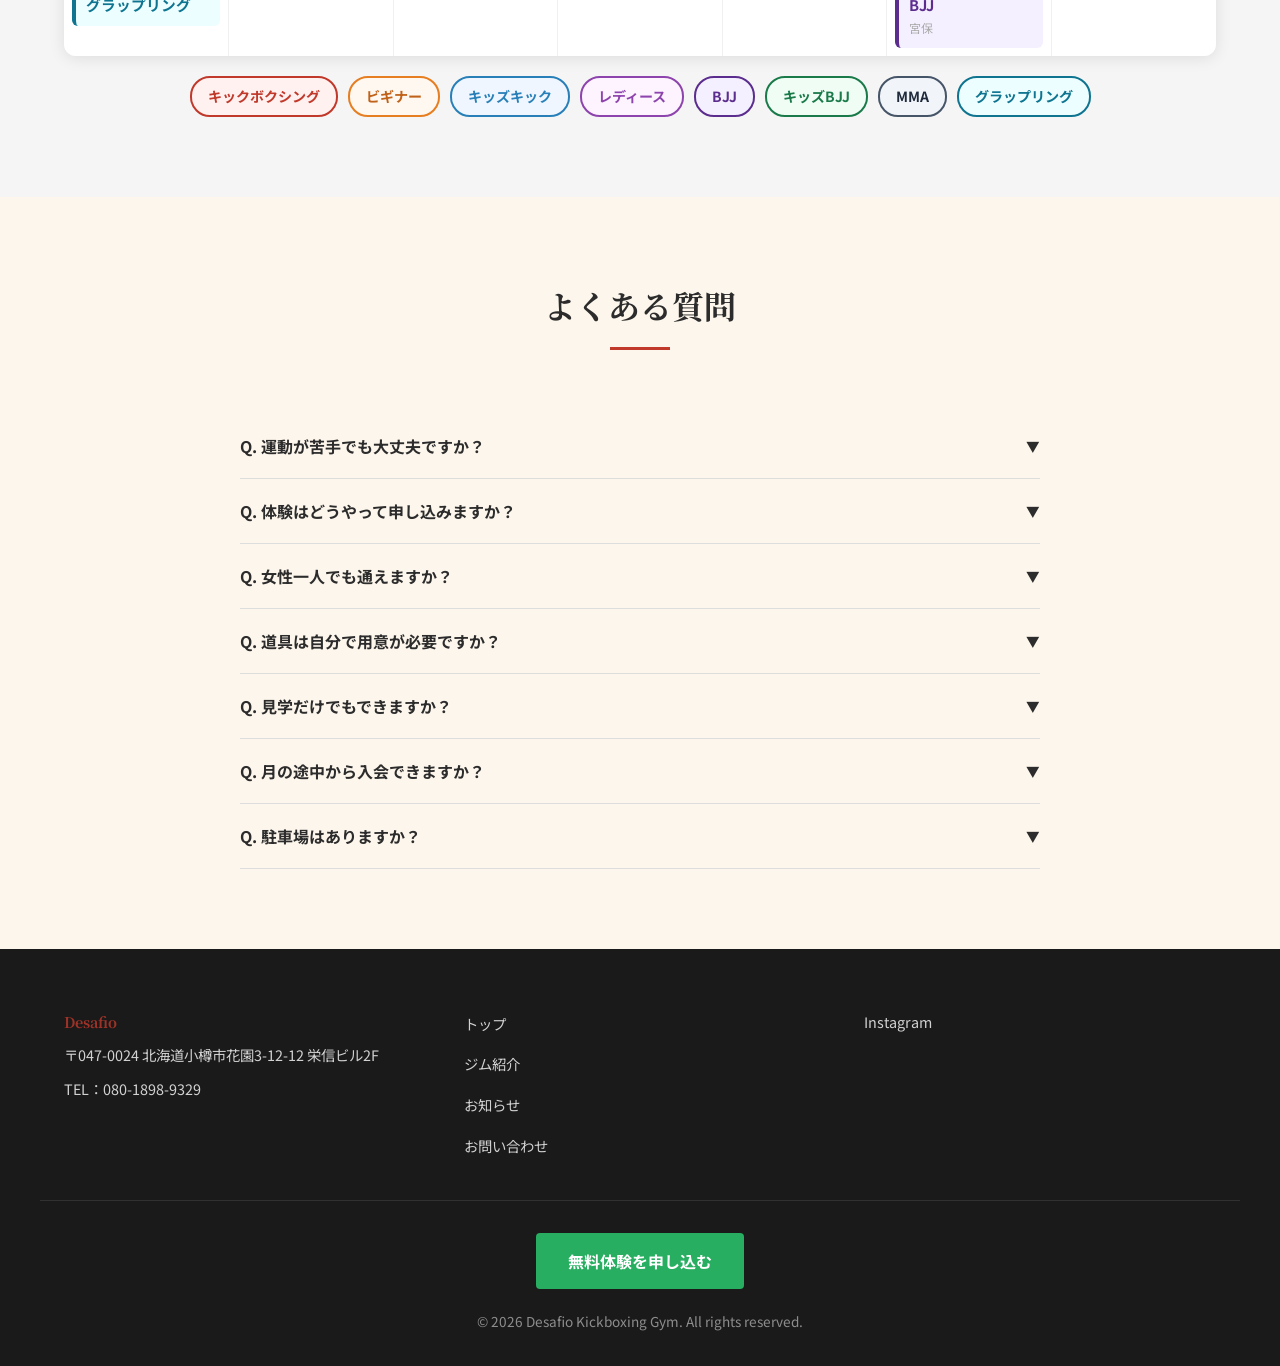
==== commit 817f4626: "スケジュール：旧テーブルデザインを本物データで復元 - HTMLを7列テーブル＋スマホ曜日タブ方式に変更（更新中以前のスタイルに戻す） - 本物のスケジュールデータ（月〜日、全クラス・トレーナー名）で" ====
--- a/about.html
+++ b/about.html
@@ -163,178 +163,92 @@
     <section class="schedule section fade-in-section" style="background-color: var(--color-gray);">
       <div class="container">
         <h2 class="section-title">クラススケジュール</h2>
-        <div class="schedule-note">
-          <i class="fa-solid fa-door-open"></i>
-          <div>
-            <strong>オープンマット</strong>
-            <span>毎日 9:00〜23:00</span>
-            <small>クラスのない時間帯は自由に練習できます</small>
-          </div>
-        </div>
-
-        <div class="schedule-grid">
-
-          <!-- 月曜日 -->
-          <div class="schedule-card">
-            <div class="schedule-card-header">月曜日</div>
-            <div class="schedule-card-classes">
-              <div class="sc-class sc-kids">
-                <span class="sc-time">17:00〜18:15</span>
-                <span class="sc-name">キッズキックボクシング</span>
-                <span class="sc-trainer">岩城</span>
-              </div>
-              <div class="sc-class sc-beginner">
-                <span class="sc-time">18:30〜19:45</span>
-                <span class="sc-name">ビギナーキックボクシング</span>
-                <span class="sc-trainer">岩城</span>
-              </div>
-              <div class="sc-class sc-mma">
-                <span class="sc-time">20:00〜21:00</span>
-                <span class="sc-name">MMA</span>
-                <span class="sc-trainer">小林</span>
-              </div>
-              <div class="sc-class sc-grappling">
-                <span class="sc-time">21:00〜22:30</span>
-                <span class="sc-name">グラップリング</span>
-                <span class="sc-trainer"></span>
-              </div>
-            </div>
-          </div>
-
-          <!-- 火曜日 -->
-          <div class="schedule-card">
-            <div class="schedule-card-header">火曜日</div>
-            <div class="schedule-card-classes">
-              <div class="sc-class sc-kick">
-                <span class="sc-time">19:00〜20:00</span>
-                <span class="sc-name">キックボクシング</span>
-                <span class="sc-trainer">辻</span>
-              </div>
-              <div class="sc-class sc-bjj">
-                <span class="sc-time">20:45〜22:30</span>
-                <span class="sc-name">BJJ</span>
-                <span class="sc-trainer">小林</span>
-              </div>
-            </div>
-          </div>
-
-          <!-- 水曜日 -->
-          <div class="schedule-card">
-            <div class="schedule-card-header">水曜日</div>
-            <div class="schedule-card-classes">
-              <div class="sc-class sc-kids">
-                <span class="sc-time">17:30〜18:45</span>
-                <span class="sc-name">キッズキックボクシング</span>
-                <span class="sc-trainer">岩城</span>
-              </div>
-              <div class="sc-class sc-ladies">
-                <span class="sc-time">19:00〜19:45</span>
-                <span class="sc-name">レディースキック</span>
-                <span class="sc-trainer">岩城</span>
-              </div>
-              <div class="sc-class sc-beginner">
-                <span class="sc-time">20:00〜21:15</span>
-                <span class="sc-name">ビギナーキックボクシング</span>
-                <span class="sc-trainer">岩城</span>
-              </div>
-            </div>
-          </div>
-
-          <!-- 木曜日 -->
-          <div class="schedule-card">
-            <div class="schedule-card-header">木曜日</div>
-            <div class="schedule-card-classes">
-              <div class="sc-class sc-kids-bjj">
-                <span class="sc-time">16:30〜18:00</span>
-                <span class="sc-name">キッズBJJ</span>
-                <span class="sc-trainer">小林</span>
-              </div>
-              <div class="sc-class sc-bjj">
-                <span class="sc-time">18:30〜20:00</span>
-                <span class="sc-name">BJJ</span>
-                <span class="sc-trainer">小林</span>
-              </div>
-            </div>
-          </div>
-
-          <!-- 金曜日 -->
-          <div class="schedule-card">
-            <div class="schedule-card-header">金曜日</div>
-            <div class="schedule-card-classes">
-              <div class="sc-class sc-kids">
-                <span class="sc-time">17:30〜18:45</span>
-                <span class="sc-name">キッズキックボクシング</span>
-                <span class="sc-trainer">岩城</span>
-              </div>
-              <div class="sc-class sc-kick">
-                <span class="sc-time">19:00〜20:00</span>
-                <span class="sc-name">キックボクシング</span>
-                <span class="sc-trainer">岩城</span>
-              </div>
-              <div class="sc-class sc-bjj">
-                <span class="sc-time">20:15〜22:00</span>
-                <span class="sc-name">BJJ</span>
-                <span class="sc-trainer">小林</span>
-              </div>
-            </div>
-          </div>
-
-          <!-- 土曜日 -->
-          <div class="schedule-card">
-            <div class="schedule-card-header">土曜日</div>
-            <div class="schedule-card-classes">
-              <div class="sc-class sc-kids-bjj">
-                <span class="sc-time">14:30〜16:00</span>
-                <span class="sc-name">キッズBJJ</span>
-                <span class="sc-trainer">小林</span>
-              </div>
-              <div class="sc-class sc-beginner">
-                <span class="sc-time">17:00〜18:15</span>
-                <span class="sc-name">ビギナーキックボクシング</span>
-                <span class="sc-trainer">岩城</span>
-              </div>
-              <div class="sc-class sc-kick">
-                <span class="sc-time">18:30〜19:30</span>
-                <span class="sc-name">キックボクシング</span>
-                <span class="sc-trainer">岩城</span>
-              </div>
-              <div class="sc-class sc-bjj">
-                <span class="sc-time">20:30〜22:00</span>
-                <span class="sc-name">BJJ</span>
-                <span class="sc-trainer">宮保</span>
-              </div>
-            </div>
-          </div>
-
-          <!-- 日曜日 -->
-          <div class="schedule-card">
-            <div class="schedule-card-header">日曜日</div>
-            <div class="schedule-card-classes">
-              <div class="sc-class sc-kids-bjj">
-                <span class="sc-time">9:00〜10:30</span>
-                <span class="sc-name">キッズBJJ</span>
-                <span class="sc-trainer">小林</span>
-              </div>
-              <div class="sc-class sc-bjj">
-                <span class="sc-time">10:30〜12:30</span>
-                <span class="sc-name">BJJ</span>
-                <span class="sc-trainer">小林</span>
-              </div>
-            </div>
-          </div>
-
+        <p class="schedule-note">※スケジュールは変更になる場合があります。最新情報は<a href="https://www.instagram.com/desafio_otaru_kickboxing/" target="_blank" rel="noopener noreferrer">Instagram</a>をご確認ください。</p>
+
+        <!-- スマホ用：曜日タブ（PCでは非表示） -->
+        <div class="schedule-day-selector">
+          <button class="day-btn active" data-day="月">月</button>
+          <button class="day-btn" data-day="火">火</button>
+          <button class="day-btn" data-day="水">水</button>
+          <button class="day-btn" data-day="木">木</button>
+          <button class="day-btn" data-day="金">金</button>
+          <button class="day-btn" data-day="土">土</button>
+          <button class="day-btn" data-day="日">日</button>
+        </div>
+        <div class="schedule-day-view" id="scheduleDayView"></div>
+
+        <!-- PC用：7列スケジュール表 -->
+        <div class="schedule-table-wrap">
+          <table class="schedule-table">
+            <thead>
+              <tr>
+                <th>月</th>
+                <th>火</th>
+                <th>水</th>
+                <th>木</th>
+                <th>金</th>
+                <th>土</th>
+                <th>日</th>
+              </tr>
+            </thead>
+            <tbody>
+              <tr>
+                <!-- 月曜 -->
+                <td class="day-col">
+                  <div class="sc-entry sc-kids"><time>17:00〜18:15</time><span class="sc-entry-name">キッズキック</span><small>岩城</small></div>
+                  <div class="sc-entry sc-beginner"><time>18:30〜19:45</time><span class="sc-entry-name">ビギナー</span><small>岩城</small></div>
+                  <div class="sc-entry sc-mma"><time>20:00〜21:00</time><span class="sc-entry-name">MMA</span><small>小林</small></div>
+                  <div class="sc-entry sc-grappling"><time>21:00〜22:30</time><span class="sc-entry-name">グラップリング</span><small></small></div>
+                </td>
+                <!-- 火曜 -->
+                <td class="day-col">
+                  <div class="sc-entry sc-kick"><time>19:00〜20:00</time><span class="sc-entry-name">キックボクシング</span><small>辻</small></div>
+                  <div class="sc-entry sc-bjj"><time>20:45〜22:30</time><span class="sc-entry-name">BJJ</span><small>小林</small></div>
+                </td>
+                <!-- 水曜 -->
+                <td class="day-col">
+                  <div class="sc-entry sc-kids"><time>17:30〜18:45</time><span class="sc-entry-name">キッズキック</span><small>岩城</small></div>
+                  <div class="sc-entry sc-ladies"><time>19:00〜19:45</time><span class="sc-entry-name">レディース</span><small>岩城</small></div>
+                  <div class="sc-entry sc-beginner"><time>20:00〜21:15</time><span class="sc-entry-name">ビギナー</span><small>岩城</small></div>
+                </td>
+                <!-- 木曜 -->
+                <td class="day-col">
+                  <div class="sc-entry sc-kids-bjj"><time>16:30〜18:00</time><span class="sc-entry-name">キッズBJJ</span><small>小林</small></div>
+                  <div class="sc-entry sc-bjj"><time>18:30〜20:00</time><span class="sc-entry-name">BJJ</span><small>小林</small></div>
+                </td>
+                <!-- 金曜 -->
+                <td class="day-col">
+                  <div class="sc-entry sc-kids"><time>17:30〜18:45</time><span class="sc-entry-name">キッズキック</span><small>岩城</small></div>
+                  <div class="sc-entry sc-kick"><time>19:00〜20:00</time><span class="sc-entry-name">キックボクシング</span><small>岩城</small></div>
+                  <div class="sc-entry sc-bjj"><time>20:15〜22:00</time><span class="sc-entry-name">BJJ</span><small>小林</small></div>
+                </td>
+                <!-- 土曜 -->
+                <td class="day-col">
+                  <div class="sc-entry sc-kids-bjj"><time>14:30〜16:00</time><span class="sc-entry-name">キッズBJJ</span><small>小林</small></div>
+                  <div class="sc-entry sc-beginner"><time>17:00〜18:15</time><span class="sc-entry-name">ビギナー</span><small>岩城</small></div>
+                  <div class="sc-entry sc-kick"><time>18:30〜19:30</time><span class="sc-entry-name">キックボクシング</span><small>岩城</small></div>
+                  <div class="sc-entry sc-bjj"><time>20:30〜22:00</time><span class="sc-entry-name">BJJ</span><small>宮保</small></div>
+                </td>
+                <!-- 日曜 -->
+                <td class="day-col">
+                  <div class="sc-entry sc-kids-bjj"><time>9:00〜10:30</time><span class="sc-entry-name">キッズBJJ</span><small>小林</small></div>
+                  <div class="sc-entry sc-bjj"><time>10:30〜12:30</time><span class="sc-entry-name">BJJ</span><small>小林</small></div>
+                </td>
+              </tr>
+            </tbody>
+          </table>
         </div>
 
         <!-- 凡例 -->
-        <div class="schedule-legend-new">
-          <span class="scl-item sc-kick">キックボクシング</span>
-          <span class="scl-item sc-beginner">ビギナー</span>
-          <span class="scl-item sc-kids">キッズキック</span>
-          <span class="scl-item sc-ladies">レディース</span>
-          <span class="scl-item sc-bjj">BJJ</span>
-          <span class="scl-item sc-kids-bjj">キッズBJJ</span>
-          <span class="scl-item sc-mma">MMA</span>
-          <span class="scl-item sc-grappling">グラップリング</span>
+        <div class="schedule-legend">
+          <span class="legend-item sc-kick">キックボクシング</span>
+          <span class="legend-item sc-beginner">ビギナー</span>
+          <span class="legend-item sc-kids">キッズキック</span>
+          <span class="legend-item sc-ladies">レディース</span>
+          <span class="legend-item sc-bjj">BJJ</span>
+          <span class="legend-item sc-kids-bjj">キッズBJJ</span>
+          <span class="legend-item sc-mma">MMA</span>
+          <span class="legend-item sc-grappling">グラップリング</span>
         </div>
       </div>
     </section>
--- a/css/pages.css
+++ b/css/pages.css
@@ -561,104 +561,151 @@
 }
 
 .schedule-note {
-  display: flex;
-  align-items: center;
-  justify-content: center;
-  gap: 16px;
-  background: linear-gradient(135deg, #1e293b 0%, #334155 100%);
-  color: #fff;
-  padding: 20px 32px;
+  text-align: center;
+  color: #666;
+  font-size: 0.95rem;
+  margin-bottom: 24px;
+  line-height: 1.7;
+}
+
+.schedule-note a {
+  color: var(--color-primary);
+  font-weight: 700;
+  text-decoration: underline;
+  text-underline-offset: 3px;
+}
+
+.schedule-table-wrap {
+  overflow-x: auto;
+  -webkit-overflow-scrolling: touch;
+  margin-bottom: 20px;
   border-radius: 12px;
-  margin-bottom: 28px;
-}
-
-.schedule-note i {
-  font-size: 1.8rem;
-  color: #f59e0b;
-  flex-shrink: 0;
-}
-
-.schedule-note div {
-  display: flex;
-  flex-direction: column;
-  gap: 3px;
-}
-
-.schedule-note strong {
-  font-size: 1.05rem;
-  letter-spacing: 0.05em;
-}
-
-.schedule-note span {
-  font-size: 1rem;
-  font-weight: 700;
-  color: #fcd34d;
-}
-
-.schedule-note small {
-  font-size: 0.85rem;
-  color: #94a3b8;
-  font-weight: 400;
-}
-
-.schedule-table-wrap {
-  overflow-x: auto; /* スマホでも横スクロールで見られる */
-  margin-bottom: 24px;
+  box-shadow: 0 2px 16px rgba(0,0,0,0.1);
 }
 
 .schedule-table {
   width: 100%;
   border-collapse: collapse;
-  min-width: 600px;
-  font-size: 0.9rem;
-}
-
-.schedule-table th,
-.schedule-table td {
-  border: 1px solid #ddd;
-  padding: 14px 8px;
-  text-align: center;
-  vertical-align: middle;
-  line-height: 1.5;
+  min-width: 700px;
+  background: #fff;
 }
 
 .schedule-table thead th {
   background: var(--color-dark);
   color: var(--color-white);
   font-weight: 700;
-}
-
-.schedule-table .time-col {
-  background: var(--color-gray);
-  font-weight: 700;
-  font-size: 0.85rem;
-  white-space: nowrap;
-}
-
-.class-beginner { background: #fef9e7; color: #7d6608; font-weight: 700; }
-.class-kick     { background: #fdedec; color: var(--color-primary); font-weight: 700; }
-.class-women    { background: #fdf2f8; color: #8e44ad; font-weight: 700; }
-.class-open     { background: #eafaf1; color: #1e8449; font-weight: 700; }
-
+  font-size: 1.05rem;
+  padding: 14px 8px;
+  text-align: center;
+  letter-spacing: 0.1em;
+  border-right: 1px solid #3a4a5c;
+}
+
+.schedule-table thead th:last-child {
+  border-right: none;
+}
+
+.day-col {
+  vertical-align: top;
+  padding: 8px;
+  border-right: 1px solid #f0f0f0;
+  width: calc(100% / 7);
+}
+
+.day-col:last-child {
+  border-right: none;
+}
+
+/* テーブル内クラスエントリー */
+.sc-entry {
+  display: flex;
+  flex-direction: column;
+  gap: 3px;
+  padding: 9px 10px;
+  margin-bottom: 6px;
+  border-radius: 6px;
+  border-left: 4px solid transparent;
+  transition: opacity 0.15s, transform 0.1s;
+  cursor: pointer;
+}
+
+.sc-entry:last-child {
+  margin-bottom: 0;
+}
+
+.sc-entry:hover {
+  opacity: 0.8;
+  transform: translateX(2px);
+}
+
+.sc-entry.selected {
+  outline: 2px solid currentColor;
+  outline-offset: 1px;
+}
+
+.sc-entry time {
+  font-size: 0.8rem;
+  color: #888;
+  font-weight: 600;
+  font-style: normal;
+}
+
+.sc-entry-name {
+  font-size: 0.92rem;
+  font-weight: 700;
+  line-height: 1.3;
+}
+
+.sc-entry small {
+  font-size: 0.75rem;
+  color: #aaa;
+}
+
+/* エントリー色分け */
+.sc-entry.sc-kick      { background: #fff1f0; border-left-color: #C0392B; }
+.sc-entry.sc-beginner  { background: #fff8f0; border-left-color: #e67e22; }
+.sc-entry.sc-kids      { background: #eff6ff; border-left-color: #2980b9; }
+.sc-entry.sc-ladies    { background: #fdf4ff; border-left-color: #8e44ad; }
+.sc-entry.sc-bjj       { background: #f5f0ff; border-left-color: #5b2d8e; }
+.sc-entry.sc-kids-bjj  { background: #f0fdf4; border-left-color: #1a7a4a; }
+.sc-entry.sc-mma       { background: #f1f5f9; border-left-color: #475569; }
+.sc-entry.sc-grappling { background: #ecfeff; border-left-color: #0e7490; }
+
+/* エントリー内クラス名の色 */
+.sc-entry.sc-kick .sc-entry-name      { color: #C0392B; }
+.sc-entry.sc-beginner .sc-entry-name  { color: #c0621a; }
+.sc-entry.sc-kids .sc-entry-name      { color: #2980b9; }
+.sc-entry.sc-ladies .sc-entry-name    { color: #8e44ad; }
+.sc-entry.sc-bjj .sc-entry-name       { color: #5b2d8e; }
+.sc-entry.sc-kids-bjj .sc-entry-name  { color: #1a7a4a; }
+.sc-entry.sc-mma .sc-entry-name       { color: #1e293b; }
+.sc-entry.sc-grappling .sc-entry-name { color: #0e7490; }
+
+/* 凡例 */
 .schedule-legend {
   display: flex;
-  gap: 16px;
+  gap: 10px;
   flex-wrap: wrap;
   justify-content: center;
-  margin-top: 16px;
+  margin-top: 20px;
 }
 
 .legend-item {
   padding: 6px 16px;
   border-radius: 20px;
-  font-size: 0.85rem;
-  font-weight: 700;
-}
-
-.legend-beginner { background: #fef9e7; color: #7d6608; }
-.legend-kick     { background: #fdedec; color: var(--color-primary); }
-.legend-women    { background: #fdf2f8; color: #8e44ad; }
-.legend-open     { background: #eafaf1; color: #1e8449; }
+  font-size: 0.88rem;
+  font-weight: 700;
+  border: 2px solid transparent;
+}
+
+.legend-item.sc-kick      { background: #fff1f0; color: #C0392B; border-color: #C0392B; }
+.legend-item.sc-beginner  { background: #fff8f0; color: #c0621a; border-color: #e67e22; }
+.legend-item.sc-kids      { background: #eff6ff; color: #2980b9; border-color: #2980b9; }
+.legend-item.sc-ladies    { background: #fdf4ff; color: #8e44ad; border-color: #8e44ad; }
+.legend-item.sc-bjj       { background: #f5f0ff; color: #5b2d8e; border-color: #5b2d8e; }
+.legend-item.sc-kids-bjj  { background: #f0fdf4; color: #1a7a4a; border-color: #1a7a4a; }
+.legend-item.sc-mma       { background: #f1f5f9; color: #1e293b; border-color: #475569; }
+.legend-item.sc-grappling { background: #ecfeff; color: #0e7490; border-color: #0e7490; }
 
 /* ------------------------------------------
    スケジュール：曜日カードグリッド
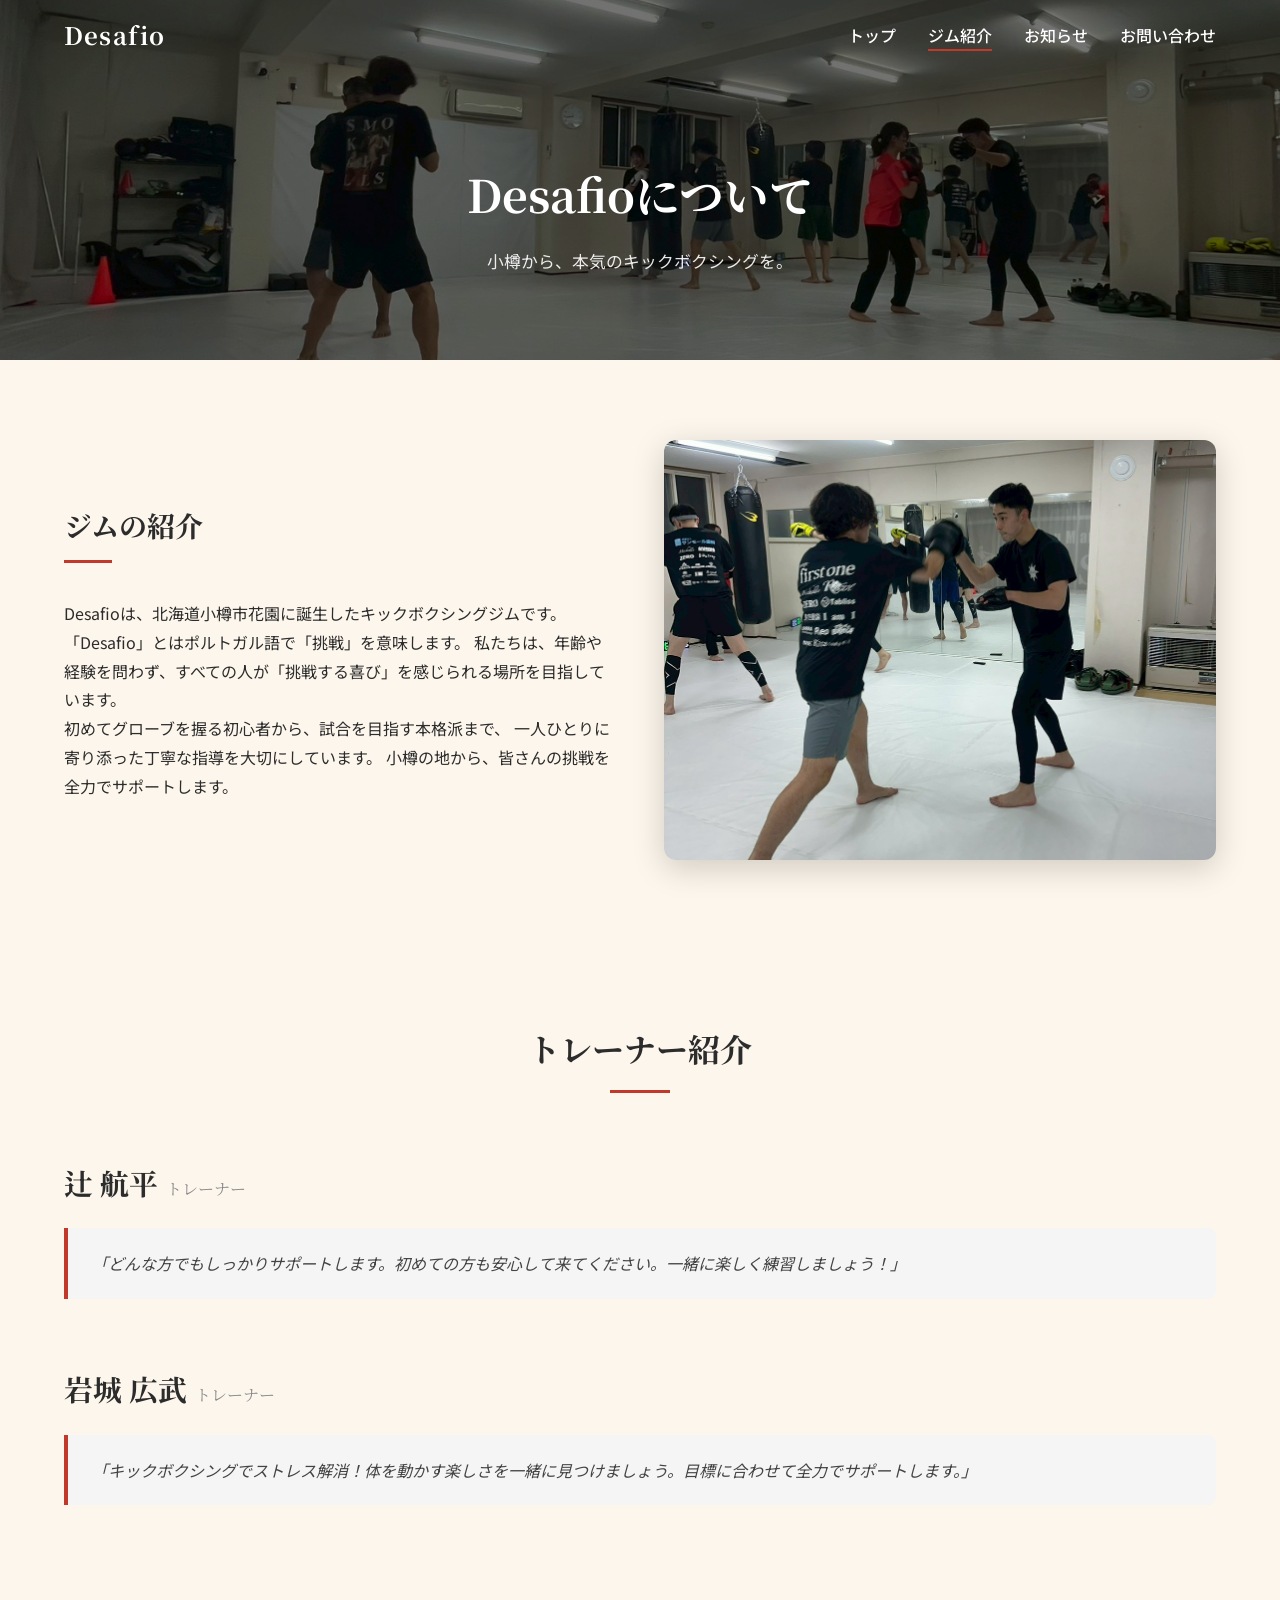
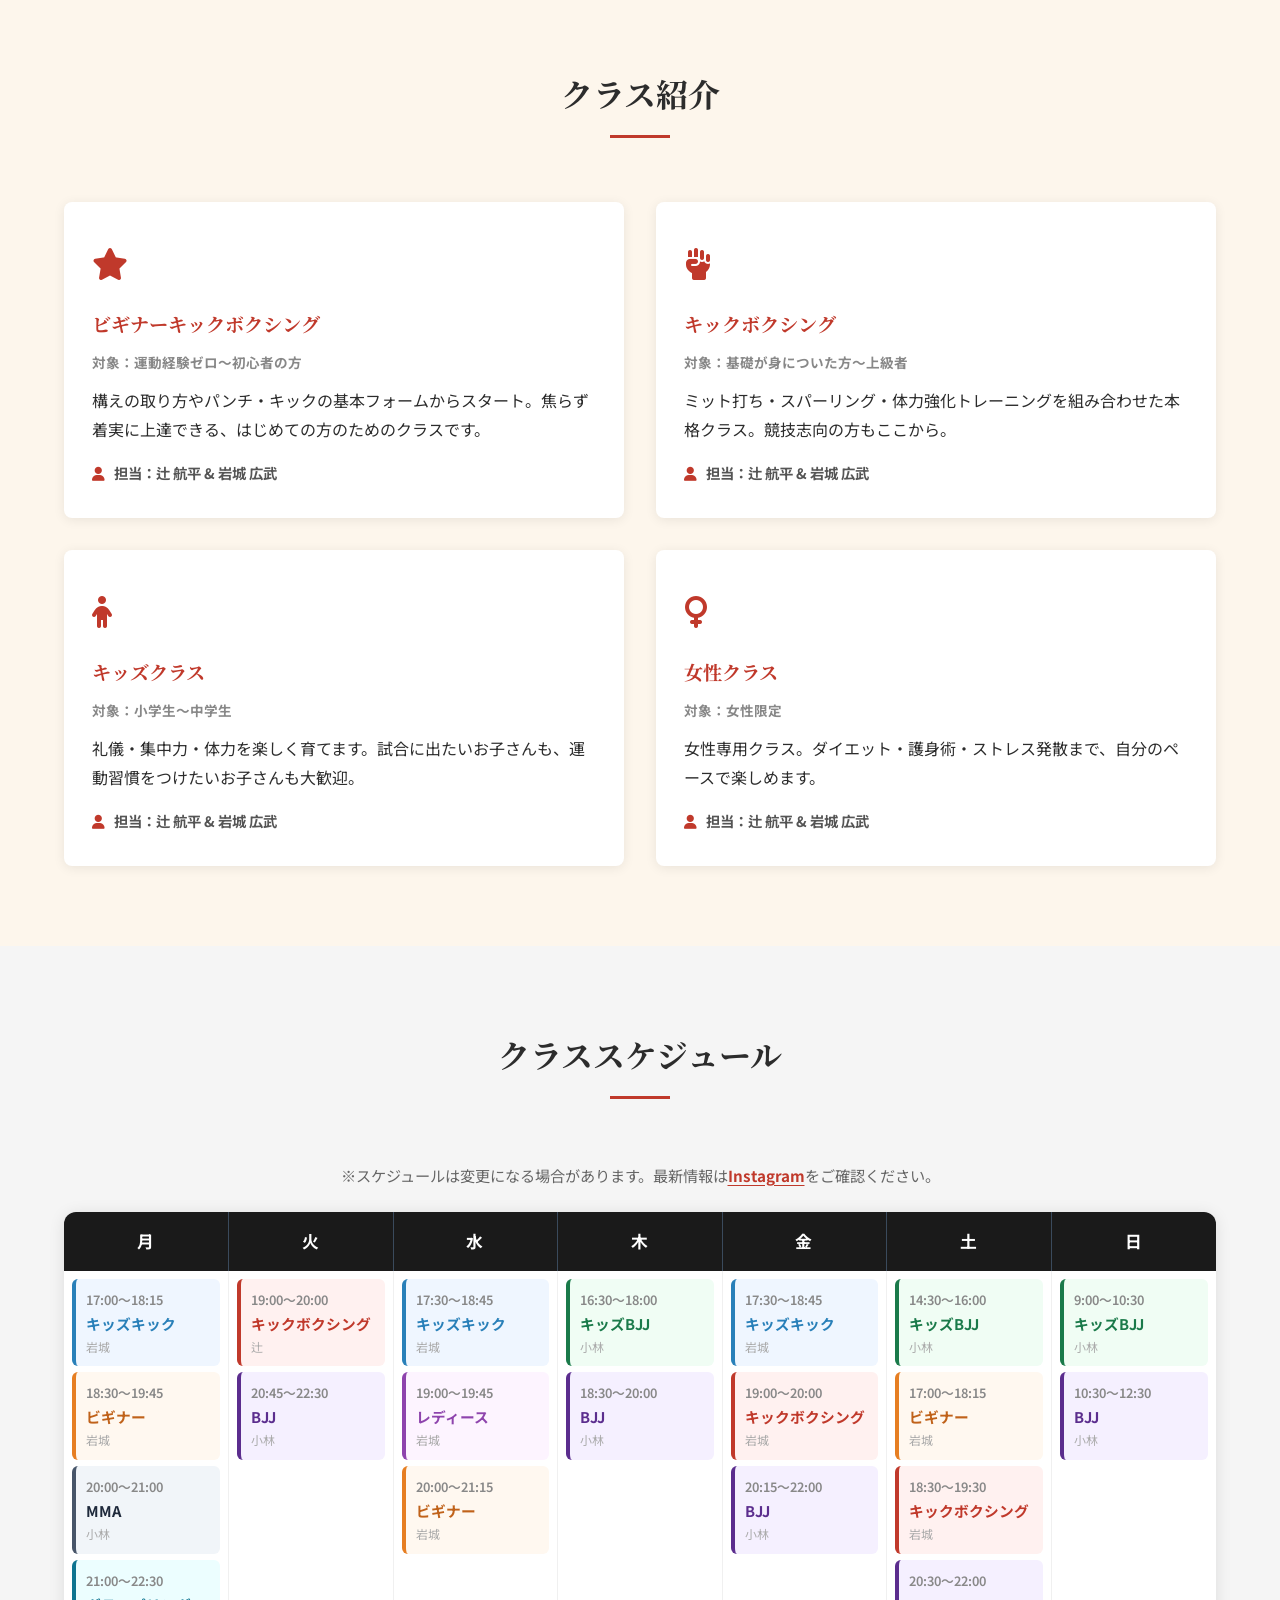
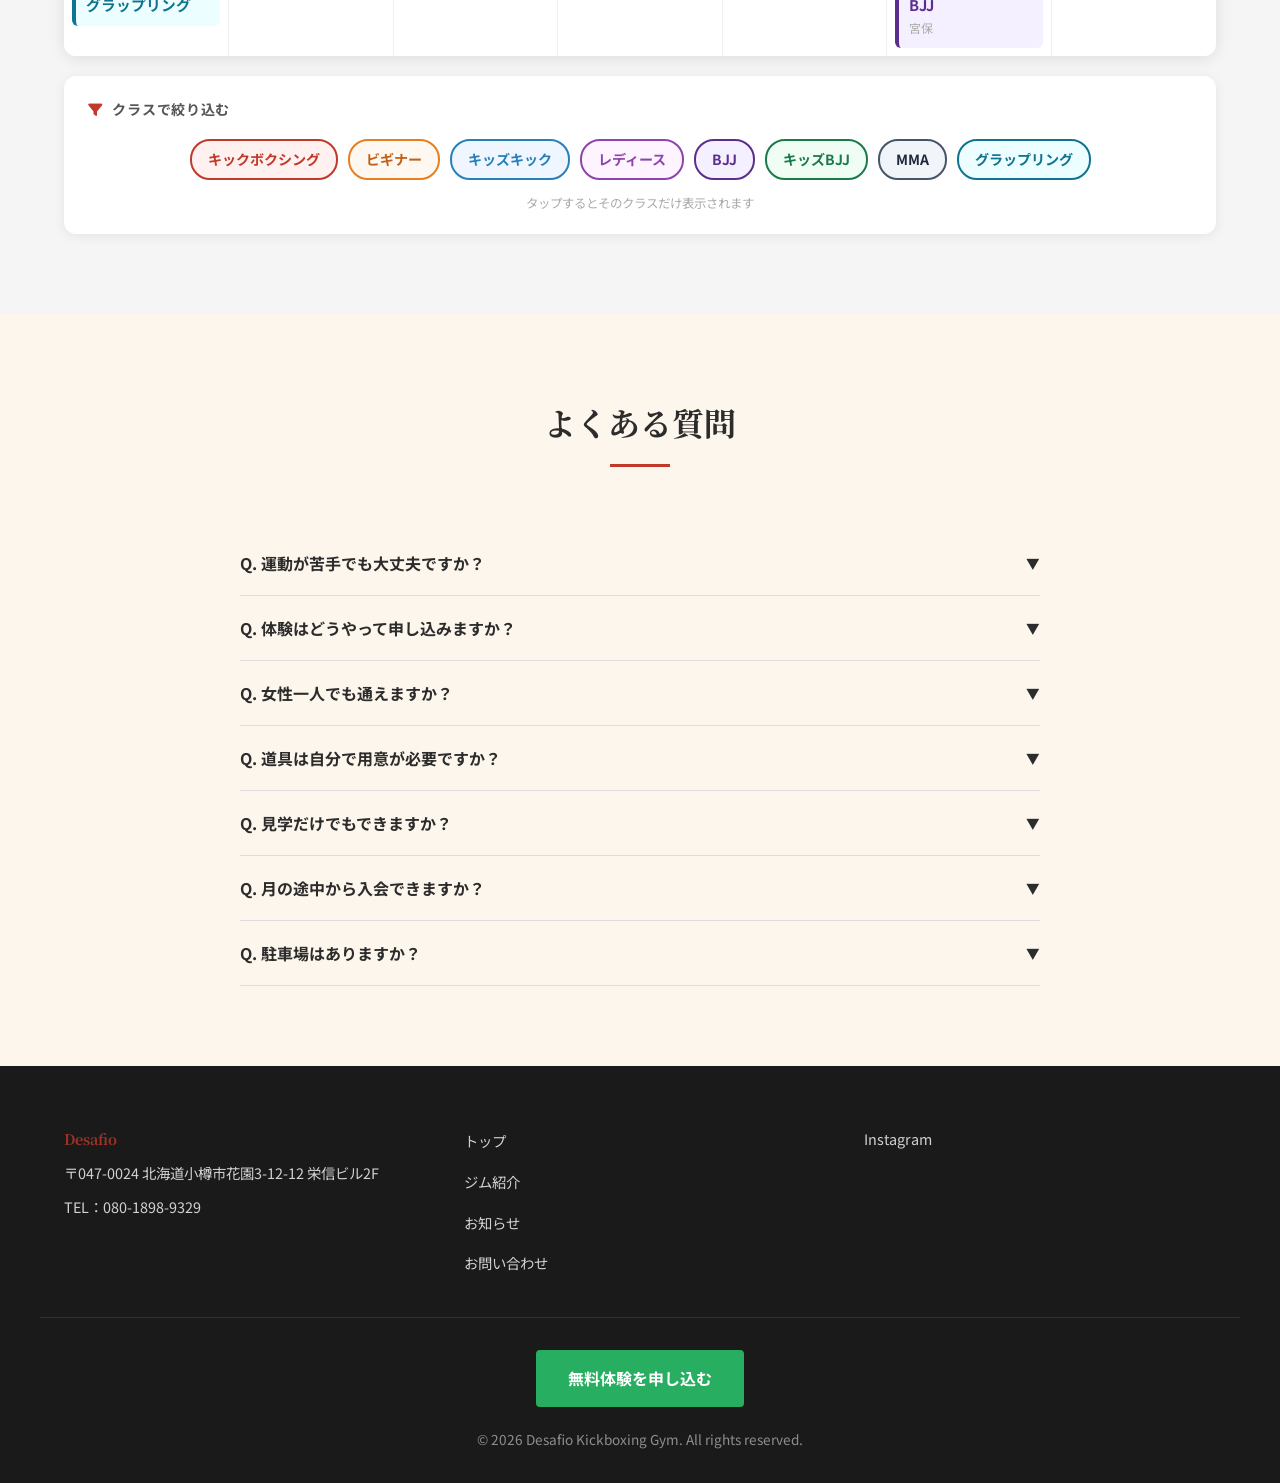
==== commit bd7a36cf: "スケジュール：凡例フィルターをカード化＋リセットボタン追加 Co-Authored-By: Claude Sonnet 4.6 <noreply@anthropic.com>" ====
--- a/about.html
+++ b/about.html
@@ -165,19 +165,7 @@
         <h2 class="section-title">クラススケジュール</h2>
         <p class="schedule-note">※スケジュールは変更になる場合があります。最新情報は<a href="https://www.instagram.com/desafio_otaru_kickboxing/" target="_blank" rel="noopener noreferrer">Instagram</a>をご確認ください。</p>
 
-        <!-- スマホ用：曜日タブ（PCでは非表示） -->
-        <div class="schedule-day-selector">
-          <button class="day-btn active" data-day="月">月</button>
-          <button class="day-btn" data-day="火">火</button>
-          <button class="day-btn" data-day="水">水</button>
-          <button class="day-btn" data-day="木">木</button>
-          <button class="day-btn" data-day="金">金</button>
-          <button class="day-btn" data-day="土">土</button>
-          <button class="day-btn" data-day="日">日</button>
-        </div>
-        <div class="schedule-day-view" id="scheduleDayView"></div>
-
-        <!-- PC用：7列スケジュール表 -->
+        <!-- 全画面共通：7列スケジュール表（横スクロール対応） -->
         <div class="schedule-table-wrap">
           <table class="schedule-table">
             <thead>
@@ -239,16 +227,23 @@
           </table>
         </div>
 
-        <!-- 凡例 -->
-        <div class="schedule-legend">
-          <span class="legend-item sc-kick">キックボクシング</span>
-          <span class="legend-item sc-beginner">ビギナー</span>
-          <span class="legend-item sc-kids">キッズキック</span>
-          <span class="legend-item sc-ladies">レディース</span>
-          <span class="legend-item sc-bjj">BJJ</span>
-          <span class="legend-item sc-kids-bjj">キッズBJJ</span>
-          <span class="legend-item sc-mma">MMA</span>
-          <span class="legend-item sc-grappling">グラップリング</span>
+        <!-- 凡例フィルター -->
+        <div class="schedule-filter-section">
+          <div class="schedule-filter-header">
+            <span class="schedule-filter-label"><i class="fa-solid fa-filter"></i> クラスで絞り込む</span>
+            <button class="schedule-filter-reset" id="scheduleFilterReset" aria-label="フィルターをリセット">すべて表示</button>
+          </div>
+          <div class="schedule-legend">
+            <span class="legend-item sc-kick">キックボクシング</span>
+            <span class="legend-item sc-beginner">ビギナー</span>
+            <span class="legend-item sc-kids">キッズキック</span>
+            <span class="legend-item sc-ladies">レディース</span>
+            <span class="legend-item sc-bjj">BJJ</span>
+            <span class="legend-item sc-kids-bjj">キッズBJJ</span>
+            <span class="legend-item sc-mma">MMA</span>
+            <span class="legend-item sc-grappling">グラップリング</span>
+          </div>
+          <p class="schedule-filter-hint">タップするとそのクラスだけ表示されます</p>
         </div>
       </div>
     </section>
--- a/css/pages.css
+++ b/css/pages.css
@@ -545,18 +545,42 @@
   padding: 20px;
 }
 
+/* スマホでも全曜日テーブルを表示（横スクロール対応） */
 @media (max-width: 767px) {
-  .schedule-day-selector {
-    display: flex; /* スマホで表示 */
-  }
-  .schedule-day-view {
-    display: flex; /* スマホで表示 */
-  }
-  .schedule-table-wrap {
-    display: none; /* スマホではテーブルを非表示 */
-  }
-  .schedule-legend {
-    display: none; /* スマホでは凡例も非表示 */
+  .schedule-table {
+    min-width: 560px;
+  }
+
+  .schedule-table thead th {
+    font-size: 0.92rem;
+    padding: 12px 4px;
+    letter-spacing: 0.04em;
+  }
+
+  .day-col {
+    padding: 5px 4px;
+  }
+
+  .sc-entry {
+    padding: 7px 7px;
+    margin-bottom: 4px;
+  }
+
+  .sc-entry time {
+    font-size: 0.72rem;
+  }
+
+  .sc-entry-name {
+    font-size: 0.82rem;
+  }
+
+  .sc-entry small {
+    font-size: 0.68rem;
+  }
+
+  .legend-item {
+    font-size: 0.82rem;
+    padding: 5px 12px;
   }
 }
 
@@ -581,6 +605,21 @@
   margin-bottom: 20px;
   border-radius: 12px;
   box-shadow: 0 2px 16px rgba(0,0,0,0.1);
+  position: relative;
+}
+
+/* スマホ向け横スクロールヒント */
+@media (max-width: 620px) {
+  .schedule-table-wrap::before {
+    content: '← 横にスクロールできます →';
+    display: block;
+    text-align: center;
+    font-size: 0.75rem;
+    color: #999;
+    padding: 6px 0;
+    background: #f8f9fa;
+    border-radius: 12px 12px 0 0;
+  }
 }
 
 .schedule-table {
@@ -681,13 +720,72 @@
 .sc-entry.sc-mma .sc-entry-name       { color: #1e293b; }
 .sc-entry.sc-grappling .sc-entry-name { color: #0e7490; }
 
+/* 凡例フィルターセクション */
+.schedule-filter-section {
+  background: #fff;
+  border-radius: 12px;
+  padding: 20px 24px;
+  margin-top: 20px;
+  box-shadow: 0 2px 12px rgba(0,0,0,0.07);
+}
+
+.schedule-filter-header {
+  display: flex;
+  align-items: center;
+  justify-content: space-between;
+  margin-bottom: 14px;
+}
+
+.schedule-filter-label {
+  font-size: 0.88rem;
+  font-weight: 700;
+  color: #555;
+  letter-spacing: 0.05em;
+}
+
+.schedule-filter-label i {
+  margin-right: 6px;
+  color: var(--color-primary);
+}
+
+.schedule-filter-reset {
+  font-size: 0.8rem;
+  font-weight: 700;
+  color: #888;
+  background: #f0f0f0;
+  border: none;
+  border-radius: 20px;
+  padding: 5px 14px;
+  cursor: pointer;
+  transition: background 0.15s, color 0.15s, opacity 0.2s;
+  opacity: 0;
+  pointer-events: none;
+}
+
+.schedule-filter-reset.visible {
+  opacity: 1;
+  pointer-events: auto;
+}
+
+.schedule-filter-reset:hover {
+  background: #ddd;
+  color: #333;
+}
+
+.schedule-filter-hint {
+  text-align: center;
+  font-size: 0.78rem;
+  color: #aaa;
+  margin-top: 12px;
+  margin-bottom: 0;
+}
+
 /* 凡例 */
 .schedule-legend {
   display: flex;
   gap: 10px;
   flex-wrap: wrap;
   justify-content: center;
-  margin-top: 20px;
 }
 
 .legend-item {
@@ -696,6 +794,35 @@
   font-size: 0.88rem;
   font-weight: 700;
   border: 2px solid transparent;
+  cursor: pointer;
+  transition: transform 0.15s, box-shadow 0.15s, opacity 0.15s;
+  user-select: none;
+}
+
+.legend-item:hover {
+  opacity: 0.8;
+}
+
+/* 凡例フィルター：アクティブ状態（タップで選択） */
+.legend-item.active {
+  transform: scale(1.1);
+  box-shadow: 0 0 0 3px currentColor;
+}
+
+/* 凡例フィルター：非該当エントリーを薄く */
+.sc-entry {
+  transition: opacity 0.2s, transform 0.1s, filter 0.2s;
+}
+
+.sc-entry.dimmed {
+  opacity: 0.15;
+  filter: grayscale(0.6);
+}
+
+/* 個別エントリー選択ハイライト */
+.sc-entry.selected {
+  outline: 2px solid currentColor;
+  outline-offset: 2px;
 }
 
 .legend-item.sc-kick      { background: #fff1f0; color: #C0392B; border-color: #C0392B; }
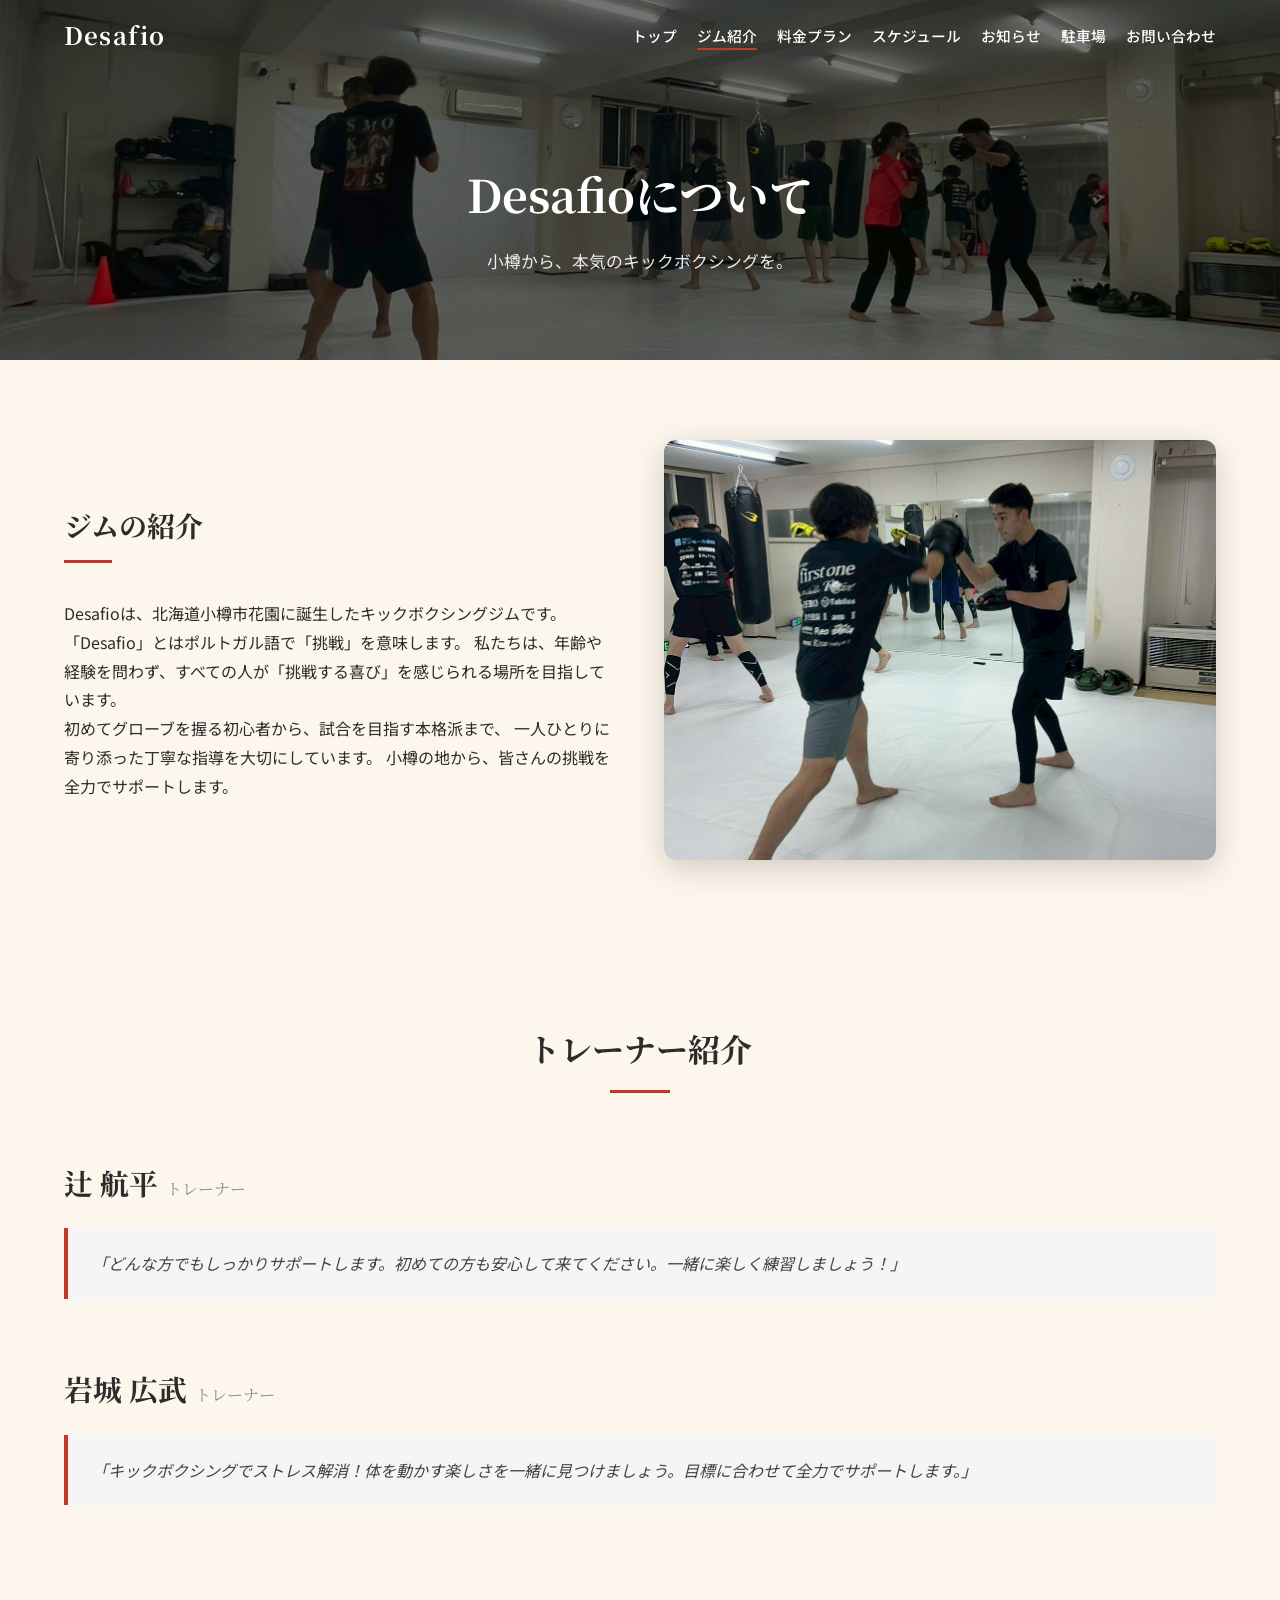
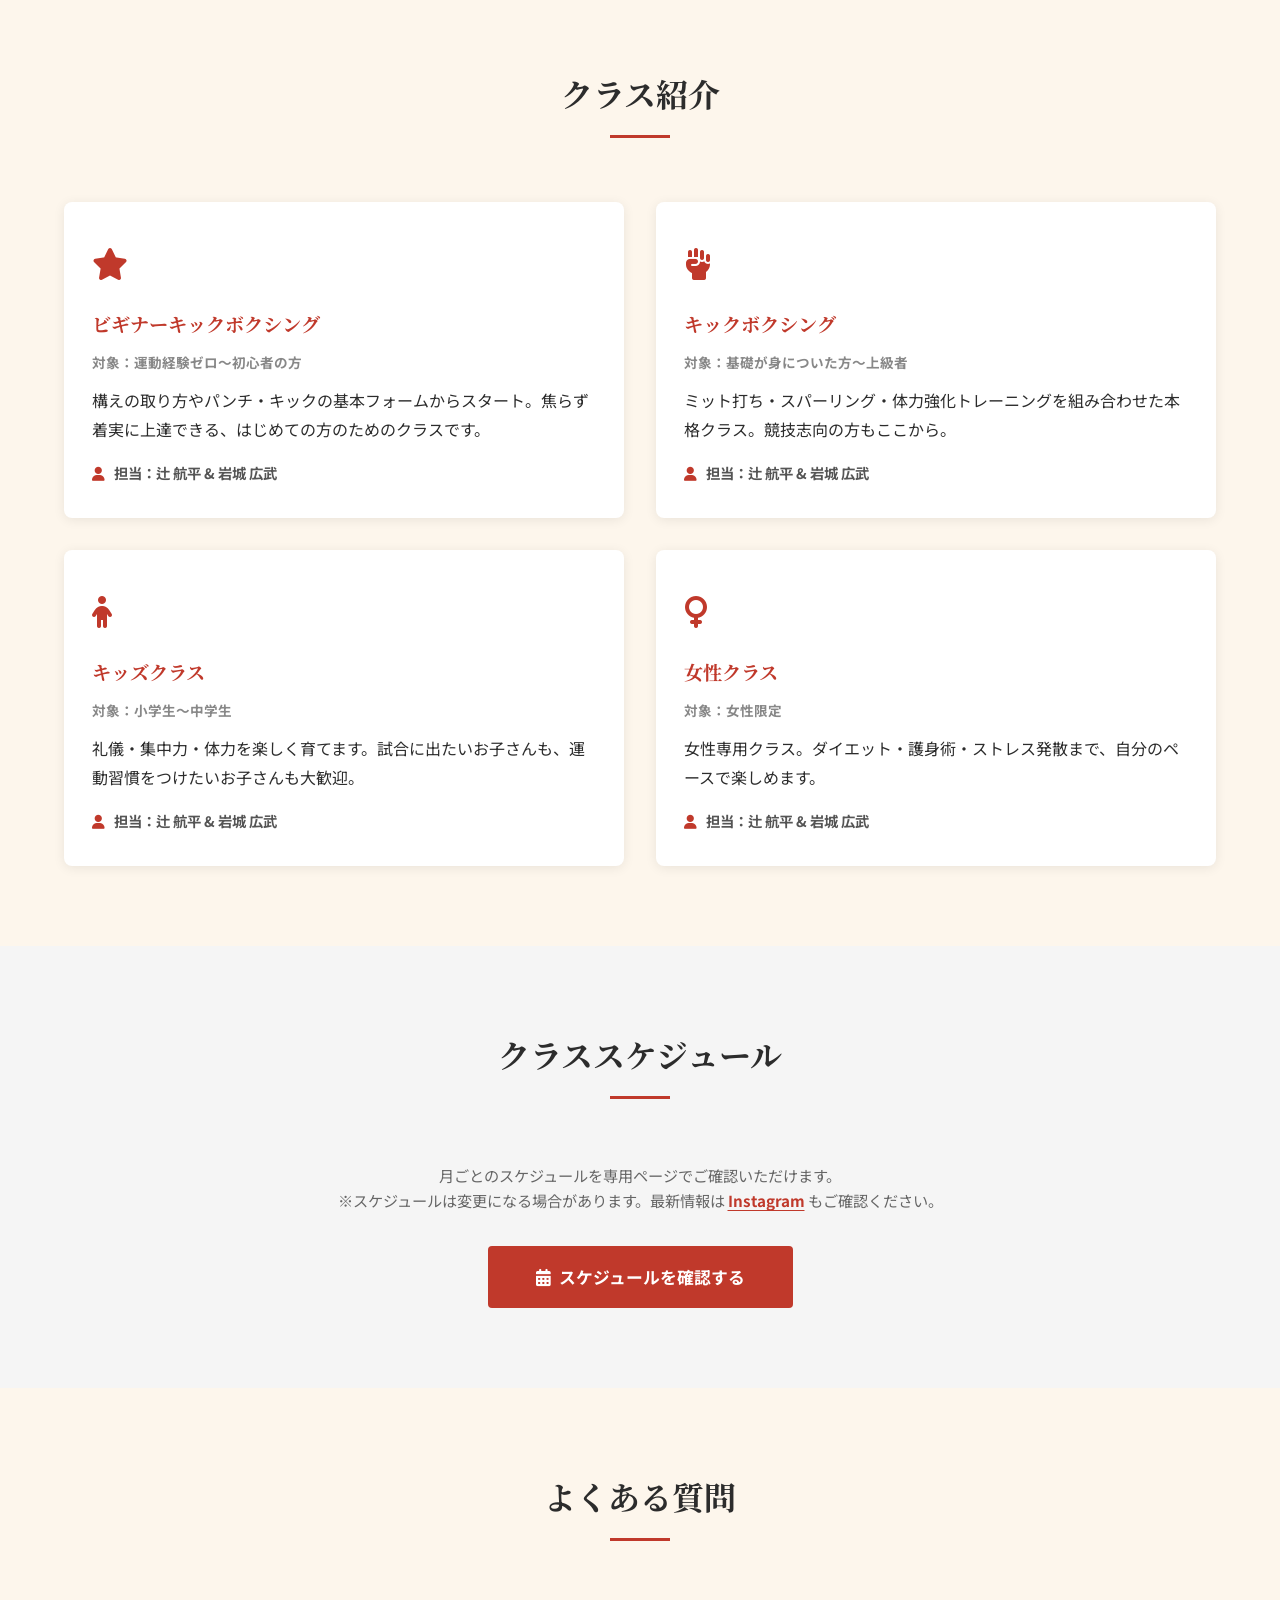
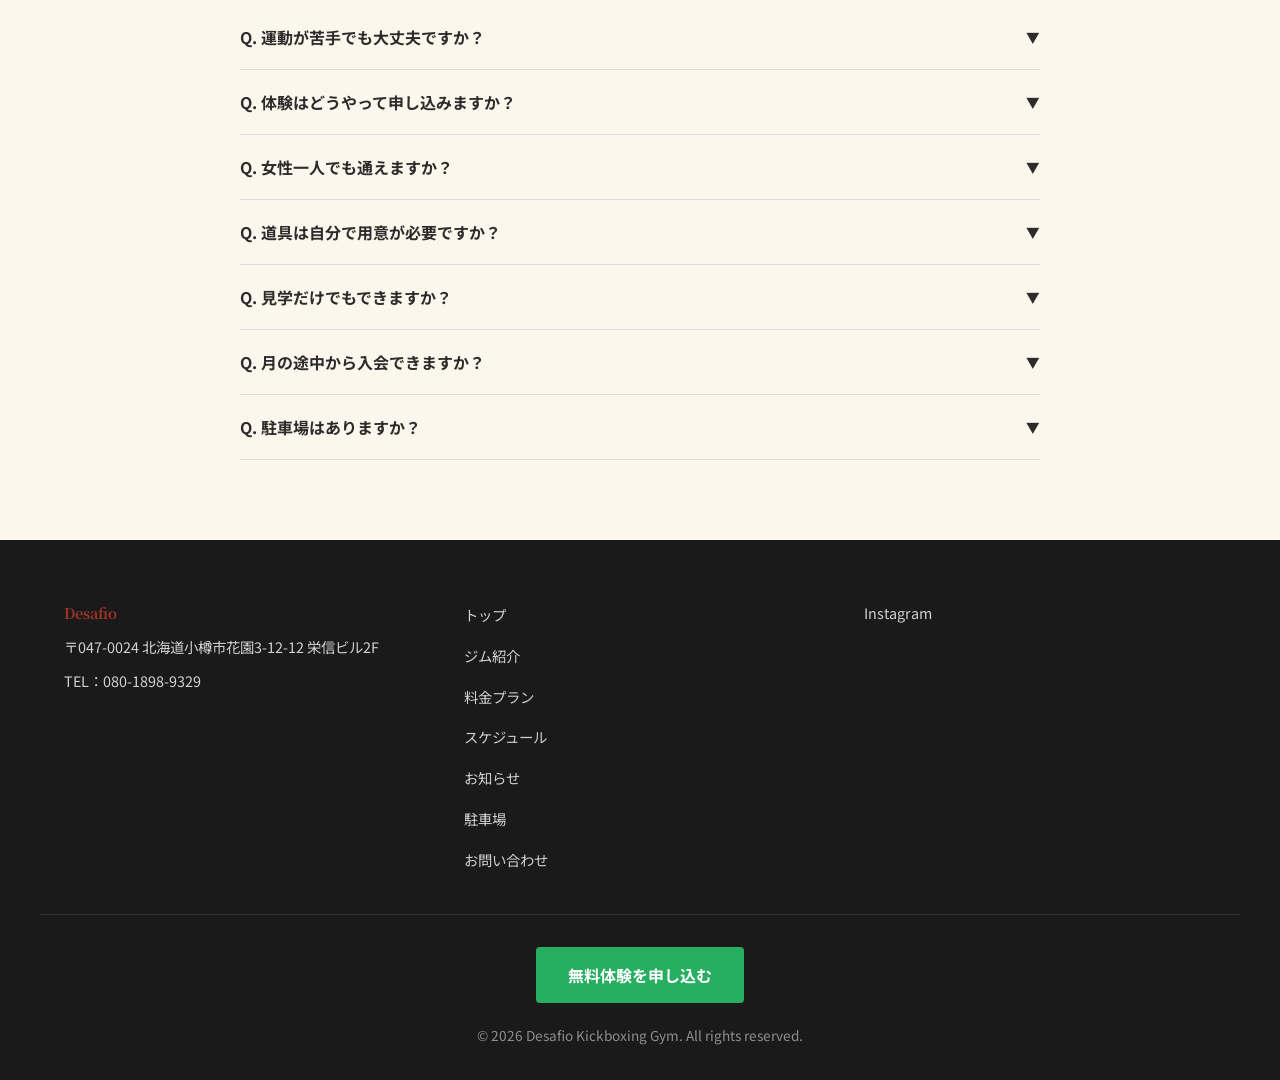
==== commit 5b045636: "feat: 料金プラン・スケジュール・駐車場の新ページ追加 - pricing.html: 入会金・キッズ兄弟割を含む料金プランページを新設 - schedule.html: 月切り替え対応のスケジュ" ====
--- a/about.html
+++ b/about.html
@@ -38,7 +38,10 @@
         <ul>
           <li><a href="./index.html">トップ</a></li>
           <li><a href="./about.html" class="active">ジム紹介</a></li>
+          <li><a href="./pricing.html">料金プラン</a></li>
+          <li><a href="./schedule.html">スケジュール</a></li>
           <li><a href="./news.html">お知らせ</a></li>
+          <li><a href="./parking.html">駐車場</a></li>
           <li><a href="./contact.html">お問い合わせ</a></li>
         </ul>
       </nav>
@@ -52,7 +55,10 @@
       <ul>
         <li><a href="./index.html">トップ</a></li>
         <li><a href="./about.html">ジム紹介</a></li>
+        <li><a href="./pricing.html">料金プラン</a></li>
+        <li><a href="./schedule.html">スケジュール</a></li>
         <li><a href="./news.html">お知らせ</a></li>
+        <li><a href="./parking.html">駐車場</a></li>
         <li><a href="./contact.html">お問い合わせ</a></li>
       </ul>
     </nav>
@@ -159,91 +165,20 @@
       </div>
     </section>
 
-    <!-- セクション：クラススケジュール -->
+    <!-- セクション：クラススケジュール（専用ページへ誘導） -->
     <section class="schedule section fade-in-section" style="background-color: var(--color-gray);">
       <div class="container">
         <h2 class="section-title">クラススケジュール</h2>
-        <p class="schedule-note">※スケジュールは変更になる場合があります。最新情報は<a href="https://www.instagram.com/desafio_otaru_kickboxing/" target="_blank" rel="noopener noreferrer">Instagram</a>をご確認ください。</p>
-
-        <!-- 全画面共通：7列スケジュール表（横スクロール対応） -->
-        <div class="schedule-table-wrap">
-          <table class="schedule-table">
-            <thead>
-              <tr>
-                <th>月</th>
-                <th>火</th>
-                <th>水</th>
-                <th>木</th>
-                <th>金</th>
-                <th>土</th>
-                <th>日</th>
-              </tr>
-            </thead>
-            <tbody>
-              <tr>
-                <!-- 月曜 -->
-                <td class="day-col">
-                  <div class="sc-entry sc-kids"><time>17:00〜18:15</time><span class="sc-entry-name">キッズキック</span><small>岩城</small></div>
-                  <div class="sc-entry sc-beginner"><time>18:30〜19:45</time><span class="sc-entry-name">ビギナー</span><small>岩城</small></div>
-                  <div class="sc-entry sc-mma"><time>20:00〜21:00</time><span class="sc-entry-name">MMA</span><small>小林</small></div>
-                  <div class="sc-entry sc-grappling"><time>21:00〜22:30</time><span class="sc-entry-name">グラップリング</span><small></small></div>
-                </td>
-                <!-- 火曜 -->
-                <td class="day-col">
-                  <div class="sc-entry sc-kick"><time>19:00〜20:00</time><span class="sc-entry-name">キックボクシング</span><small>辻</small></div>
-                  <div class="sc-entry sc-bjj"><time>20:45〜22:30</time><span class="sc-entry-name">BJJ</span><small>小林</small></div>
-                </td>
-                <!-- 水曜 -->
-                <td class="day-col">
-                  <div class="sc-entry sc-kids"><time>17:30〜18:45</time><span class="sc-entry-name">キッズキック</span><small>岩城</small></div>
-                  <div class="sc-entry sc-ladies"><time>19:00〜19:45</time><span class="sc-entry-name">レディース</span><small>岩城</small></div>
-                  <div class="sc-entry sc-beginner"><time>20:00〜21:15</time><span class="sc-entry-name">ビギナー</span><small>岩城</small></div>
-                </td>
-                <!-- 木曜 -->
-                <td class="day-col">
-                  <div class="sc-entry sc-kids-bjj"><time>16:30〜18:00</time><span class="sc-entry-name">キッズBJJ</span><small>小林</small></div>
-                  <div class="sc-entry sc-bjj"><time>18:30〜20:00</time><span class="sc-entry-name">BJJ</span><small>小林</small></div>
-                </td>
-                <!-- 金曜 -->
-                <td class="day-col">
-                  <div class="sc-entry sc-kids"><time>17:30〜18:45</time><span class="sc-entry-name">キッズキック</span><small>岩城</small></div>
-                  <div class="sc-entry sc-kick"><time>19:00〜20:00</time><span class="sc-entry-name">キックボクシング</span><small>岩城</small></div>
-                  <div class="sc-entry sc-bjj"><time>20:15〜22:00</time><span class="sc-entry-name">BJJ</span><small>小林</small></div>
-                </td>
-                <!-- 土曜 -->
-                <td class="day-col">
-                  <div class="sc-entry sc-kids-bjj"><time>14:30〜16:00</time><span class="sc-entry-name">キッズBJJ</span><small>小林</small></div>
-                  <div class="sc-entry sc-beginner"><time>17:00〜18:15</time><span class="sc-entry-name">ビギナー</span><small>岩城</small></div>
-                  <div class="sc-entry sc-kick"><time>18:30〜19:30</time><span class="sc-entry-name">キックボクシング</span><small>岩城</small></div>
-                  <div class="sc-entry sc-bjj"><time>20:30〜22:00</time><span class="sc-entry-name">BJJ</span><small>宮保</small></div>
-                </td>
-                <!-- 日曜 -->
-                <td class="day-col">
-                  <div class="sc-entry sc-kids-bjj"><time>9:00〜10:30</time><span class="sc-entry-name">キッズBJJ</span><small>小林</small></div>
-                  <div class="sc-entry sc-bjj"><time>10:30〜12:30</time><span class="sc-entry-name">BJJ</span><small>小林</small></div>
-                </td>
-              </tr>
-            </tbody>
-          </table>
-        </div>
-
-        <!-- 凡例フィルター -->
-        <div class="schedule-filter-section">
-          <div class="schedule-filter-header">
-            <span class="schedule-filter-label"><i class="fa-solid fa-filter"></i> クラスで絞り込む</span>
-            <button class="schedule-filter-reset" id="scheduleFilterReset" aria-label="フィルターをリセット">すべて表示</button>
-          </div>
-          <div class="schedule-legend">
-            <span class="legend-item sc-kick">キックボクシング</span>
-            <span class="legend-item sc-beginner">ビギナー</span>
-            <span class="legend-item sc-kids">キッズキック</span>
-            <span class="legend-item sc-ladies">レディース</span>
-            <span class="legend-item sc-bjj">BJJ</span>
-            <span class="legend-item sc-kids-bjj">キッズBJJ</span>
-            <span class="legend-item sc-mma">MMA</span>
-            <span class="legend-item sc-grappling">グラップリング</span>
-          </div>
-          <p class="schedule-filter-hint">タップするとそのクラスだけ表示されます</p>
+        <p class="schedule-note">
+          月ごとのスケジュールを専用ページでご確認いただけます。<br>
+          ※スケジュールは変更になる場合があります。最新情報は
+          <a href="https://www.instagram.com/desafio_otaru_kickboxing/" target="_blank" rel="noopener noreferrer">Instagram</a>
+          もご確認ください。
+        </p>
+        <div style="text-align:center;margin-top:32px;">
+          <a href="./schedule.html" class="btn btn-primary" style="font-size:1.05rem;padding:16px 48px;">
+            <i class="fa-solid fa-calendar-days" style="margin-right:8px;"></i>スケジュールを確認する
+          </a>
         </div>
       </div>
     </section>
@@ -313,7 +248,7 @@
               <span class="faq-icon">▼</span>
             </button>
             <div class="faq-answer">
-              <p>はい、ジム専用の駐車場を6台分ご用意しています。</p>
+              <p>はい、ジム専用の駐車場を7台分ご用意しています。</p>
             </div>
           </div>
         </div>
@@ -333,7 +268,10 @@
         <ul>
           <li><a href="./index.html">トップ</a></li>
           <li><a href="./about.html">ジム紹介</a></li>
+          <li><a href="./pricing.html">料金プラン</a></li>
+          <li><a href="./schedule.html">スケジュール</a></li>
           <li><a href="./news.html">お知らせ</a></li>
+          <li><a href="./parking.html">駐車場</a></li>
           <li><a href="./contact.html">お問い合わせ</a></li>
         </ul>
       </nav>
--- a/css/style.css
+++ b/css/style.css
@@ -302,11 +302,12 @@
 /* グローバルナビ */
 .global-nav ul {
   display: flex;
-  gap: 32px;
+  gap: 20px;
 }
 
 .global-nav a {
   font-weight: 500;
+  font-size: 0.92rem;
   color: var(--color-white); /* 透明時は白 */
   transition: color 0.3s;
   position: relative;
@@ -377,7 +378,7 @@
 }
 
 .sp-nav.open {
-  max-height: 300px;
+  max-height: 500px;
 }
 
 .sp-nav ul {
--- a/css/pages.css
+++ b/css/pages.css
@@ -1189,6 +1189,285 @@
 }
 
 /* ------------------------------------------
+   料金プランページ（pricing.html）
+   ------------------------------------------ */
+.pricing-info-box {
+  display: flex;
+  gap: 16px;
+  align-items: flex-start;
+  background: #eff6ff;
+  border: 1px solid #bfdbfe;
+  border-radius: 8px;
+  padding: 20px 24px;
+  margin-bottom: 36px;
+  color: #1e40af;
+  line-height: 1.8;
+}
+
+.pricing-info-box i {
+  font-size: 1.3rem;
+  margin-top: 2px;
+  flex-shrink: 0;
+}
+
+.pricing-info-box p {
+  font-size: 0.95rem;
+}
+
+.pricing-info-box strong {
+  font-weight: 700;
+}
+
+.pricing-section-label {
+  font-family: var(--font-serif);
+  font-size: 1rem;
+  font-weight: 700;
+  color: #888;
+  letter-spacing: 0.1em;
+  text-transform: uppercase;
+  margin-bottom: 12px;
+}
+
+.pricing-row--highlight .pricing-row-header {
+  background: #fffbeb;
+}
+
+.pricing-badge {
+  display: inline-block;
+  background: var(--color-secondary);
+  color: #fff;
+  font-size: 0.7rem;
+  font-weight: 700;
+  padding: 2px 8px;
+  border-radius: 10px;
+  margin-left: 8px;
+  vertical-align: middle;
+}
+
+.pricing-footer-note {
+  text-align: center;
+  margin-top: 32px;
+  font-size: 0.9rem;
+  color: #888;
+  line-height: 1.8;
+}
+
+.pricing-footer-note a {
+  color: var(--color-primary);
+  text-decoration: underline;
+  text-underline-offset: 3px;
+}
+
+/* ------------------------------------------
+   スケジュールページ（schedule.html）月セレクター
+   ------------------------------------------ */
+.month-selector-wrap {
+  text-align: center;
+  margin-bottom: 28px;
+}
+
+.month-selector {
+  display: flex;
+  gap: 12px;
+  justify-content: center;
+  flex-wrap: wrap;
+  margin-bottom: 12px;
+}
+
+.month-btn {
+  padding: 10px 28px;
+  border: 2px solid #ccc;
+  border-radius: 30px;
+  font-size: 1rem;
+  font-weight: 700;
+  font-family: var(--font-sans);
+  color: #555;
+  background: var(--color-white);
+  cursor: pointer;
+  transition: all 0.25s;
+}
+
+.month-btn:hover {
+  border-color: var(--color-primary);
+  color: var(--color-primary);
+}
+
+.month-btn.active {
+  background: var(--color-primary);
+  border-color: var(--color-primary);
+  color: var(--color-white);
+  box-shadow: 0 4px 12px rgba(192,57,43,0.3);
+}
+
+.month-selector-label {
+  font-size: 1.1rem;
+  font-weight: 700;
+  color: var(--color-text);
+  font-family: var(--font-serif);
+}
+
+/* ------------------------------------------
+   駐車場ページ（parking.html）
+   ------------------------------------------ */
+.parking-alert {
+  display: flex;
+  gap: 16px;
+  align-items: flex-start;
+  background: #fff7ed;
+  border: 1px solid #fed7aa;
+  border-left: 5px solid var(--color-secondary);
+  border-radius: 8px;
+  padding: 20px 24px;
+  margin-bottom: 36px;
+  color: #9a3412;
+  line-height: 1.8;
+}
+
+.parking-alert i {
+  font-size: 1.4rem;
+  flex-shrink: 0;
+  margin-top: 2px;
+  color: var(--color-secondary);
+}
+
+.parking-alert p {
+  font-size: 0.95rem;
+  font-weight: 700;
+}
+
+.parking-map-wrap {
+  background: #f5f5f5;
+  border-radius: 12px;
+  overflow: hidden;
+  margin-bottom: 40px;
+  box-shadow: 0 4px 24px rgba(0,0,0,0.12);
+  text-align: center;
+}
+
+.parking-map-img {
+  max-width: 100%;
+  width: auto;
+  max-height: 80vh;
+  margin: 0 auto;
+  display: block;
+}
+
+.parking-info-grid {
+  display: grid;
+  grid-template-columns: 1fr 1fr;
+  gap: 24px;
+}
+
+.parking-info-card {
+  background: var(--color-white);
+  border-radius: 12px;
+  padding: 28px 28px 24px;
+  box-shadow: 0 2px 12px rgba(0,0,0,0.08);
+}
+
+.parking-info-card-header {
+  display: flex;
+  align-items: center;
+  gap: 12px;
+  margin-bottom: 16px;
+  padding-bottom: 16px;
+  border-bottom: 2px solid var(--color-gray);
+}
+
+.parking-info-card-header i {
+  font-size: 1.6rem;
+  color: var(--color-primary);
+}
+
+.parking-info-card-header h3 {
+  font-family: var(--font-serif);
+  font-size: 1.05rem;
+  font-weight: 700;
+  line-height: 1.4;
+}
+
+.parking-info-list {
+  list-style: none;
+  display: flex;
+  flex-direction: column;
+  gap: 10px;
+  margin-bottom: 20px;
+}
+
+.parking-info-list li {
+  display: flex;
+  gap: 10px;
+  font-size: 0.92rem;
+  align-items: flex-start;
+  line-height: 1.6;
+}
+
+.parking-info-list li i {
+  flex-shrink: 0;
+  margin-top: 3px;
+}
+
+.parking-info-list .fa-check   { color: var(--color-cta); }
+.parking-info-list .fa-xmark   { color: var(--color-primary); }
+.parking-info-list .fa-circle-info { color: #3b82f6; }
+
+.parking-hours {
+  background: var(--color-gray);
+  border-radius: 8px;
+  padding: 16px 18px;
+  margin-top: 8px;
+}
+
+.parking-hours-label {
+  font-size: 0.8rem;
+  font-weight: 700;
+  color: #888;
+  letter-spacing: 0.08em;
+  margin-bottom: 8px;
+}
+
+.parking-hours p {
+  font-size: 0.95rem;
+  font-weight: 700;
+  color: var(--color-text);
+}
+
+.parking-hours-table {
+  width: 100%;
+  border-collapse: collapse;
+  font-size: 0.9rem;
+}
+
+.parking-hours-table th {
+  text-align: left;
+  padding: 5px 12px 5px 0;
+  color: #666;
+  font-weight: 700;
+  white-space: nowrap;
+  width: 90px;
+}
+
+.parking-hours-table td {
+  padding: 5px 0;
+  font-weight: 700;
+  color: var(--color-text);
+}
+
+.parking-unavailable {
+  color: var(--color-primary);
+}
+
+@media (max-width: 767px) {
+  .parking-info-grid {
+    grid-template-columns: 1fr;
+  }
+  .parking-alert {
+    flex-direction: column;
+    gap: 10px;
+  }
+}
+
+/* ------------------------------------------
    スポンサーページ
    ------------------------------------------ */
 .section-lead {
